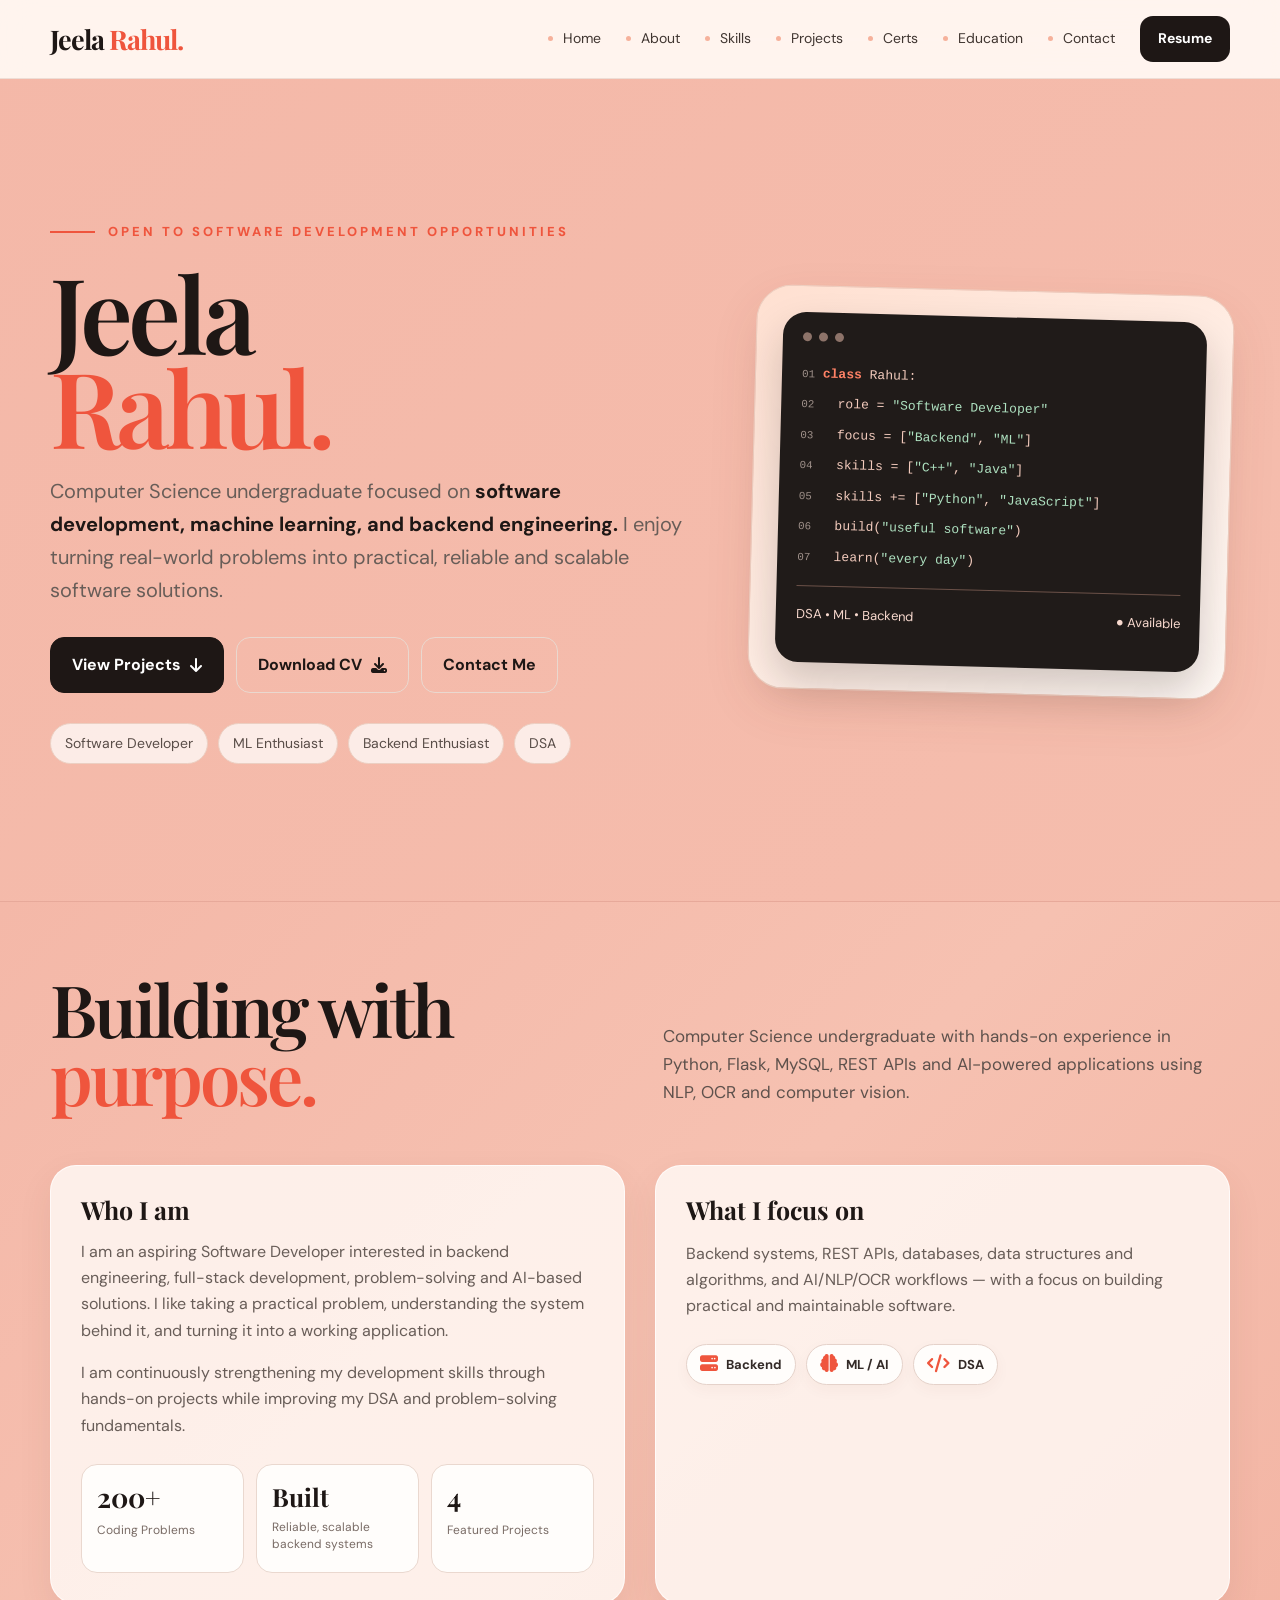
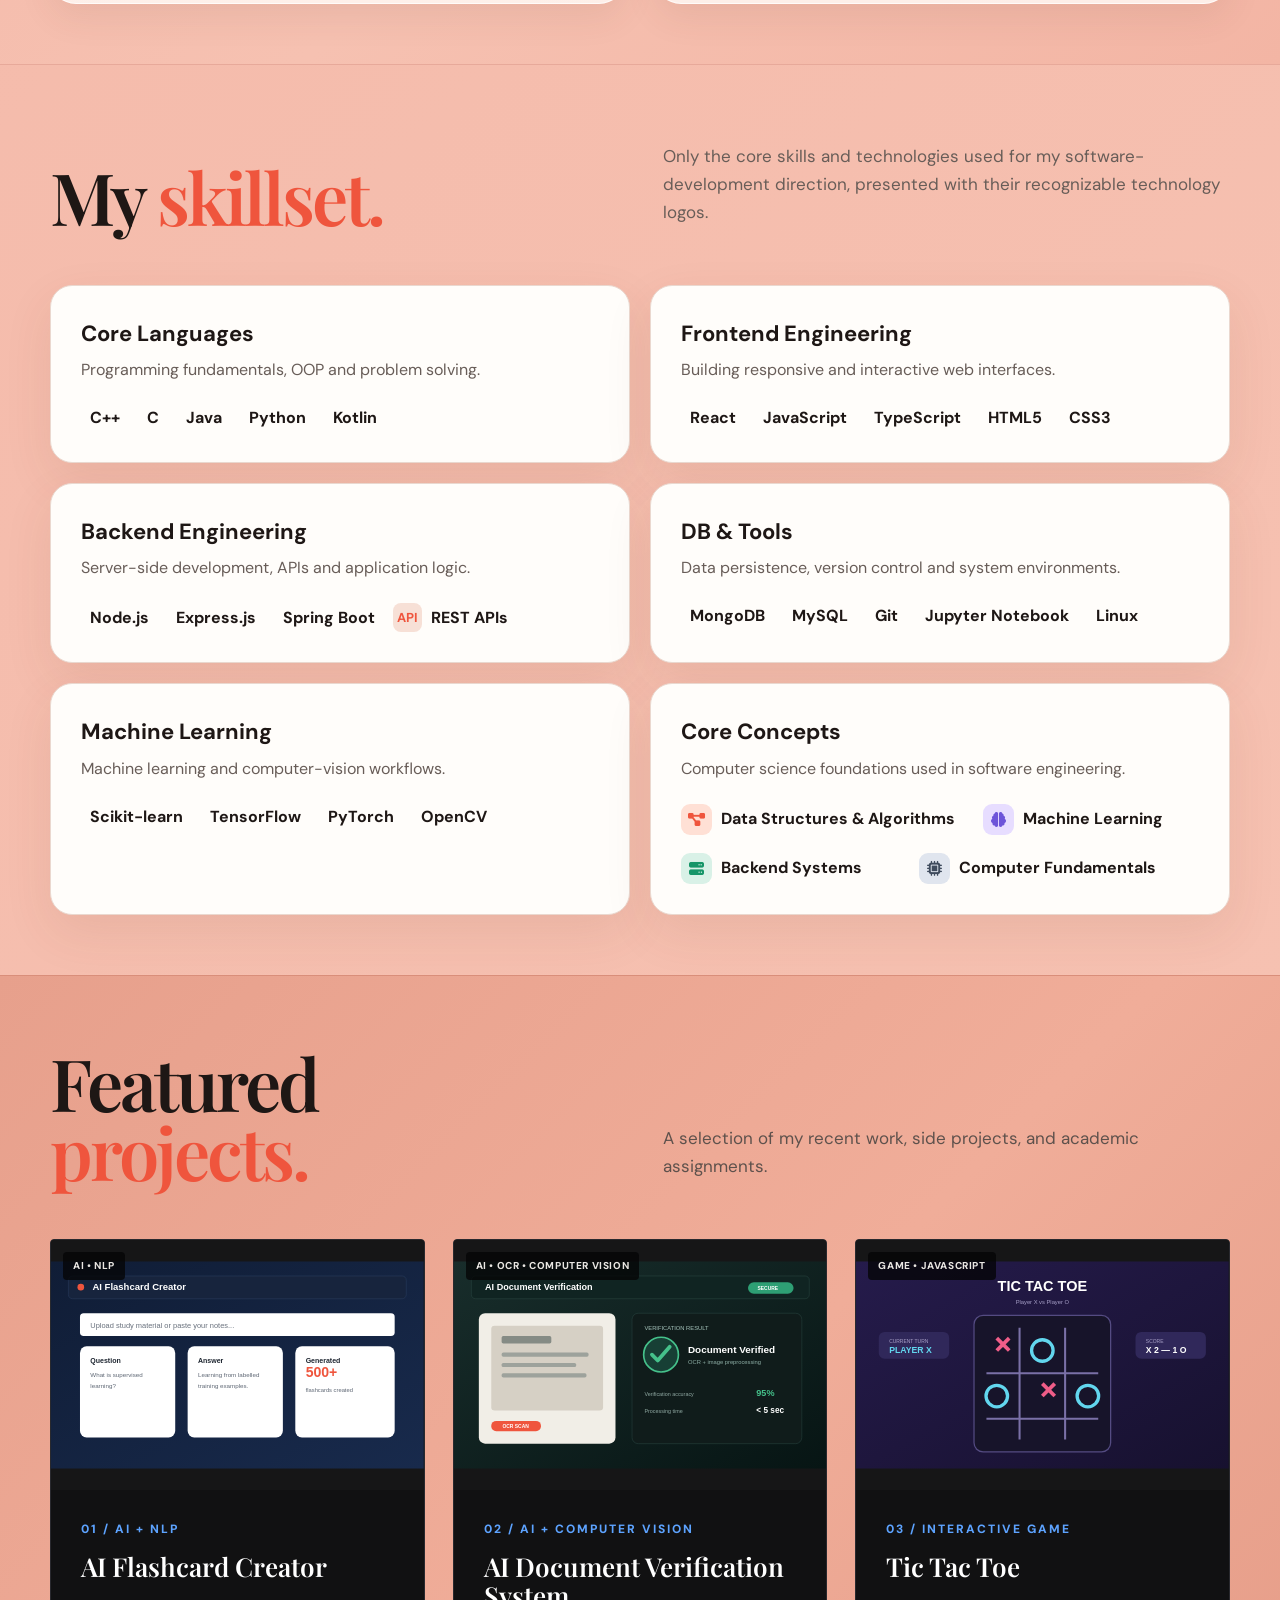
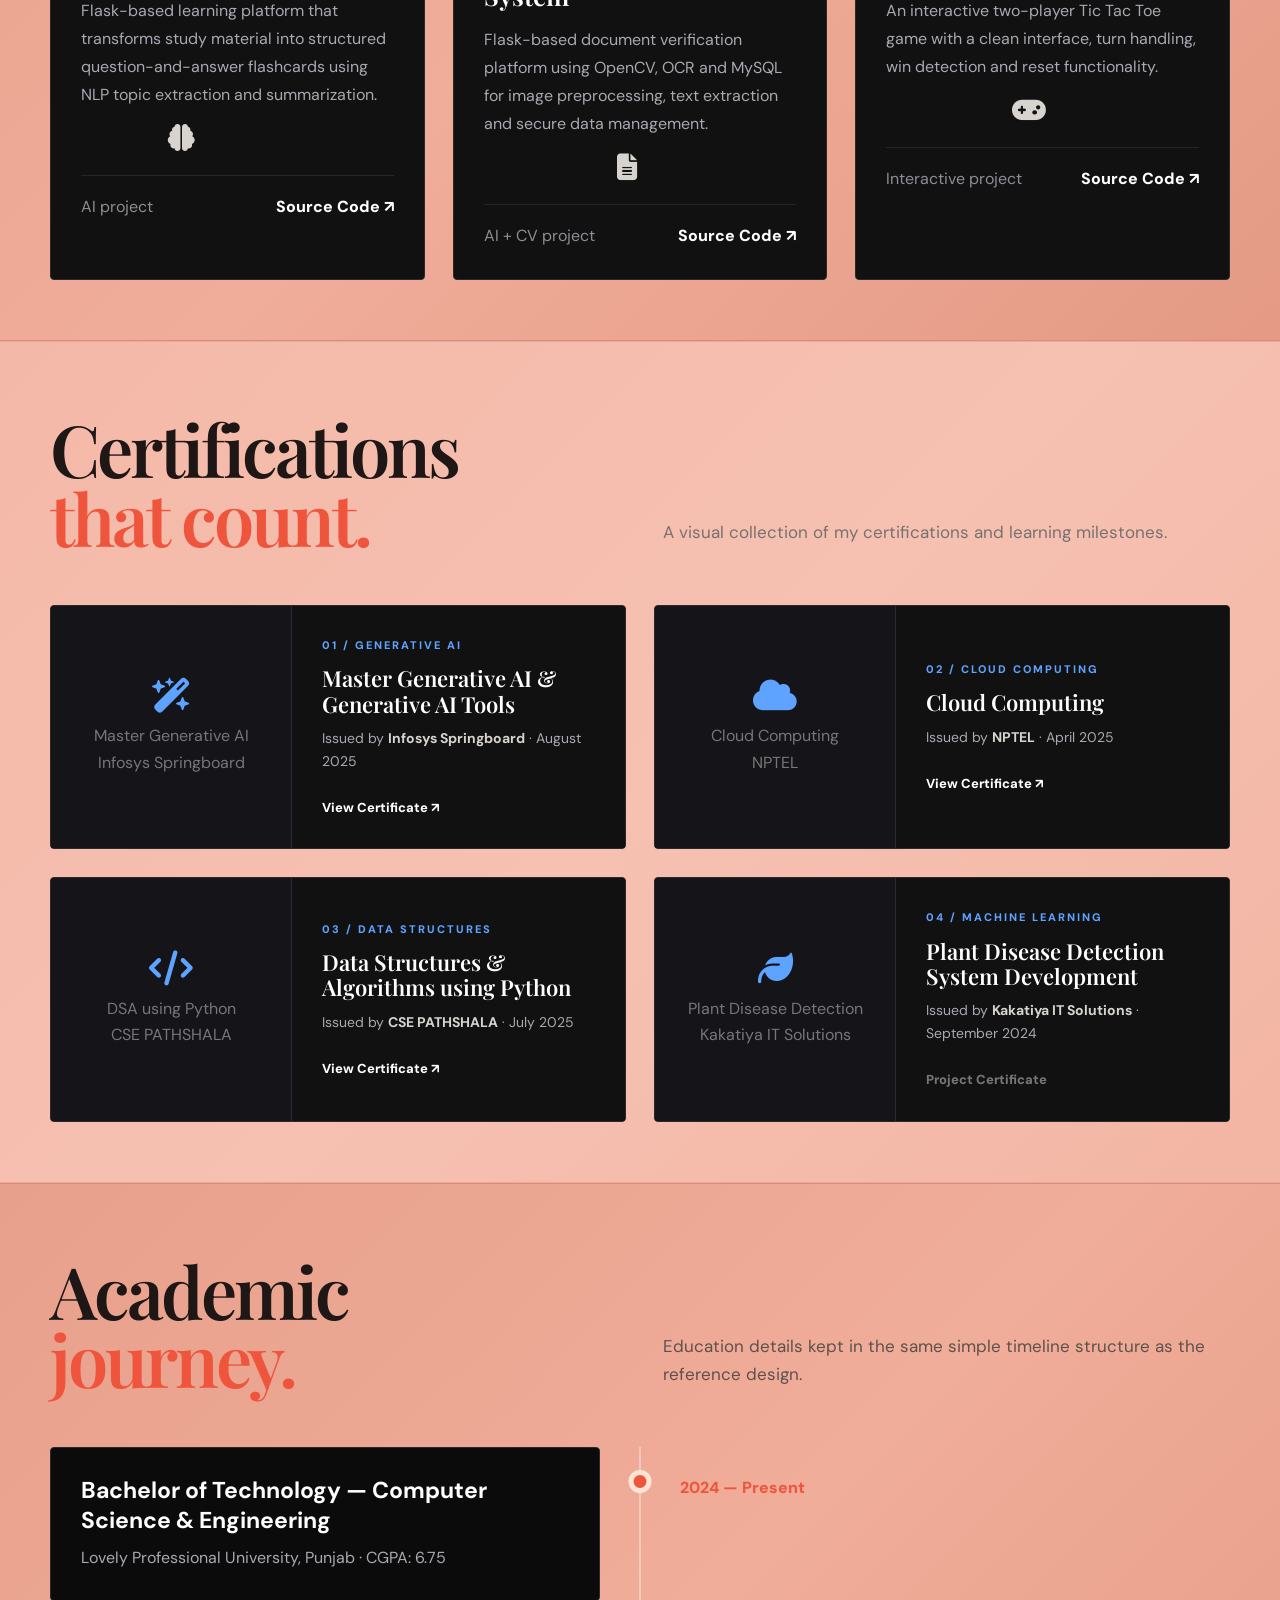
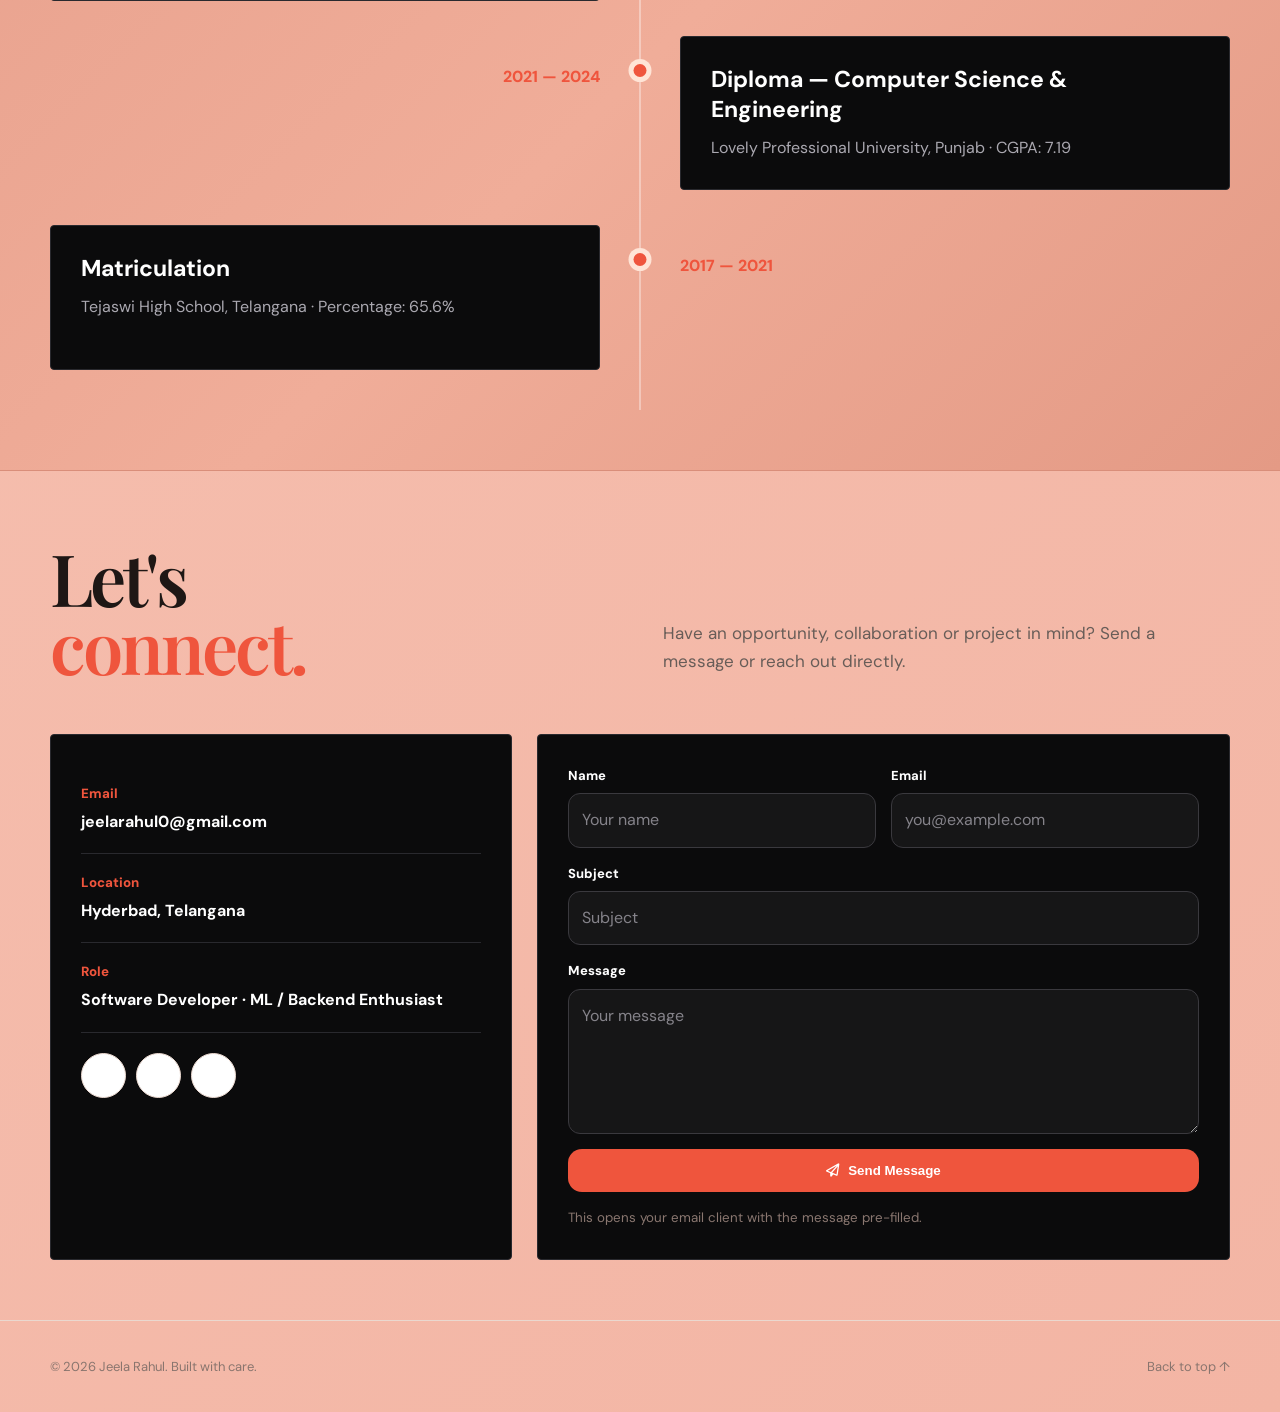
==== Untitled-2.html @ 978e0d92 "Update portfolio" ====
<!DOCTYPE html>
<html lang="en">
<head>
<meta charset="UTF-8">
<meta name="viewport" content="width=device-width, initial-scale=1.0">
<title>Jeela Rahul | Software Developer</title>
<meta name="description" content="Jeela Rahul — Software Developer and ML / Backend Enthusiast.">
<link rel="preconnect" href="https://fonts.googleapis.com">
<link rel="preconnect" href="https://fonts.gstatic.com" crossorigin>
<link href="https://fonts.googleapis.com/css2?family=DM+Sans:wght@400;500;600;700&family=Playfair+Display:wght@500;600;700&display=swap" rel="stylesheet">
<link rel="stylesheet" href="https://cdn.jsdelivr.net/gh/devicons/devicon@latest/devicon.min.css">
<link rel="stylesheet" href="https://cdnjs.cloudflare.com/ajax/libs/font-awesome/6.5.2/css/all.min.css">
<style>
:root{
  --bg:#fff8f4; --paper:#fffdfb; --soft:#ffe8dc; --soft2:#ffd9c8;
  --orange:#ef553d; --orange2:#f47752; --ink:#1e1715; --muted:#685d58;
  --line:#ead8cf; --shadow:0 18px 50px rgba(108,54,35,.09);
  --radius:26px; --max:1180px;
}
*{box-sizing:border-box;scroll-behavior:smooth}
body{margin:0;background:linear-gradient(135deg,#f4b8a8 0%,#f6c1b1 52%,#f3b5a4 100%);
 color:var(--ink);font-family:"DM Sans",sans-serif;line-height:1.65}
a{color:inherit;text-decoration:none}
img{max-width:100%;display:block}
.container{width:min(var(--max),calc(100% - 40px));margin:auto}
nav{position:sticky;top:0;z-index:100;background:rgba(255,249,245,.92);backdrop-filter:blur(16px);border-bottom:1px solid rgba(234,216,207,.8)}
.navbar{height:78px;display:flex;align-items:center;justify-content:space-between}
.brand{font:700 27px "Playfair Display",serif;letter-spacing:-1px}
.brand span{color:var(--orange)}
.navlinks{display:flex;gap:25px;align-items:center;font-size:14px}
.navlinks a{position:relative;color:#403631}
.navlinks a:before{content:"";width:5px;height:5px;border-radius:50%;background:#f6b19b;display:inline-block;margin:0 10px 2px 0}
.resume{background:var(--ink);color:white!important;padding:11px 18px;border-radius:13px;font-weight:700}
.resume:before{display:none!important}
.menu{display:none;border:1px solid var(--line);background:white;border-radius:12px;padding:10px 12px;font-size:20px}

section{padding:60px 0}
.hero{min-height:calc(100vh - 78px);display:flex;align-items:center;padding-top:65px}
.hero-grid{display:grid;grid-template-columns:1.15fr .85fr;gap:55px;align-items:center}
.kicker,.section-kicker{color:var(--orange);font-size:13px;letter-spacing:3px;text-transform:uppercase;font-weight:800}
.section-kicker{font-size:0;line-height:0;height:0;margin:0}.section-kicker:before{display:none}
.kicker:before{content:"";display:inline-block;width:45px;height:2px;background:var(--orange);vertical-align:middle;margin-right:13px}
h1{font:600 clamp(62px,9vw,105px)/.9 "Playfair Display",serif;letter-spacing:-5px;margin:22px 0}
h1 span{color:var(--orange)}
.hero-copy{font-size:20px;color:var(--muted);max-width:760px}
.hero-copy strong{color:var(--ink)}
.buttons{display:flex;gap:12px;flex-wrap:wrap;margin:30px 0}
.btn{display:inline-flex;align-items:center;gap:9px;padding:14px 21px;border-radius:14px;border:1px solid var(--line);font-weight:700;transition:.25s}
.btn:hover{transform:translateY(-2px);box-shadow:var(--shadow)}
.btn.primary{background:var(--ink);color:#fff;border-color:var(--ink)}
.btn.orange{background:var(--orange);color:#fff;border-color:var(--orange)}
.pills{display:flex;gap:10px;flex-wrap:wrap}
.pill{padding:8px 14px;border:1px solid #eccfc2;background:rgba(255,255,255,.72);border-radius:99px;color:#594d48;font-size:14px}
.hero-card{background:linear-gradient(145deg,#ffe0d1,#fff9f5);border:1px solid #edcfc1;border-radius:36px;padding:26px;box-shadow:var(--shadow);transform:rotate(1.5deg)}
.code-window{background:#201b19;border-radius:23px;padding:20px;color:#fce9df;min-height:350px;box-shadow:0 20px 40px rgba(31,20,15,.2)}
.dots{display:flex;gap:7px;margin-bottom:22px}.dots i{width:9px;height:9px;border-radius:50%;background:#8d7369}
.code-line{font-family:ui-monospace,SFMono-Regular,Consolas,monospace;font-size:13px;margin:9px 0;color:#f3cbbd}
.code-line b{color:#ff8266}.code-line em{color:#aee1c0;font-style:normal}.code-line small{color:#9f918a}
.mini-stat{display:flex;justify-content:space-between;margin-top:18px;padding-top:17px;border-top:1px solid #6b5148;color:#f8d9ce;font-size:13px}

.section-head{display:grid;grid-template-columns:1fr 1fr;gap:45px;align-items:end;margin-bottom:42px}
h2{font:600 clamp(48px,6vw,72px)/.95 "Playfair Display",serif;letter-spacing:-3px;margin:12px 0}
.section-desc{color:var(--muted);font-size:17px;max-width:600px}
.about{background:linear-gradient(135deg,#f4b8a8 0%,#f6c1b1 52%,#f3b5a4 100%);border-top:1px solid #e7a99a;border-bottom:1px solid #e7a99a}
.about-grid{display:grid;grid-template-columns:1fr 1fr;gap:30px}
.about .section-head{margin-bottom:42px}
.about .section-desc{color:#5e514c}
.about-card,.about-focus{background:rgba(255,250,247,.82);border:1px solid rgba(255,255,255,.7);border-radius:var(--radius);padding:30px;box-shadow:0 14px 35px rgba(93,49,33,.08)}
.about-card h3,.about-focus h3{font:700 25px/1.15 "Playfair Display",serif;margin:0 0 14px}
.about-card p,.about-focus p{color:var(--muted);font-size:16px}
.about-card p:first-of-type{margin-top:0}
.about-card p:last-of-type{margin-bottom:0}
.about-stats{display:grid;grid-template-columns:repeat(3,1fr);gap:12px;margin-top:25px}
.about-stat{background:#fffdfb;border:1px solid #ead8cf;border-radius:16px;padding:18px 15px;min-height:92px}
.about-stat strong{display:block;font:700 27px/1.1 "Playfair Display",serif}
.about-stat span{display:block;margin-top:8px;color:#796b65;font-size:12px}
.built-stat strong{font-size:25px}
.built-stat span{line-height:1.45}
.about-tech{display:flex;gap:10px;flex-wrap:wrap;margin-top:24px}
.about-tech-pill{display:inline-flex;align-items:center;gap:8px;padding:9px 13px;border:1px solid #e5d2ca;background:#fffdfb;border-radius:999px;font-size:13px;font-weight:700;color:#332a27;box-shadow:0 5px 15px rgba(93,49,33,.04)}
.about-tech-pill i{font-size:18px;color:var(--orange)}

.skills-grid{display:grid;grid-template-columns:1fr 1fr;gap:20px}
.skill-card{padding:30px;border-radius:22px;background:#fffdfa;border:1px solid var(--line);box-shadow:var(--shadow)}
.skill-card h3{margin:0 0 5px;font-size:22px}.skill-card p{margin:0 0 22px;color:var(--muted)}
.skill-list{display:flex;gap:18px;flex-wrap:wrap}.skill{display:flex;align-items:center;gap:9px;font-weight:700}.skill i{font-size:28px}.skill .plain-icon{width:29px;height:29px;border-radius:8px;background:#f7e0d6;display:grid;place-items:center;color:var(--orange);font-size:13px}

.core-concepts-card{grid-column:auto}.core-list{gap:18px 28px}.core-logo{width:31px!important;height:31px;border-radius:9px;display:grid;place-items:center;background:#f7e0d6;color:var(--orange);font-size:15px!important}.core-list .skill{min-width:210px}.dsa-logo{background:#ffe0d5}.ml-logo{background:#e7ddff;color:#6d54d9}.backend-logo{background:#d9f1e7;color:#159568}.cs-logo{background:#e0e5ee;color:#3f4b5d}.projects .project,.certificates-section .cert{background:#111112;border-color:#29292e}.projects .project-visual,.certificates-section .cert-image{background:#161617}.certificates-section .cert-info{background:#111112}.certificates-section .cert h3{color:#fff}.certificates-section .cert p{color:#aaa8b0}
.profile-strip{background:var(--ink);color:white;border-radius:30px;padding:28px 32px;display:flex;justify-content:space-between;gap:20px;align-items:center}.profile-strip p{margin:0;color:#d9c9c3}.profile-links{display:flex;gap:10px;flex-wrap:wrap}.profile-link{border:1px solid #594b45;padding:10px 14px;border-radius:12px;color:#fff}.profile-link:hover{background:#302824}

.projects{background:linear-gradient(135deg,#e7a08c 0%,#f0ad99 52%,#e49a85 100%);color:var(--ink);border-top:1px solid #d98e7a;border-bottom:1px solid #d98e7a}.projects .section-desc{color:#5e514c}.projects h2{color:var(--ink)}.projects .section-kicker{color:var(--orange)}.projects .section-kicker:before{background:var(--orange)}.projects-grid{display:grid;grid-template-columns:repeat(3,1fr);gap:28px}.project{background:#050506;border:1px solid #29292e;border-radius:4px;overflow:hidden;box-shadow:none}.project-visual{height:250px;padding:0;background:#141419;position:relative;overflow:hidden}.project-image{width:100%;height:100%;display:block;object-fit:cover}.visual-label{position:absolute;top:12px;left:12px;z-index:2;background:rgba(5,5,6,.78);color:#e9e6e2;padding:6px 10px;border-radius:4px;font-size:10px;font-weight:800;letter-spacing:.6px}.project-body{padding:30px}.project-num{color:#5da3ff;font-size:12px;letter-spacing:2px;font-weight:800}.project h3{font:600 26px/1.12 "Playfair Display",serif;margin:12px 0;color:#fff}.project p{color:#aaa8b0;line-height:1.75}.tech{display:flex;align-items:center;gap:15px;flex-wrap:wrap;color:#d7d3cf;margin-top:4px}
.tech-icon{display:inline-flex;align-items:center;justify-content:center;width:28px;height:28px;font-size:27px;line-height:1;color:#d7d3cf}
.tech-icon i{font-size:27px;line-height:1}
.tech-icon[title]{cursor:default}
.tech-icon.flask i{font-size:25px}
.tech-icon.mysql i{font-size:27px}
.tech-icon.opencv i{font-size:27px}
.tech-icon.generic{font-size:19px}
.tech-icon:hover{transform:translateY(-2px)}.project-footer{display:flex;justify-content:space-between;align-items:center;margin-top:22px;padding-top:18px;border-top:1px solid #26262a;color:#8f8d94}.project-link{color:#fff;font-weight:800}.project-art{width:100%;height:100%;display:block}
.certificates-section{background:#0b0b0c;color:#fff;border-top:1px solid #26262a;border-bottom:1px solid #26262a}.certificates-section .section-desc{color:#aaa8b0}.certificates-section .section-kicker{color:var(--orange)}.certificates-section .section-kicker:before{background:var(--orange)}.certificates-section h2{color:#fff}.certs-grid{display:grid;grid-template-columns:repeat(2,minmax(0,1fr));gap:28px}.cert{display:grid;grid-template-columns:48% 52%;min-height:280px;background:#050506;border:1px solid #29292e;border-radius:4px;padding:0;overflow:hidden;box-shadow:none}.cert-image{min-height:280px;background:#141419;display:flex;align-items:center;justify-content:center;overflow:hidden;border-right:1px solid #29292e}.cert-image img{width:100%;height:100%;display:block;object-fit:contain;background:#fff}.cert-info{padding:30px;display:flex;flex-direction:column;justify-content:center}.cert-number{color:#5da3ff;font-size:11px;letter-spacing:2px;font-weight:800;margin-bottom:12px}.cert h3{font:600 22px/1.15 'Playfair Display',serif;margin:0 0 10px;color:#fff}.cert p{margin:0;color:#aaa8b0;font-size:14px}.cert p strong{color:#d7d3cf}.cert a{display:inline-flex;align-items:center;gap:8px;margin-top:24px;color:#fff;font-size:13px;font-weight:800}.cert a:hover{color:#5da3ff}.cert-placeholder{height:100%;width:100%;display:grid;place-items:center;text-align:center;padding:20px;color:#777}.cert-placeholder i{font-size:35px;color:#5da3ff;margin-bottom:10px}

.education{background:linear-gradient(135deg,#e7a08c 0%,#f0ad99 52%,#e49a85 100%);border-top:1px solid #d98e7a;border-bottom:1px solid #d98e7a}.education .section-desc{color:#5e514c}.timeline{position:relative;margin-top:35px;padding-bottom:5px}.timeline:before{content:"";position:absolute;left:50%;top:0;bottom:0;width:1px;background:rgba(255,255,255,.72);transform:translateX(-50%)}.edu{display:grid;grid-template-columns:1fr 1fr;column-gap:80px;min-height:175px;padding:0 0 35px;position:relative;align-items:start}.edu:after{content:"";position:absolute;left:50%;top:28px;width:13px;height:13px;border-radius:50%;background:var(--orange);box-shadow:0 0 0 5px #ffe4d6;transform:translateX(-50%);z-index:2}.edu-content{background:#0b0b0c;color:#fff;border:1px solid #29292e;border-radius:4px;padding:28px 30px;box-shadow:none;min-height:145px}.edu-year{font-weight:800;color:var(--orange);font-size:16px;padding-top:28px;white-space:nowrap}.edu h3{font-size:23px;line-height:1.3;margin:0 0 10px;color:#fff}.edu p{margin:0;color:#aaa8b0}.edu:nth-child(odd) .edu-content{grid-column:1}.edu:nth-child(odd) .edu-year{grid-column:2;grid-row:1}.edu:nth-child(even) .edu-content{grid-column:2;grid-row:1}.edu:nth-child(even) .edu-year{grid-column:1;grid-row:1;text-align:right}

.contact-grid{display:grid;grid-template-columns:.8fr 1.2fr;gap:25px}.contact-grid .card{background:#0b0b0c;color:#fff;border:1px solid #29292e;border-radius:4px;box-shadow:none;padding:30px}.contact-info .contact-item{padding:18px 0;border-bottom:1px solid #29292e}.contact-item small{display:block;color:var(--orange);font-weight:800;margin-bottom:4px}.socials{display:flex;gap:10px;margin-top:20px}.social{width:45px;height:45px;border-radius:50%;display:grid;place-items:center;border:1px solid var(--line);background:#fff}.social:hover{background:var(--ink);color:white}.form{display:grid;gap:15px}.form-row{display:grid;grid-template-columns:1fr 1fr;gap:15px}.field{display:grid;gap:7px}.field label{font-size:13px;font-weight:800;color:#fff}.field input,.field textarea{font:inherit;border:1px solid #3a393e;background:#161617;color:#fff;border-radius:12px;padding:13px;outline:none}.field input::placeholder,.field textarea::placeholder{color:#85838a}.field input:focus,.field textarea:focus{border-color:var(--orange);box-shadow:0 0 0 3px rgba(239,85,61,.1)}textarea{min-height:145px;resize:vertical}.send{border:0;cursor:pointer;justify-content:center}

footer{padding:35px 0;color:#89756e;font-size:13px;border-top:1px solid var(--line)}.footer-flex{display:flex;justify-content:space-between;gap:20px}

@media(max-width:900px){
 .navlinks{display:none;position:absolute;top:78px;left:0;right:0;background:#fffaf7;padding:18px 20px;border-bottom:1px solid var(--line);flex-direction:column;align-items:stretch}.navlinks.open{display:flex}.menu{display:block}.hero-grid,.about-grid,.section-head,.contact-grid{grid-template-columns:1fr}.skills-grid,.projects-grid{grid-template-columns:1fr}.certs-grid{grid-template-columns:1fr}.cert{grid-template-columns:38% 62%}.core-concepts-card{grid-column:auto}.core-list .skill{min-width:0}.hero{padding-top:40px}.hero-card{max-width:600px}.section-head{gap:10px}.profile-strip{align-items:flex-start;flex-direction:column}
}
@media(max-width:600px){
 .container{width:min(100% - 24px,var(--max))}section{padding:45px 0}.navbar{height:70px}.navlinks{top:70px}
 h1{font-size:60px;letter-spacing:-3px}.hero-copy{font-size:17px}.certs-grid{grid-template-columns:1fr}.cert{grid-template-columns:1fr}.cert-image{min-height:220px;border-right:0;border-bottom:1px solid #292a2f}.form-row{grid-template-columns:1fr}.about-stats{grid-template-columns:1fr}
 .timeline:before{left:9px;transform:none}.edu{grid-template-columns:1fr;gap:7px;padding-left:35px;min-height:0}.edu:after{left:3px;transform:none}.edu-content,.edu:nth-child(odd) .edu-content,.edu:nth-child(even) .edu-content{grid-column:1;grid-row:2}.edu-year,.edu:nth-child(odd) .edu-year,.edu:nth-child(even) .edu-year{grid-column:1;grid-row:1;text-align:left;padding-top:0}.edu-content{padding:24px}.footer-flex{flex-direction:column}
}

/* Certificates — same visual language as Projects */
#certificates {
  background:linear-gradient(135deg,#f4b8a8 0%,#f6c1b1 52%,#f3b5a4 100%);
  color:var(--ink);
  border-top:1px solid #e7a99a;
  border-bottom:1px solid #e7a99a;
}
#certificates .section-desc{color:#77716e}
#certificates .section-kicker{color:#ef553d}
#certificates .section-kicker:before{background:#ef553d}
#certificates h2{color:var(--ink)}
#certificates h2 span{color:#ef553d !important}
#certificates .cert{
  display:grid;
  grid-template-columns:42% 58%;
  min-height:225px;
  background:#050506;
  border:1px solid #29292e;
  border-radius:4px;
  padding:0;
  overflow:hidden;
  box-shadow:none;
}
#certificates .cert-image{
  min-height:225px;
  background:#141419;
  display:flex;
  align-items:center;
  justify-content:center;
  overflow:hidden;
  border-right:1px solid #29292e;
}
#certificates .cert-image img{width:100%;height:100%;display:block;object-fit:contain;background:#fff}
#certificates .cert-info{
  padding:30px;
  display:flex;
  flex-direction:column;
  justify-content:center;
}
#certificates .cert-number{color:#5da3ff;font-size:11px;letter-spacing:2px;font-weight:800;margin-bottom:12px}
#certificates .cert h3{font:600 22px/1.15 'Playfair Display',serif;margin:0 0 10px;color:#fff}
#certificates .cert p{margin:0;color:#aaa8b0;font-size:14px}
#certificates .cert p strong{color:#d7d3cf}
#certificates .cert a{display:inline-flex;align-items:center;gap:8px;margin-top:24px;color:#fff;font-size:13px;font-weight:800}
#certificates .cert a:hover{color:#5da3ff}
#certificates .cert-placeholder{height:100%;width:100%;display:grid;place-items:center;text-align:center;padding:20px;color:#777}
#certificates .cert-placeholder i{font-size:35px;color:#5da3ff;margin-bottom:10px}
@media (max-width:900px){#certificates .cert{grid-template-columns:38% 62%}}
@media (max-width:600px){#certificates .cert{grid-template-columns:1fr}#certificates .cert-image{min-height:220px;border-right:0;border-bottom:1px solid #29292f}}


</style>
</head>
<body>

<nav>
 <div class="container navbar">
  <a class="brand" href="#home">Jeela <span>Rahul.</span></a>
  <button class="menu" id="menuBtn" aria-label="Open menu"><i class="fa-solid fa-bars"></i></button>
  <div class="navlinks" id="navlinks">
   <a href="#home">Home</a><a href="#about">About</a><a href="#skills">Skills</a><a href="#projects">Projects</a><a href="#certificates">Certs</a><a href="#education">Education</a><a href="#contact">Contact</a>
   <a class="resume" target="_blank" rel="noopener" href="https://drive.google.com/file/d/1zuOH1yOzXxQcl3zz6nDLIyeleh5gFWhH/view?usp=sharing">Resume</a>
  </div>
 </div>
</nav>

<main>
<section class="hero" id="home">
 <div class="container hero-grid">
  <div>
   <div class="kicker">Open to Software Development Opportunities</div>
   <h1>Jeela<br><span>Rahul.</span></h1>
   <p class="hero-copy">Computer Science undergraduate focused on <strong>software development, machine learning, and backend engineering.</strong> I enjoy turning real-world problems into practical, reliable and scalable software solutions.</p>
   <div class="buttons">
    <a class="btn primary" href="#projects">View Projects <i class="fa-solid fa-arrow-down"></i></a>
    <a class="btn" target="_blank" rel="noopener" href="https://drive.google.com/file/d/1zuOH1yOzXxQcl3zz6nDLIyeleh5gFWhH/view?usp=sharing">Download CV <i class="fa-solid fa-download"></i></a>
    <a class="btn" href="#contact">Contact Me</a>
   </div>
   <div class="pills"><span class="pill">Software Developer</span><span class="pill">ML Enthusiast</span><span class="pill">Backend Enthusiast</span><span class="pill">DSA</span></div>
  </div>
  <div class="hero-card">
   <div class="code-window">
    <div class="dots"><i></i><i></i><i></i></div>
    <div class="code-line"><small>01</small> <b>class</b> Rahul:</div>
    <div class="code-line"><small>02</small> &nbsp;&nbsp;role = <em>"Software Developer"</em></div>
    <div class="code-line"><small>03</small> &nbsp;&nbsp;focus = [<em>"Backend"</em>, <em>"ML"</em>]</div>
    <div class="code-line"><small>04</small> &nbsp;&nbsp;skills = [<em>"C++"</em>, <em>"Java"</em>]</div>
    <div class="code-line"><small>05</small> &nbsp;&nbsp;skills += [<em>"Python"</em>, <em>"JavaScript"</em>]</div>
    <div class="code-line"><small>06</small> &nbsp;&nbsp;build(<em>"useful software"</em>)</div>
    <div class="code-line"><small>07</small> &nbsp;&nbsp;learn(<em>"every day"</em>)</div>
    <div class="mini-stat"><span>DSA • ML • Backend</span><span>● Available</span></div>
   </div>
  </div>
 </div>
</section>

<section id="about" class="about">
 <div class="container">
  <div class="section-head"><div><div class="section-kicker">About</div><h2>Building with<br><span style="color:var(--orange)">purpose.</span></h2></div><p class="section-desc">Computer Science undergraduate with hands-on experience in Python, Flask, MySQL, REST APIs and AI-powered applications using NLP, OCR and computer vision.</p></div>
  <div class="about-grid">
   <div class="about-card">
    <h3>Who I am</h3>
    <p>I am an aspiring Software Developer interested in backend engineering, full-stack development, problem-solving and AI-based solutions. I like taking a practical problem, understanding the system behind it, and turning it into a working application.</p>
    <p>I am continuously strengthening my development skills through hands-on projects while improving my DSA and problem-solving fundamentals.</p>
    <div class="about-stats">
     <div class="about-stat"><strong>200+</strong><span>Coding Problems</span></div>
     <div class="about-stat built-stat"><strong>Built</strong><span>Reliable, scalable backend systems</span></div>
     <div class="about-stat"><strong>4</strong><span>Featured Projects</span></div>
    </div>
   </div>
   <div class="about-focus">
    <h3>What I focus on</h3>
    <p>Backend systems, REST APIs, databases, data structures and algorithms, and AI/NLP/OCR workflows — with a focus on building practical and maintainable software.</p>
    <div class="about-tech">
     <span class="about-tech-pill"><i class="fa-solid fa-server"></i> Backend</span>
     <span class="about-tech-pill"><i class="fa-solid fa-brain"></i> ML / AI</span>
     <span class="about-tech-pill"><i class="fa-solid fa-code"></i> DSA</span>
    </div>
   </div>
  </div>
 </div>
</section>

<section id="skills">
 <div class="container">
  <div class="section-head"><div><div class="section-kicker">Skills</div><h2>My <span style="color:#ef553d">skillset.</span></h2></div><p class="section-desc">Only the core skills and technologies used for my software-development direction, presented with their recognizable technology logos.</p></div>
  <div class="skills-grid">
   <div class="skill-card"><h3>Core Languages</h3><p>Programming fundamentals, OOP and problem solving.</p><div class="skill-list">
    <span class="skill"><i class="devicon-cplusplus-plain colored"></i>C++</span><span class="skill"><i class="devicon-c-plain colored"></i>C</span><span class="skill"><i class="devicon-java-plain colored"></i>Java</span><span class="skill"><i class="devicon-python-plain colored"></i>Python</span><span class="skill"><i class="devicon-kotlin-plain colored"></i>Kotlin</span>
   </div></div>
   <div class="skill-card"><h3>Frontend Engineering</h3><p>Building responsive and interactive web interfaces.</p><div class="skill-list">
    <span class="skill"><i class="devicon-react-original colored"></i>React</span><span class="skill"><i class="devicon-javascript-plain colored"></i>JavaScript</span><span class="skill"><i class="devicon-typescript-plain colored"></i>TypeScript</span><span class="skill"><i class="devicon-html5-plain colored"></i>HTML5</span><span class="skill"><i class="devicon-css3-plain colored"></i>CSS3</span>
   </div></div>
   <div class="skill-card"><h3>Backend Engineering</h3><p>Server-side development, APIs and application logic.</p><div class="skill-list">
    <span class="skill"><i class="devicon-nodejs-plain colored"></i>Node.js</span><span class="skill"><i class="devicon-express-original"></i>Express.js</span><span class="skill"><i class="devicon-spring-plain colored"></i>Spring Boot</span><span class="skill"><span class="plain-icon">API</span>REST APIs</span>
   </div></div>
   <div class="skill-card"><h3>DB & Tools</h3><p>Data persistence, version control and system environments.</p><div class="skill-list">
    <span class="skill"><i class="devicon-mongodb-plain colored"></i>MongoDB</span><span class="skill"><i class="devicon-mysql-plain colored"></i>MySQL</span><span class="skill"><i class="devicon-git-plain colored"></i>Git</span><span class="skill"><i class="devicon-jupyter-plain colored"></i>Jupyter Notebook</span><span class="skill"><i class="devicon-linux-plain"></i>Linux</span>
   </div></div>
   <div class="skill-card"><h3>Machine Learning</h3><p>Machine learning and computer-vision workflows.</p><div class="skill-list">
    <span class="skill"><i class="devicon-scikitlearn-plain colored"></i>Scikit-learn</span><span class="skill"><i class="devicon-tensorflow-original colored"></i>TensorFlow</span><span class="skill"><i class="devicon-pytorch-original colored"></i>PyTorch</span><span class="skill"><i class="devicon-opencv-plain colored"></i>OpenCV</span>
   </div></div>
   <div class="skill-card core-concepts-card"><h3>Core Concepts</h3><p>Computer science foundations used in software engineering.</p><div class="skill-list core-list">
    <span class="skill"><i class="fa-solid fa-diagram-project core-logo dsa-logo"></i>Data Structures &amp; Algorithms</span><span class="skill"><i class="fa-solid fa-brain core-logo ml-logo"></i>Machine Learning</span><span class="skill"><i class="fa-solid fa-server core-logo backend-logo"></i>Backend Systems</span><span class="skill"><i class="fa-solid fa-microchip core-logo cs-logo"></i>Computer Fundamentals</span>
   </div></div>
  </div>
 </div>
</section>

<section id="projects" class="projects">
 <div class="container">
  <div class="section-head"><div><div class="section-kicker">Projects</div><h2>Featured<br><span style="color:#ef553d">projects.</span></h2></div><p class="section-desc">A selection of my recent work, side projects, and academic assignments.</p></div>
  <div class="projects-grid">
   <article class="project"><div class="project-visual"><span class="visual-label">AI • NLP</span><svg class="project-image project-art" viewBox="0 0 900 500" xmlns="http://www.w3.org/2000/svg" role="img" aria-label="AI Flashcard Creator preview"><defs><linearGradient id="fc" x1="0" y1="0" x2="1" y2="1"><stop stop-color="#101d36"/><stop offset="1" stop-color="#182a4c"/></linearGradient></defs><rect width="900" height="500" fill="url(#fc)"/><rect x="42" y="35" width="816" height="55" rx="10" fill="#17243d" stroke="#314769"/><circle cx="72" cy="62" r="8" fill="#ef553d"/><text x="100" y="70" fill="white" font-size="23" font-family="Arial" font-weight="700">AI Flashcard Creator</text><rect x="70" y="125" width="760" height="55" rx="9" fill="white"/><text x="95" y="160" fill="#69717d" font-size="18" font-family="Arial">Upload study material or paste your notes...</text><rect x="70" y="205" width="230" height="220" rx="16" fill="white"/><rect x="330" y="205" width="230" height="220" rx="16" fill="white"/><rect x="590" y="205" width="240" height="220" rx="16" fill="white"/><text x="95" y="245" fill="#1d2530" font-size="17" font-family="Arial" font-weight="700">Question</text><text x="95" y="280" fill="#5d6673" font-size="15" font-family="Arial">What is supervised</text><text x="95" y="305" fill="#5d6673" font-size="15" font-family="Arial">learning?</text><text x="355" y="245" fill="#1d2530" font-size="17" font-family="Arial" font-weight="700">Answer</text><text x="355" y="280" fill="#5d6673" font-size="15" font-family="Arial">Learning from labelled</text><text x="355" y="305" fill="#5d6673" font-size="15" font-family="Arial">training examples.</text><text x="615" y="245" fill="#1d2530" font-size="17" font-family="Arial" font-weight="700">Generated</text><text x="615" y="280" fill="#ef553d" font-size="34" font-family="Arial" font-weight="800">500+</text><text x="615" y="315" fill="#5d6673" font-size="14" font-family="Arial">flashcards created</text></svg></div><div class="project-body"><div class="project-num">01 / AI + NLP</div><h3>AI Flashcard Creator</h3><p>Flask-based learning platform that transforms study material into structured question-and-answer flashcards using NLP topic extraction and summarization.</p><div class="tech" aria-label="Project technologies">
<span class="tech-icon flask" title="Flask" aria-label="Flask"><i class="devicon-flask-original"></i></span>
<span class="tech-icon" title="Python" aria-label="Python"><i class="devicon-python-plain colored"></i></span>
<span class="tech-icon generic" title="Natural Language Processing" aria-label="Natural Language Processing"><i class="fa-solid fa-brain"></i></span>
<span class="tech-icon" title="HTML5" aria-label="HTML5"><i class="devicon-html5-plain colored"></i></span>
<span class="tech-icon" title="CSS3" aria-label="CSS3"><i class="devicon-css3-plain colored"></i></span>
<span class="tech-icon" title="JavaScript" aria-label="JavaScript"><i class="devicon-javascript-plain colored"></i></span>
<span class="tech-icon mysql" title="MySQL" aria-label="MySQL"><i class="devicon-mysql-plain colored"></i></span>
</div><div class="project-footer"><span>AI project</span><a class="project-link" href="https://github.com/rahulyadavjeela/ai-flashcard-generator.git" target="_blank" rel="noopener">Source Code ↗</a></div></div></article>
   <article class="project"><div class="project-visual"><span class="visual-label">AI • OCR • COMPUTER VISION</span><svg class="project-image project-art" viewBox="0 0 900 500" xmlns="http://www.w3.org/2000/svg" role="img" aria-label="AI Document Verification System preview"><defs><linearGradient id="dv" x1="0" y1="0" x2="1" y2="1"><stop stop-color="#182d2b"/><stop offset="1" stop-color="#071514"/></linearGradient></defs><rect width="900" height="500" fill="url(#dv)"/><rect x="42" y="35" width="816" height="55" rx="10" fill="#102422" stroke="#31514d"/><text x="75" y="70" fill="white" font-size="22" font-family="Arial" font-weight="700">AI Document Verification</text><rect x="710" y="50" width="110" height="28" rx="14" fill="#2e9f74"/><text x="733" y="69" fill="white" font-size="12" font-family="Arial" font-weight="700">SECURE</text><rect x="60" y="125" width="330" height="315" rx="15" fill="#f1eee7"/><rect x="90" y="155" width="270" height="205" rx="8" fill="#d6d0c5"/><rect x="115" y="180" width="120" height="18" rx="4" fill="#858b85"/><rect x="115" y="220" width="210" height="10" rx="4" fill="#9da29c"/><rect x="115" y="245" width="180" height="10" rx="4" fill="#9da29c"/><rect x="115" y="270" width="205" height="10" rx="4" fill="#9da29c"/><rect x="90" y="385" width="120" height="25" rx="12" fill="#ef553d"/><text x="117" y="402" fill="white" font-size="12" font-family="Arial" font-weight="700">OCR SCAN</text><rect x="430" y="125" width="410" height="315" rx="15" fill="#101c1b" stroke="#31514d"/><text x="460" y="165" fill="#a7c5bd" font-size="14" font-family="Arial">VERIFICATION RESULT</text><circle cx="500" cy="225" r="42" fill="#173f35" stroke="#45c18b" stroke-width="4"/><path d="M478 225l14 14 29-33" fill="none" stroke="#45c18b" stroke-width="9" stroke-linecap="round" stroke-linejoin="round"/><text x="565" y="220" fill="white" font-size="24" font-family="Arial" font-weight="700">Document Verified</text><text x="565" y="248" fill="#8fb0a7" font-size="14" font-family="Arial">OCR + image preprocessing</text><text x="460" y="325" fill="#91aaa4" font-size="13" font-family="Arial">Verification accuracy</text><text x="730" y="325" fill="#45c18b" font-size="22" font-family="Arial" font-weight="800">95%</text><text x="460" y="365" fill="#91aaa4" font-size="13" font-family="Arial">Processing time</text><text x="730" y="365" fill="white" font-size="20" font-family="Arial" font-weight="800">&lt; 5 sec</text></svg></div><div class="project-body"><div class="project-num">02 / AI + COMPUTER VISION</div><h3>AI Document Verification System</h3><p>Flask-based document verification platform using OpenCV, OCR and MySQL for image preprocessing, text extraction and secure data management.</p><div class="tech" aria-label="Project technologies">
<span class="tech-icon flask" title="Flask" aria-label="Flask"><i class="devicon-flask-original"></i></span>
<span class="tech-icon" title="Python" aria-label="Python"><i class="devicon-python-plain colored"></i></span>
<span class="tech-icon opencv" title="OpenCV" aria-label="OpenCV"><i class="devicon-opencv-plain colored"></i></span>
<span class="tech-icon generic" title="OCR" aria-label="OCR"><i class="fa-solid fa-file-lines"></i></span>
<span class="tech-icon mysql" title="MySQL" aria-label="MySQL"><i class="devicon-mysql-plain colored"></i></span>
<span class="tech-icon" title="JavaScript" aria-label="JavaScript"><i class="devicon-javascript-plain colored"></i></span>
</div><div class="project-footer"><span>AI + CV project</span><a class="project-link" href="https://github.com/rahulyadavjeela/AI-Document-Verification-System-.git" target="_blank" rel="noopener">Source Code ↗</a></div></div></article>
   <article class="project"><div class="project-visual"><span class="visual-label">GAME • JAVASCRIPT</span><svg class="project-image project-art" viewBox="0 0 900 500" xmlns="http://www.w3.org/2000/svg" role="img" aria-label="Tic Tac Toe preview"><defs><linearGradient id="tt" x1="0" y1="0" x2="1" y2="1"><stop stop-color="#251b4b"/><stop offset="1" stop-color="#17112f"/></linearGradient></defs><rect width="900" height="500" fill="url(#tt)"/><text x="450" y="72" text-anchor="middle" fill="white" font-size="35" font-family="Arial" font-weight="800">TIC TAC TOE</text><text x="450" y="102" text-anchor="middle" fill="#a8a1c9" font-size="14" font-family="Arial">Player X vs Player O</text><rect x="285" y="130" width="330" height="330" rx="22" fill="#17142a" stroke="#544b82" stroke-width="3"/><g stroke="#7a70a7" stroke-width="5"><line x1="395" y1="160" x2="395" y2="430"/><line x1="505" y1="160" x2="505" y2="430"/><line x1="315" y1="270" x2="585" y2="270"/><line x1="315" y1="380" x2="585" y2="380"/></g><g fill="none" stroke="#ef5d88" stroke-width="9"><line x1="340" y1="185" x2="370" y2="215"/><line x1="370" y1="185" x2="340" y2="215"/><line x1="450" y1="295" x2="480" y2="325"/><line x1="480" y1="295" x2="450" y2="325"/></g><g fill="none" stroke="#62d6ee" stroke-width="8"><circle cx="450" cy="215" r="26"/><circle cx="560" cy="325" r="26"/><circle cx="340" cy="325" r="26"/></g><rect x="55" y="170" width="170" height="65" rx="14" fill="#30285a"/><text x="80" y="198" fill="#aaa2c9" font-size="12" font-family="Arial">CURRENT TURN</text><text x="80" y="220" fill="#62d6ee" font-size="21" font-family="Arial" font-weight="800">PLAYER X</text><rect x="675" y="170" width="170" height="65" rx="14" fill="#30285a"/><text x="700" y="198" fill="#aaa2c9" font-size="12" font-family="Arial">SCORE</text><text x="700" y="220" fill="white" font-size="21" font-family="Arial" font-weight="800">X 2 — 1 O</text></svg></div><div class="project-body"><div class="project-num">03 / INTERACTIVE GAME</div><h3>Tic Tac Toe</h3><p>An interactive two-player Tic Tac Toe game with a clean interface, turn handling, win detection and reset functionality.</p><div class="tech" aria-label="Project technologies">
<span class="tech-icon" title="HTML5" aria-label="HTML5"><i class="devicon-html5-plain colored"></i></span>
<span class="tech-icon" title="CSS3" aria-label="CSS3"><i class="devicon-css3-plain colored"></i></span>
<span class="tech-icon" title="JavaScript" aria-label="JavaScript"><i class="devicon-javascript-plain colored"></i></span>
<span class="tech-icon generic" title="Game Logic" aria-label="Game Logic"><i class="fa-solid fa-gamepad"></i></span>
</div><div class="project-footer"><span>Interactive project</span><a class="project-link" href="https://github.com/rahulyadavjeela/app-ci.git" target="_blank" rel="noopener">Source Code ↗</a></div></div></article>
  </div>
 </div>
</section>

<section id="certificates" class="certificates-section">
 <div class="container">
  <div class="section-head">
   <div><h2>Certifications<br><span style="color:#ef553d">that count.</span></h2></div>
   <p class="section-desc">A visual collection of my certifications and learning milestones.</p>
  </div>
  <div class="certs-grid">
   <article class="cert">
    <div class="cert-image"><img src="https://drive.google.com/thumbnail?id=1rDWK7ZKp_LYBzIqmhz2Mw3aYvCP6PXSK&amp;sz=w1200" alt="Master Generative AI and Generative AI Tools certificate" onerror="this.style.display='none';this.nextElementSibling.style.display='grid'"><div class="cert-placeholder" style="display:none"><div><i class="fa-solid fa-wand-magic-sparkles"></i><br>Master Generative AI<br>Infosys Springboard</div></div></div>
    <div class="cert-info"><div class="cert-number">01 / GENERATIVE AI</div><h3>Master Generative AI &amp; Generative AI Tools</h3><p>Issued by <strong>Infosys Springboard</strong> · August 2025</p><a href="https://drive.google.com/file/d/1rDWK7ZKp_LYBzIqmhz2Mw3aYvCP6PXSK/view?usp=sharing" target="_blank" rel="noopener">View Certificate ↗</a></div>
   </article>
   <article class="cert">
    <div class="cert-image"><img src="https://drive.google.com/thumbnail?id=1-vq7x_dWjy76VA6Wc-nuXF0768aetvxC&amp;sz=w1200" alt="Cloud Computing NPTEL certificate" onerror="this.style.display='none';this.nextElementSibling.style.display='grid'"><div class="cert-placeholder" style="display:none"><div><i class="fa-solid fa-cloud"></i><br>Cloud Computing<br>NPTEL</div></div></div>
    <div class="cert-info"><div class="cert-number">02 / CLOUD COMPUTING</div><h3>Cloud Computing</h3><p>Issued by <strong>NPTEL</strong> · April 2025</p><a href="https://drive.google.com/file/d/1-vq7x_dWjy76VA6Wc-nuXF0768aetvxC/view?usp=sharing" target="_blank" rel="noopener">View Certificate ↗</a></div>
   </article>
   <article class="cert">
    <div class="cert-image"><img src="https://drive.google.com/thumbnail?id=1B8titj1c-Yoi-NUCEch4xDzOy02IzEN-&amp;sz=w1200" alt="Data Structures and Algorithms using Python certificate" onerror="this.style.display='none';this.nextElementSibling.style.display='grid'"><div class="cert-placeholder" style="display:none"><div><i class="fa-solid fa-code"></i><br>DSA using Python<br>CSE PATHSHALA</div></div></div>
    <div class="cert-info"><div class="cert-number">03 / DATA STRUCTURES</div><h3>Data Structures &amp; Algorithms using Python</h3><p>Issued by <strong>CSE PATHSHALA</strong> · July 2025</p><a href="https://drive.google.com/file/d/1B8titj1c-Yoi-NUCEch4xDzOy02IzEN-/view?usp=sharing" target="_blank" rel="noopener">View Certificate ↗</a></div>
   </article>
   <article class="cert">
    <div class="cert-image"><img src="assets/certificates/plant-disease-kakatiya.jpg" alt="Plant Disease Detection System Development certificate" onerror="this.style.display='none';this.nextElementSibling.style.display='grid'"><div class="cert-placeholder" style="display:none"><div><i class="fa-solid fa-leaf"></i><br>Plant Disease Detection<br>Kakatiya IT Solutions</div></div></div>
    <div class="cert-info"><div class="cert-number">04 / MACHINE LEARNING</div><h3>Plant Disease Detection System Development</h3><p>Issued by <strong>Kakatiya IT Solutions</strong> · September 2024</p><span style="display:inline-flex;margin-top:24px;color:#777;font-size:13px;font-weight:800">Project Certificate</span></div>
   </article>
  </div>
 </div>
</section>

<section id="education" class="education">
 <div class="container">
  <div class="section-head"><div><div class="section-kicker">Education</div><h2>Academic<br><span style="color:#ef553d">journey.</span></h2></div><p class="section-desc">Education details kept in the same simple timeline structure as the reference design.</p></div>
  <div class="timeline">
   <div class="edu"><div class="edu-year">2024 — Present</div><div class="edu-content"><h3>Bachelor of Technology — Computer Science & Engineering</h3><p>Lovely Professional University, Punjab · CGPA: 6.75</p></div></div>
   <div class="edu"><div class="edu-year">2021 — 2024</div><div class="edu-content"><h3>Diploma — Computer Science & Engineering</h3><p>Lovely Professional University, Punjab · CGPA: 7.19</p></div></div>
   <div class="edu"><div class="edu-year">2017 — 2021</div><div class="edu-content"><h3>Matriculation</h3><p>Tejaswi High School, Telangana · Percentage: 65.6%</p></div></div>
  </div>
 </div>
</section>

<section id="contact">
 <div class="container">
  <div class="section-head"><div><div class="section-kicker">Contact</div><h2>Let's<br><span style="color:#ef553d">connect.</span></h2></div><p class="section-desc">Have an opportunity, collaboration or project in mind? Send a message or reach out directly.</p></div>
  <div class="contact-grid">
   <div class="card contact-info">
    <div class="contact-item"><small>Email</small><strong><a href="https://mail.google.com/mail/u/0/#inbox" target="_blank" rel="noopener">jeelarahul0@gmail.com</a></strong></div>
    <div class="contact-item"><small>Location</small><strong>Hyderbad, Telangana</strong></div>
    <div class="contact-item"><small>Role</small><strong>Software Developer · ML / Backend Enthusiast</strong></div>
    <div class="socials"><a class="social" target="_blank" rel="noopener" href="https://www.linkedin.com/in/jeela-rahul-30ab94226/" aria-label="LinkedIn"><i class="fa-brands fa-linkedin-in"></i></a><a class="social" target="_blank" rel="noopener" href="https://github.com/rahulyadavjeela" aria-label="GitHub"><i class="fa-brands fa-github"></i></a><a class="social" href="https://mail.google.com/mail/u/0/#inbox" target="_blank" rel="noopener" aria-label="Email"><i class="fa-regular fa-envelope"></i></a></div>
   </div>
   <div class="card">
    <form class="form" id="contactForm">
     <div class="form-row"><div class="field"><label>Name</label><input required type="text" placeholder="Your name"></div><div class="field"><label>Email</label><input required type="email" placeholder="you@example.com"></div></div>
     <div class="field"><label>Subject</label><input required type="text" placeholder="Subject"></div>
     <div class="field"><label>Message</label><textarea required placeholder="Your message"></textarea></div>
     <button class="btn orange send" type="submit"><i class="fa-regular fa-paper-plane"></i> Send Message</button>
     <small id="formMsg" style="color:#8a7770">This opens your email client with the message pre-filled.</small>
    </form>
   </div>
  </div>
 </div>
</section>
</main>

<footer><div class="container footer-flex"><span>© <span id="year"></span> Jeela Rahul. Built with care.</span><a href="#home">Back to top ↑</a></div></footer>

<script>
const menuBtn=document.getElementById('menuBtn'), nav=document.getElementById('navlinks');
menuBtn.addEventListener('click',()=>nav.classList.toggle('open'));
document.querySelectorAll('.navlinks a').forEach(a=>a.addEventListener('click',()=>nav.classList.remove('open')));
document.getElementById('year').textContent=new Date().getFullYear();

document.getElementById('contactForm').addEventListener('submit',e=>{
 e.preventDefault();
 const f=e.target, name=f.querySelector('input[type=text]').value, email=f.querySelector('input[type=email]').value;
 const subject=f.querySelectorAll('input[type=text]')[1].value, message=f.querySelector('textarea').value;
 const body=`Name: ${name}%0AEmail: ${email}%0A%0A${encodeURIComponent(message)}`;
 window.location.href=`mailto:jeelarahul0@gmail.com?subject=${encodeURIComponent(subject)}&body=${body}`;
});
</script>
</body>
</html>
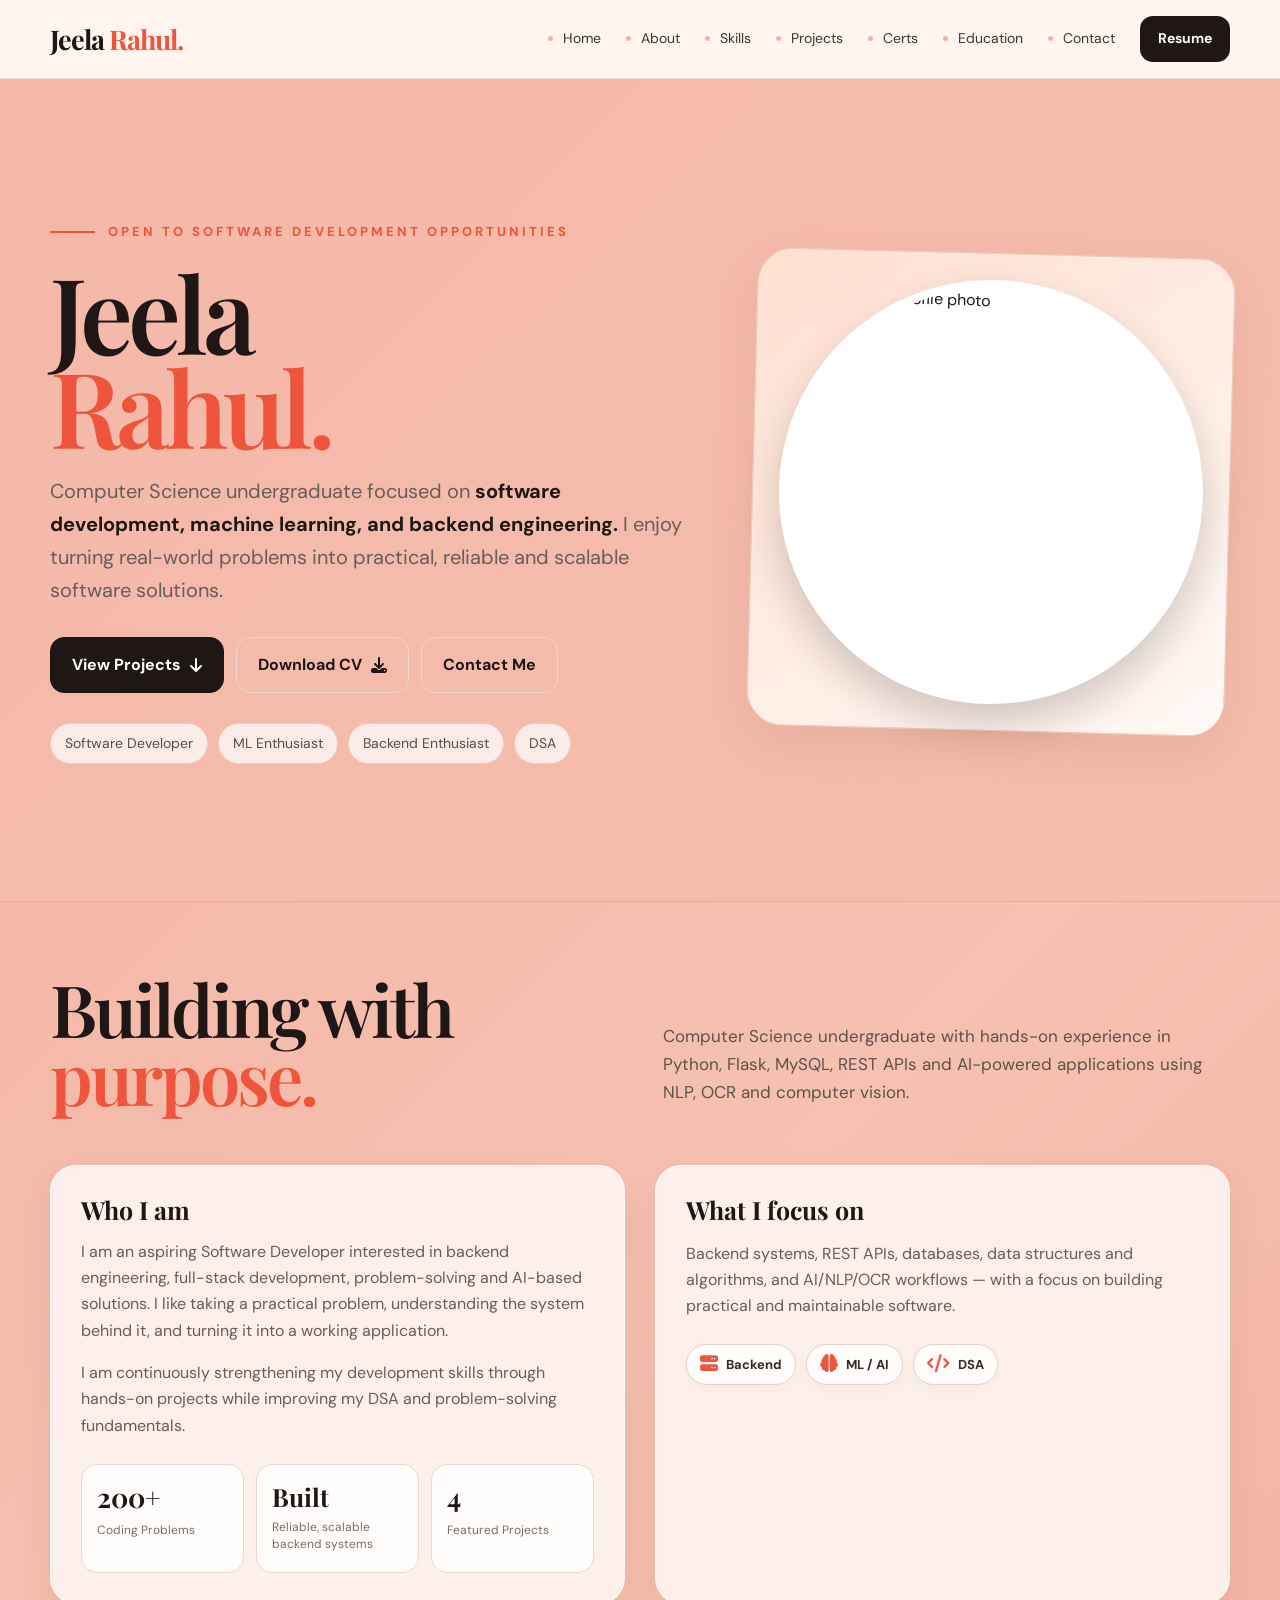
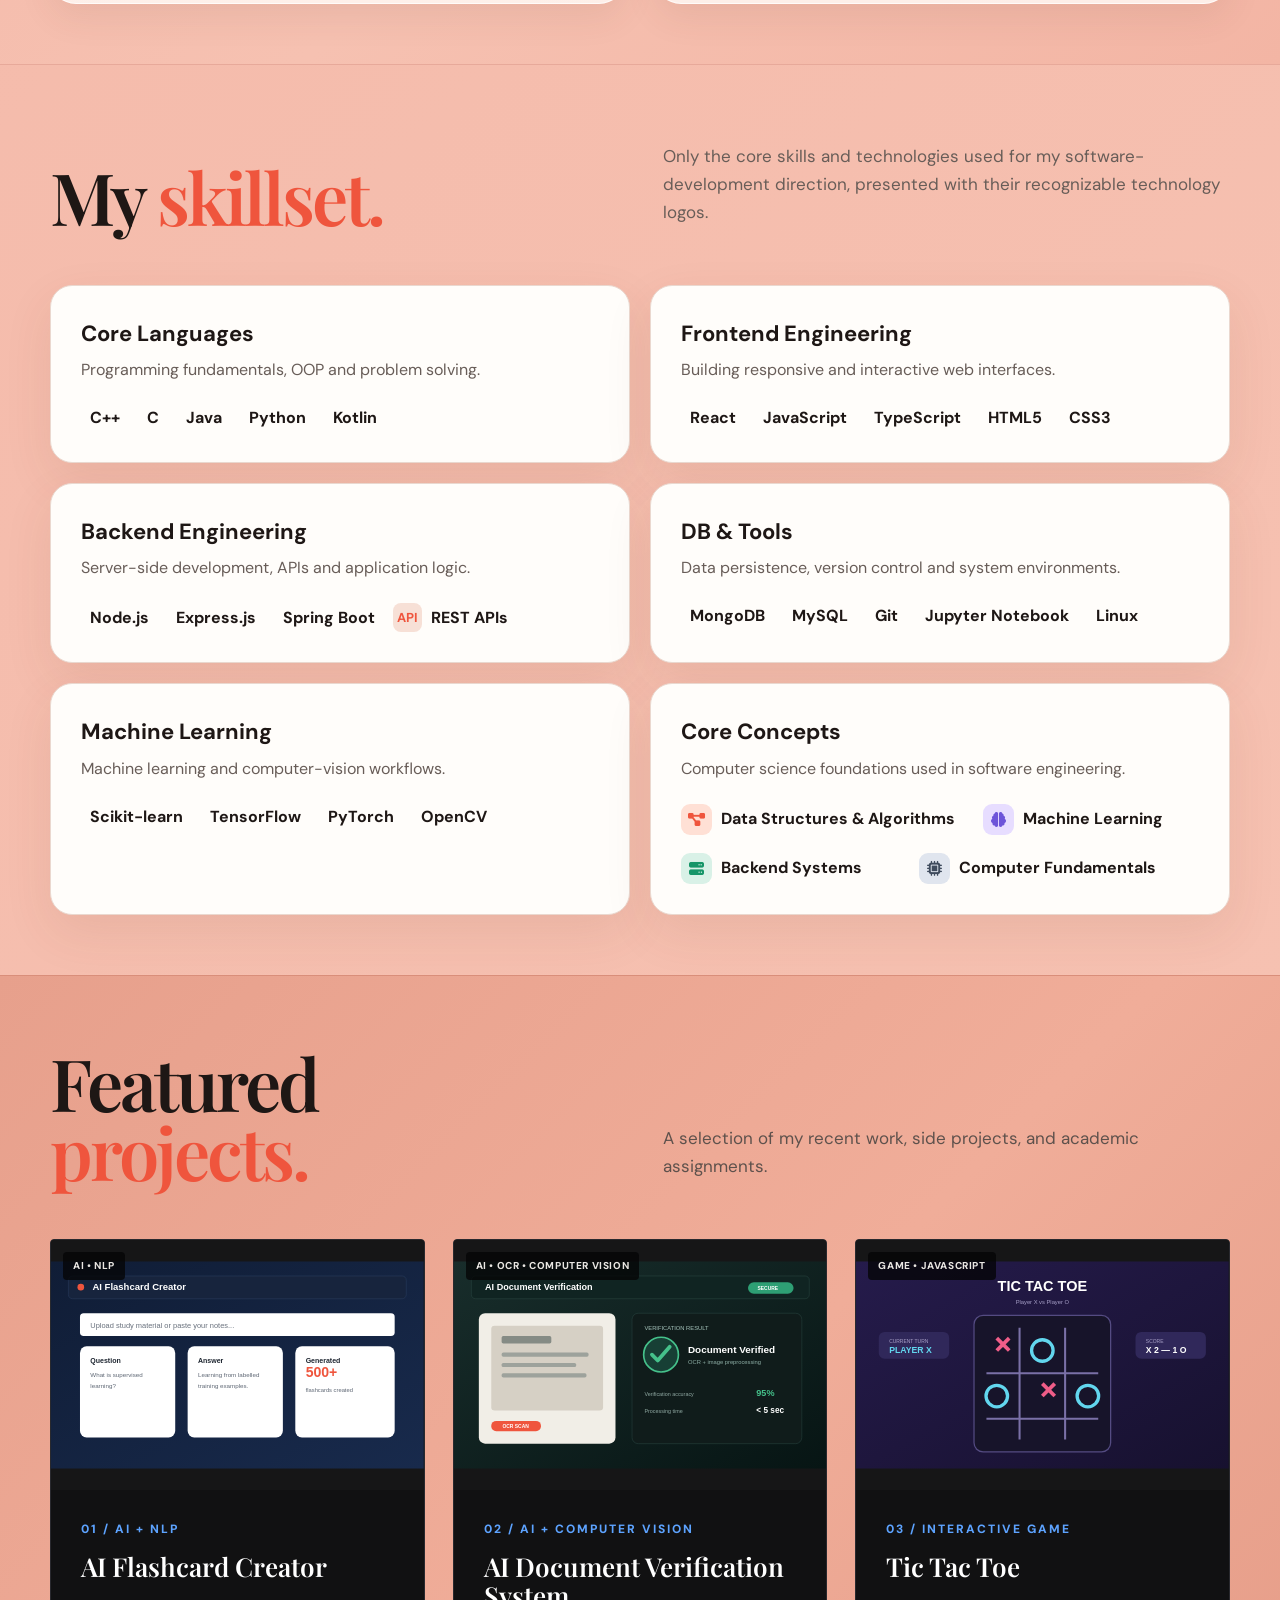
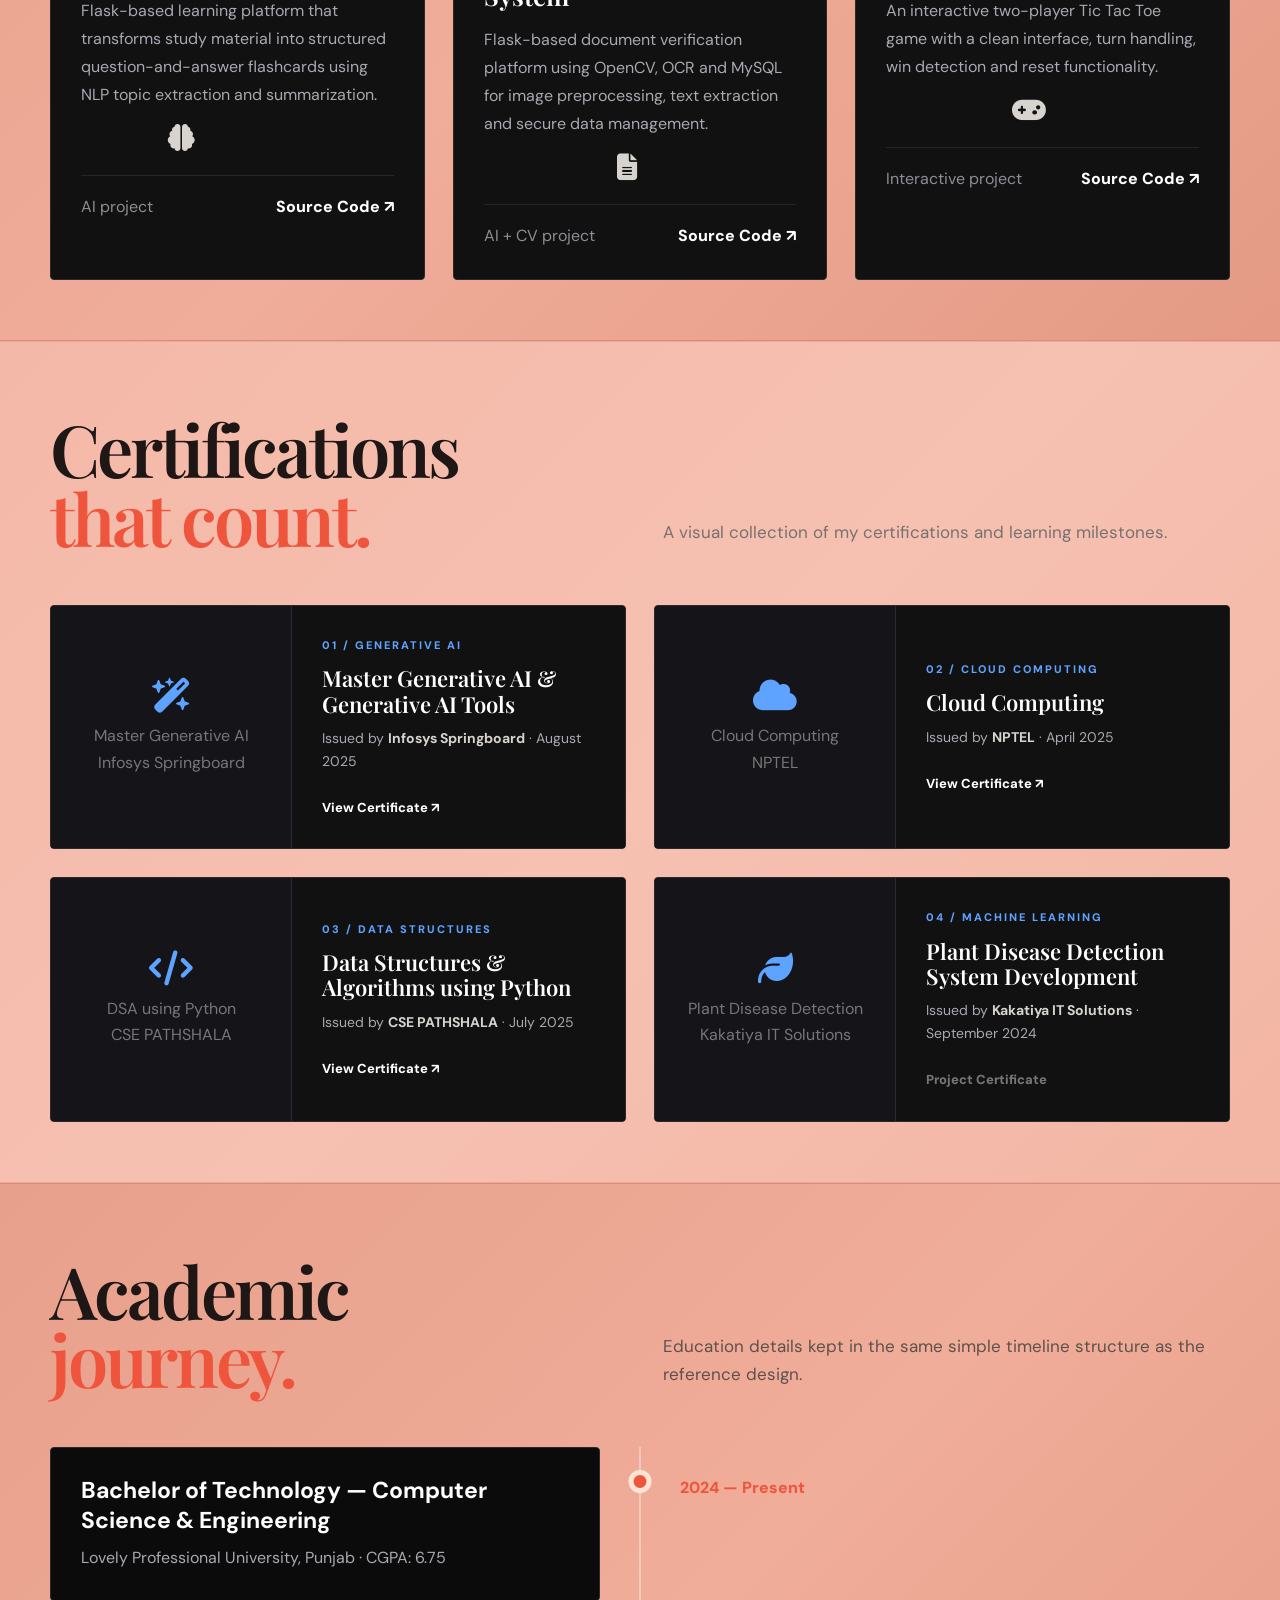
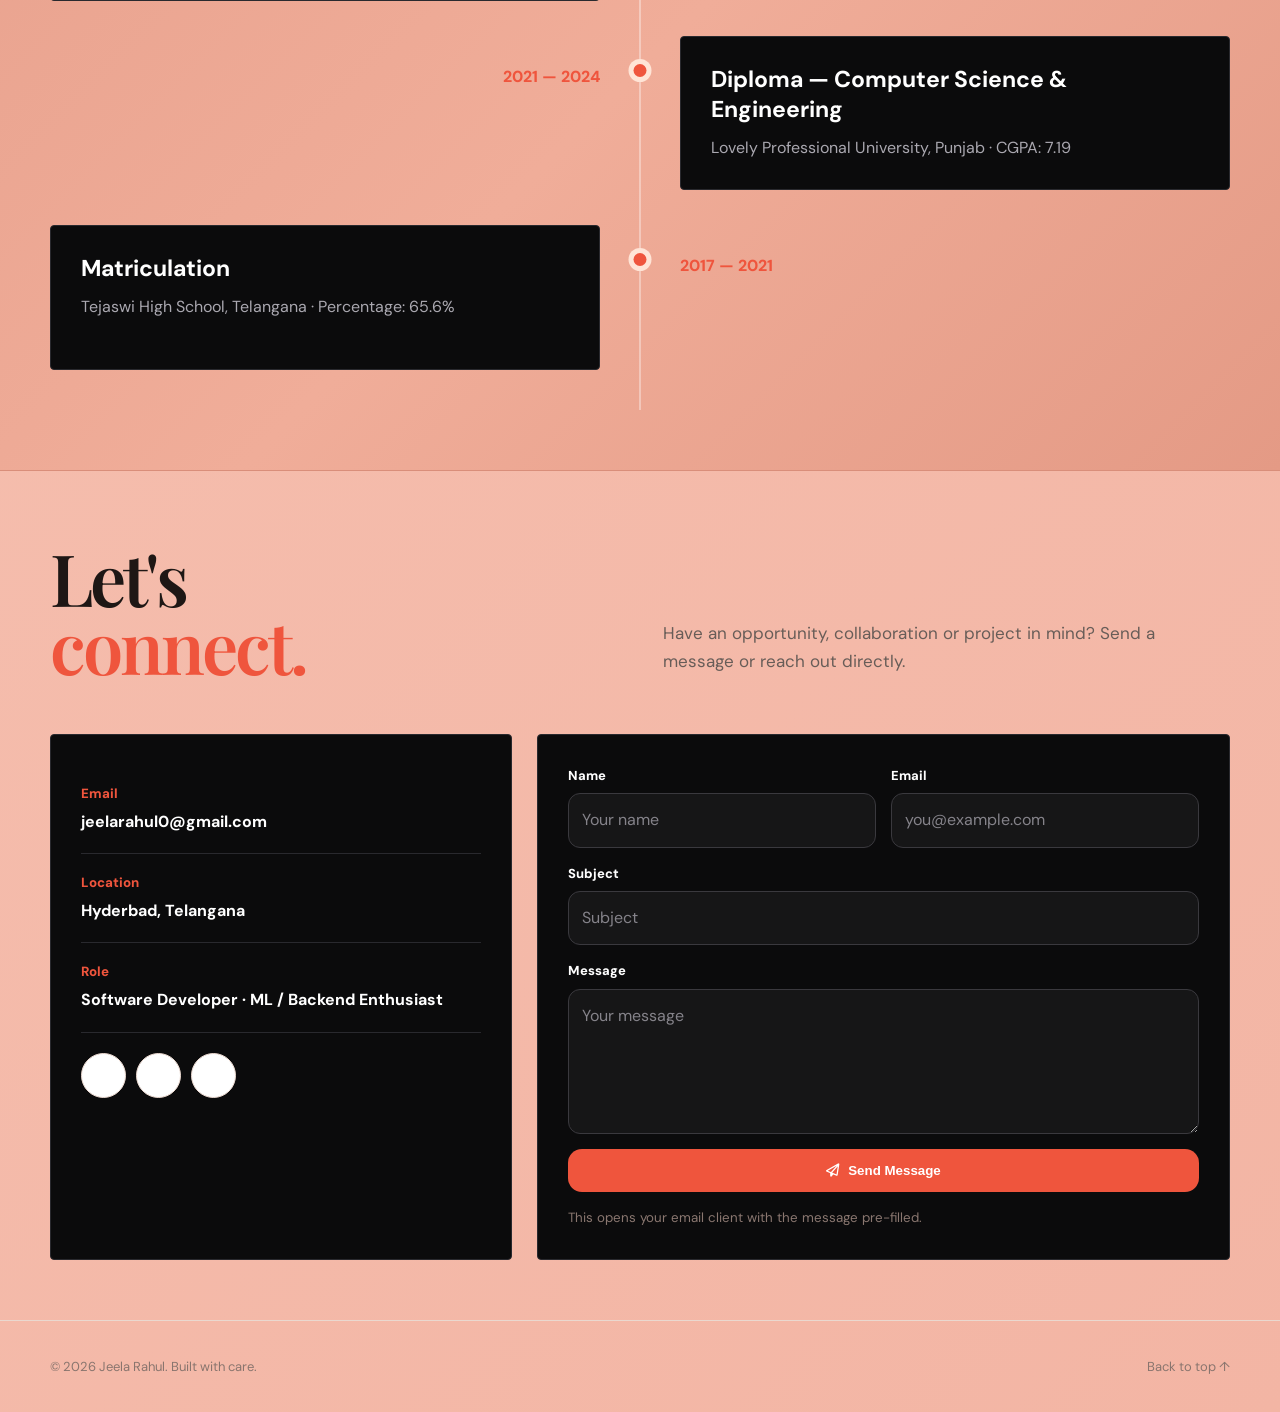
==== commit 5aedbc79: "Remove unused s.htm" ====
--- a/Untitled-2.html
+++ b/Untitled-2.html
@@ -52,6 +52,14 @@
 .pills{display:flex;gap:10px;flex-wrap:wrap}
 .pill{padding:8px 14px;border:1px solid #eccfc2;background:rgba(255,255,255,.72);border-radius:99px;color:#594d48;font-size:14px}
 .hero-card{background:linear-gradient(145deg,#ffe0d1,#fff9f5);border:1px solid #edcfc1;border-radius:36px;padding:26px;box-shadow:var(--shadow);transform:rotate(1.5deg)}
+.profile-photo-wrap{width:100%;aspect-ratio:1/1;max-width:430px;margin:auto;border-radius:50%;overflow:hidden;background:#fff;border:8px solid rgba(255,255,255,.85);box-shadow:0 20px 40px rgba(31,20,15,.2);cursor:zoom-in}
+.profile-photo{width:100%;height:100%;object-fit:cover;object-position:center;display:block;transition:transform .3s ease}
+.profile-photo-wrap:hover .profile-photo{transform:scale(1.02)}
+.photo-modal{display:none;position:fixed;inset:0;z-index:9999;background:rgba(0,0,0,.86);align-items:center;justify-content:center;padding:30px;cursor:zoom-out}
+.photo-modal.open{display:flex}
+.photo-modal img{max-width:92vw;max-height:92vh;width:auto;height:auto;object-fit:contain;border-radius:18px;box-shadow:0 25px 70px rgba(0,0,0,.45)}
+.photo-modal-close{position:absolute;top:20px;right:28px;width:46px;height:46px;border:0;border-radius:50%;background:rgba(255,255,255,.12);color:#fff;font-size:30px;line-height:1;cursor:pointer}
+.photo-modal-close:hover{background:rgba(255,255,255,.22)}
 .code-window{background:#201b19;border-radius:23px;padding:20px;color:#fce9df;min-height:350px;box-shadow:0 20px 40px rgba(31,20,15,.2)}
 .dots{display:flex;gap:7px;margin-bottom:22px}.dots i{width:9px;height:9px;border-radius:50%;background:#8d7369}
 .code-line{font-family:ui-monospace,SFMono-Regular,Consolas,monospace;font-size:13px;margin:9px 0;color:#f3cbbd}
@@ -180,6 +188,11 @@
  </div>
 </nav>
 
+<div class="photo-modal" id="photoModal" aria-hidden="true">
+ <button class="photo-modal-close" id="photoModalClose" aria-label="Close profile photo">&times;</button>
+ <img src="assets/profile-photo.png" alt="Jeela Rahul profile photo enlarged">
+</div>
+
 <main>
 <section class="hero" id="home">
  <div class="container hero-grid">
@@ -195,16 +208,9 @@
    <div class="pills"><span class="pill">Software Developer</span><span class="pill">ML Enthusiast</span><span class="pill">Backend Enthusiast</span><span class="pill">DSA</span></div>
   </div>
   <div class="hero-card">
-   <div class="code-window">
-    <div class="dots"><i></i><i></i><i></i></div>
-    <div class="code-line"><small>01</small> <b>class</b> Rahul:</div>
-    <div class="code-line"><small>02</small> &nbsp;&nbsp;role = <em>"Software Developer"</em></div>
-    <div class="code-line"><small>03</small> &nbsp;&nbsp;focus = [<em>"Backend"</em>, <em>"ML"</em>]</div>
-    <div class="code-line"><small>04</small> &nbsp;&nbsp;skills = [<em>"C++"</em>, <em>"Java"</em>]</div>
-    <div class="code-line"><small>05</small> &nbsp;&nbsp;skills += [<em>"Python"</em>, <em>"JavaScript"</em>]</div>
-    <div class="code-line"><small>06</small> &nbsp;&nbsp;build(<em>"useful software"</em>)</div>
-    <div class="code-line"><small>07</small> &nbsp;&nbsp;learn(<em>"every day"</em>)</div>
-    <div class="mini-stat"><span>DSA • ML • Backend</span><span>● Available</span></div>
+   <div class="profile-photo-wrap" id="profilePhotoBtn" role="button" tabindex="0" aria-label="Open profile photo">
+     <img class="profile-photo" src="assets/profile-photo.png" alt="Jeela Rahul profile photo">
+    </div>
    </div>
   </div>
  </div>
@@ -283,7 +289,7 @@
 <span class="tech-icon generic" title="OCR" aria-label="OCR"><i class="fa-solid fa-file-lines"></i></span>
 <span class="tech-icon mysql" title="MySQL" aria-label="MySQL"><i class="devicon-mysql-plain colored"></i></span>
 <span class="tech-icon" title="JavaScript" aria-label="JavaScript"><i class="devicon-javascript-plain colored"></i></span>
-</div><div class="project-footer"><span>AI + CV project</span><a class="project-link" href="https://github.com/rahulyadavjeela/AI-Document-Verification-System-.git" target="_blank" rel="noopener">Source Code ↗</a></div></div></article>
+</div><div class="project-footer"><span>AI + CV project</span><a class="project-link" href="https://github.com/rahulyadavjeela/AI-Powered-Document-Verification-System.git" target="_blank" rel="noopener">Source Code ↗</a></div></div></article>
    <article class="project"><div class="project-visual"><span class="visual-label">GAME • JAVASCRIPT</span><svg class="project-image project-art" viewBox="0 0 900 500" xmlns="http://www.w3.org/2000/svg" role="img" aria-label="Tic Tac Toe preview"><defs><linearGradient id="tt" x1="0" y1="0" x2="1" y2="1"><stop stop-color="#251b4b"/><stop offset="1" stop-color="#17112f"/></linearGradient></defs><rect width="900" height="500" fill="url(#tt)"/><text x="450" y="72" text-anchor="middle" fill="white" font-size="35" font-family="Arial" font-weight="800">TIC TAC TOE</text><text x="450" y="102" text-anchor="middle" fill="#a8a1c9" font-size="14" font-family="Arial">Player X vs Player O</text><rect x="285" y="130" width="330" height="330" rx="22" fill="#17142a" stroke="#544b82" stroke-width="3"/><g stroke="#7a70a7" stroke-width="5"><line x1="395" y1="160" x2="395" y2="430"/><line x1="505" y1="160" x2="505" y2="430"/><line x1="315" y1="270" x2="585" y2="270"/><line x1="315" y1="380" x2="585" y2="380"/></g><g fill="none" stroke="#ef5d88" stroke-width="9"><line x1="340" y1="185" x2="370" y2="215"/><line x1="370" y1="185" x2="340" y2="215"/><line x1="450" y1="295" x2="480" y2="325"/><line x1="480" y1="295" x2="450" y2="325"/></g><g fill="none" stroke="#62d6ee" stroke-width="8"><circle cx="450" cy="215" r="26"/><circle cx="560" cy="325" r="26"/><circle cx="340" cy="325" r="26"/></g><rect x="55" y="170" width="170" height="65" rx="14" fill="#30285a"/><text x="80" y="198" fill="#aaa2c9" font-size="12" font-family="Arial">CURRENT TURN</text><text x="80" y="220" fill="#62d6ee" font-size="21" font-family="Arial" font-weight="800">PLAYER X</text><rect x="675" y="170" width="170" height="65" rx="14" fill="#30285a"/><text x="700" y="198" fill="#aaa2c9" font-size="12" font-family="Arial">SCORE</text><text x="700" y="220" fill="white" font-size="21" font-family="Arial" font-weight="800">X 2 — 1 O</text></svg></div><div class="project-body"><div class="project-num">03 / INTERACTIVE GAME</div><h3>Tic Tac Toe</h3><p>An interactive two-player Tic Tac Toe game with a clean interface, turn handling, win detection and reset functionality.</p><div class="tech" aria-label="Project technologies">
 <span class="tech-icon" title="HTML5" aria-label="HTML5"><i class="devicon-html5-plain colored"></i></span>
 <span class="tech-icon" title="CSS3" aria-label="CSS3"><i class="devicon-css3-plain colored"></i></span>
@@ -364,6 +370,40 @@
 document.querySelectorAll('.navlinks a').forEach(a=>a.addEventListener('click',()=>nav.classList.remove('open')));
 document.getElementById('year').textContent=new Date().getFullYear();
 
+const profilePhotoBtn=document.getElementById('profilePhotoBtn');
+const photoModal=document.getElementById('photoModal');
+const photoModalClose=document.getElementById('photoModalClose');
+
+function openPhotoModal(){
+  photoModal.classList.add('open');
+  photoModal.setAttribute('aria-hidden','false');
+  document.body.style.overflow='hidden';
+}
+
+function closePhotoModal(){
+  photoModal.classList.remove('open');
+  photoModal.setAttribute('aria-hidden','true');
+  document.body.style.overflow='';
+}
+
+profilePhotoBtn.addEventListener('click',openPhotoModal);
+profilePhotoBtn.addEventListener('keydown',e=>{
+  if(e.key==='Enter' || e.key===' ') {
+    e.preventDefault();
+    openPhotoModal();
+  }
+});
+photoModalClose.addEventListener('click',e=>{
+  e.stopPropagation();
+  closePhotoModal();
+});
+photoModal.addEventListener('click',e=>{
+  if(e.target===photoModal) closePhotoModal();
+});
+document.addEventListener('keydown',e=>{
+  if(e.key==='Escape') closePhotoModal();
+});
+
 document.getElementById('contactForm').addEventListener('submit',e=>{
  e.preventDefault();
  const f=e.target, name=f.querySelector('input[type=text]').value, email=f.querySelector('input[type=email]').value;
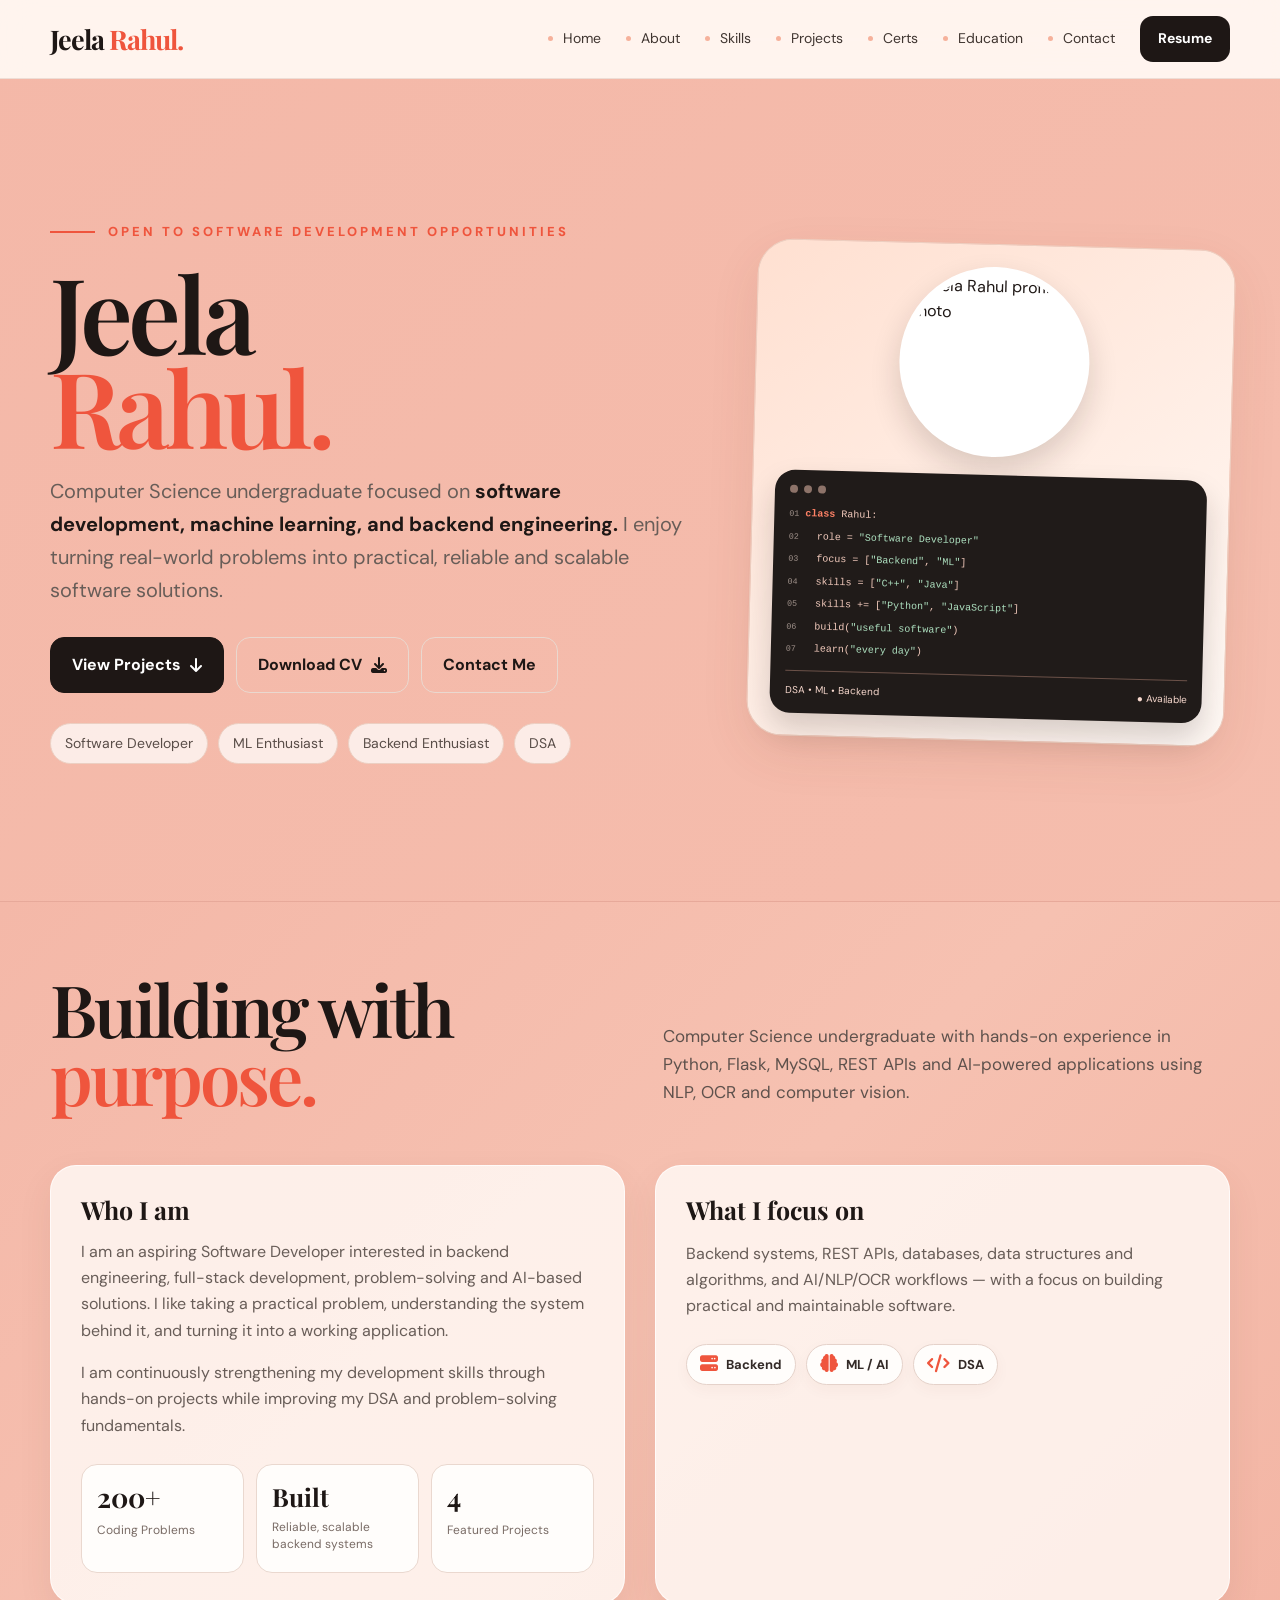
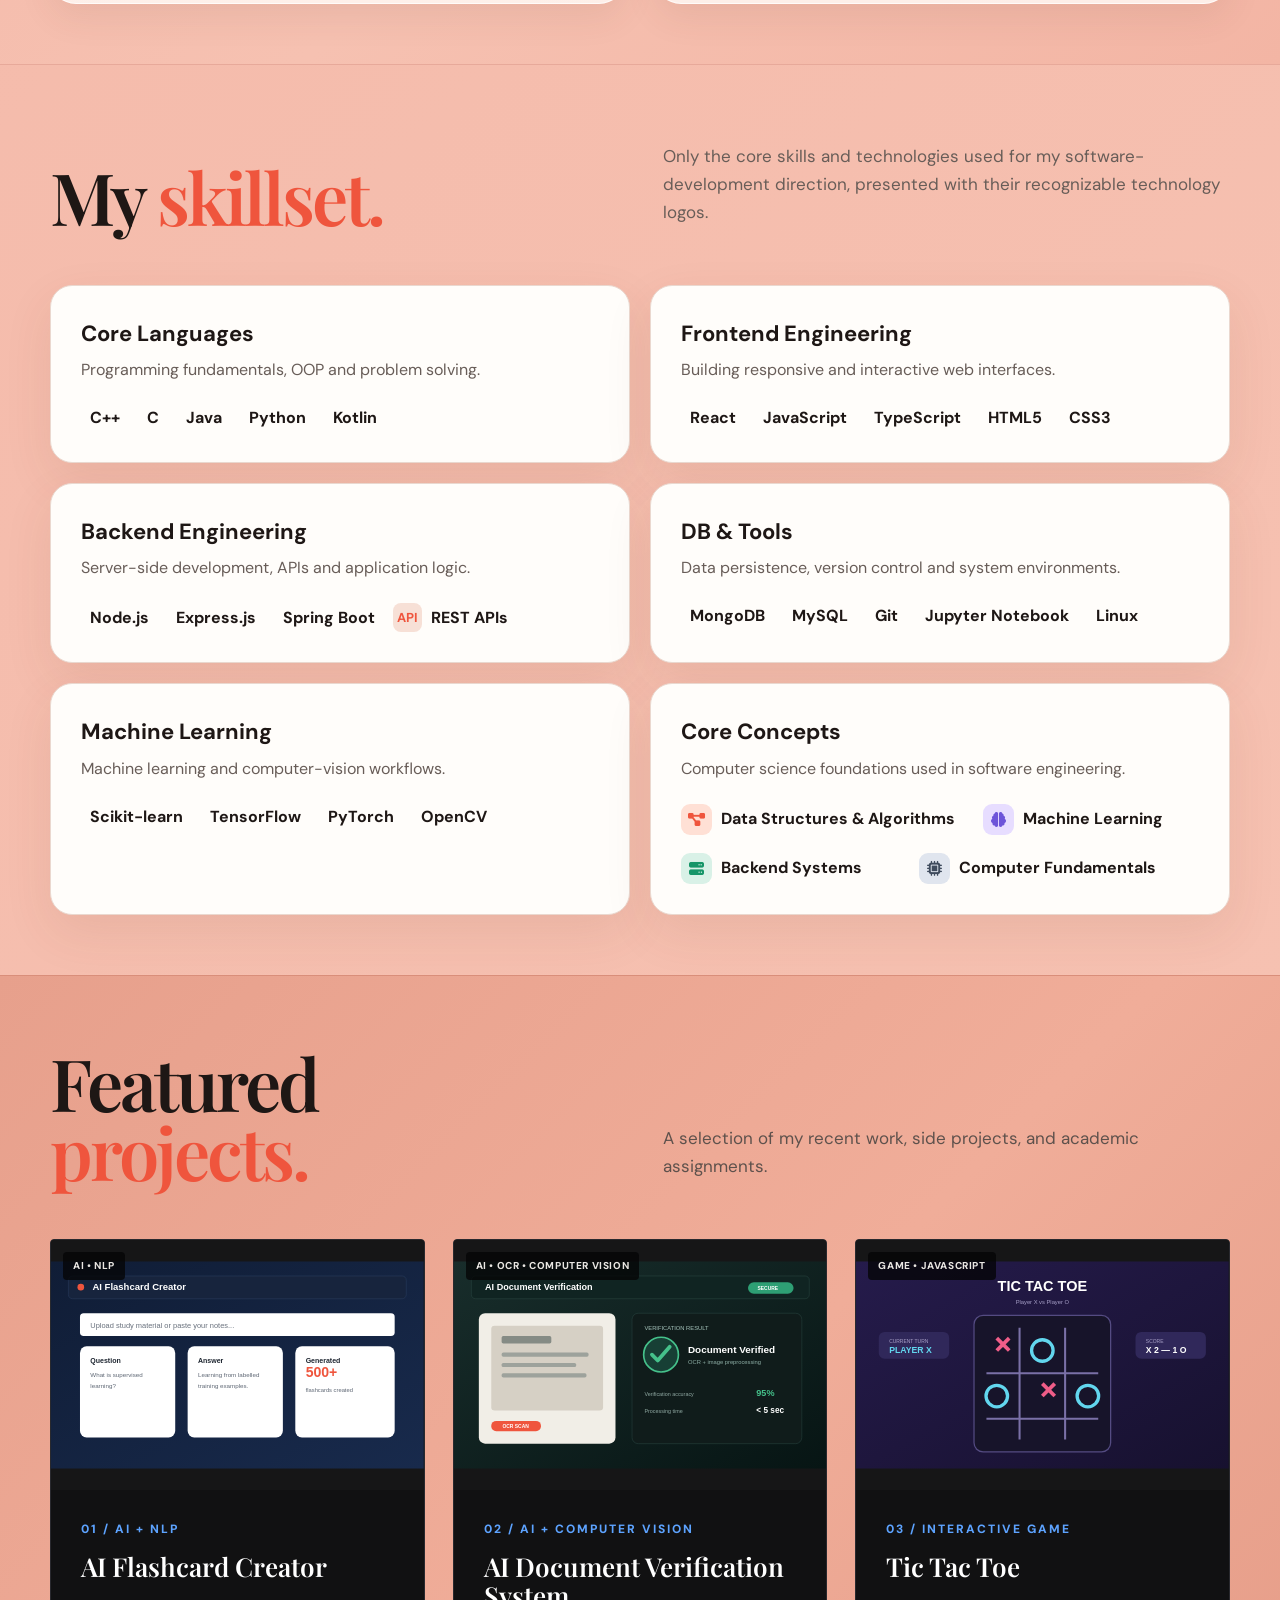
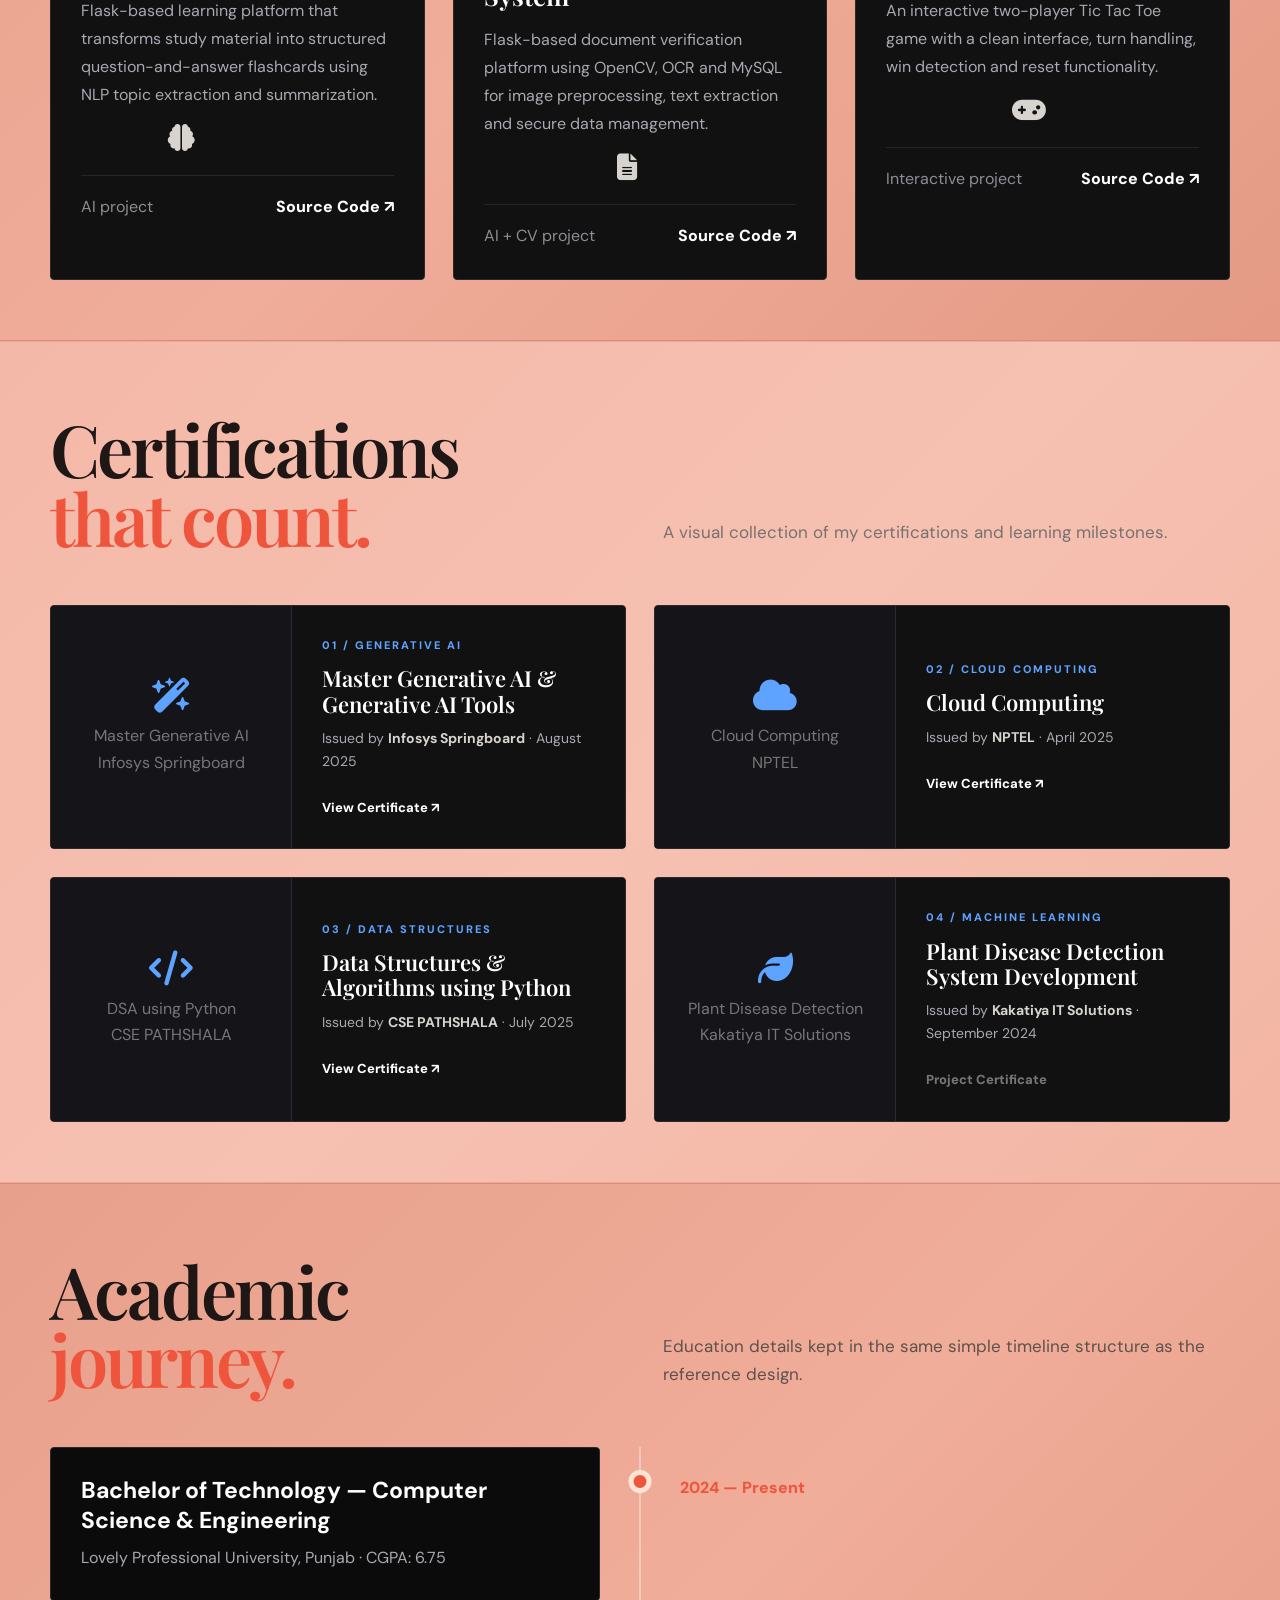
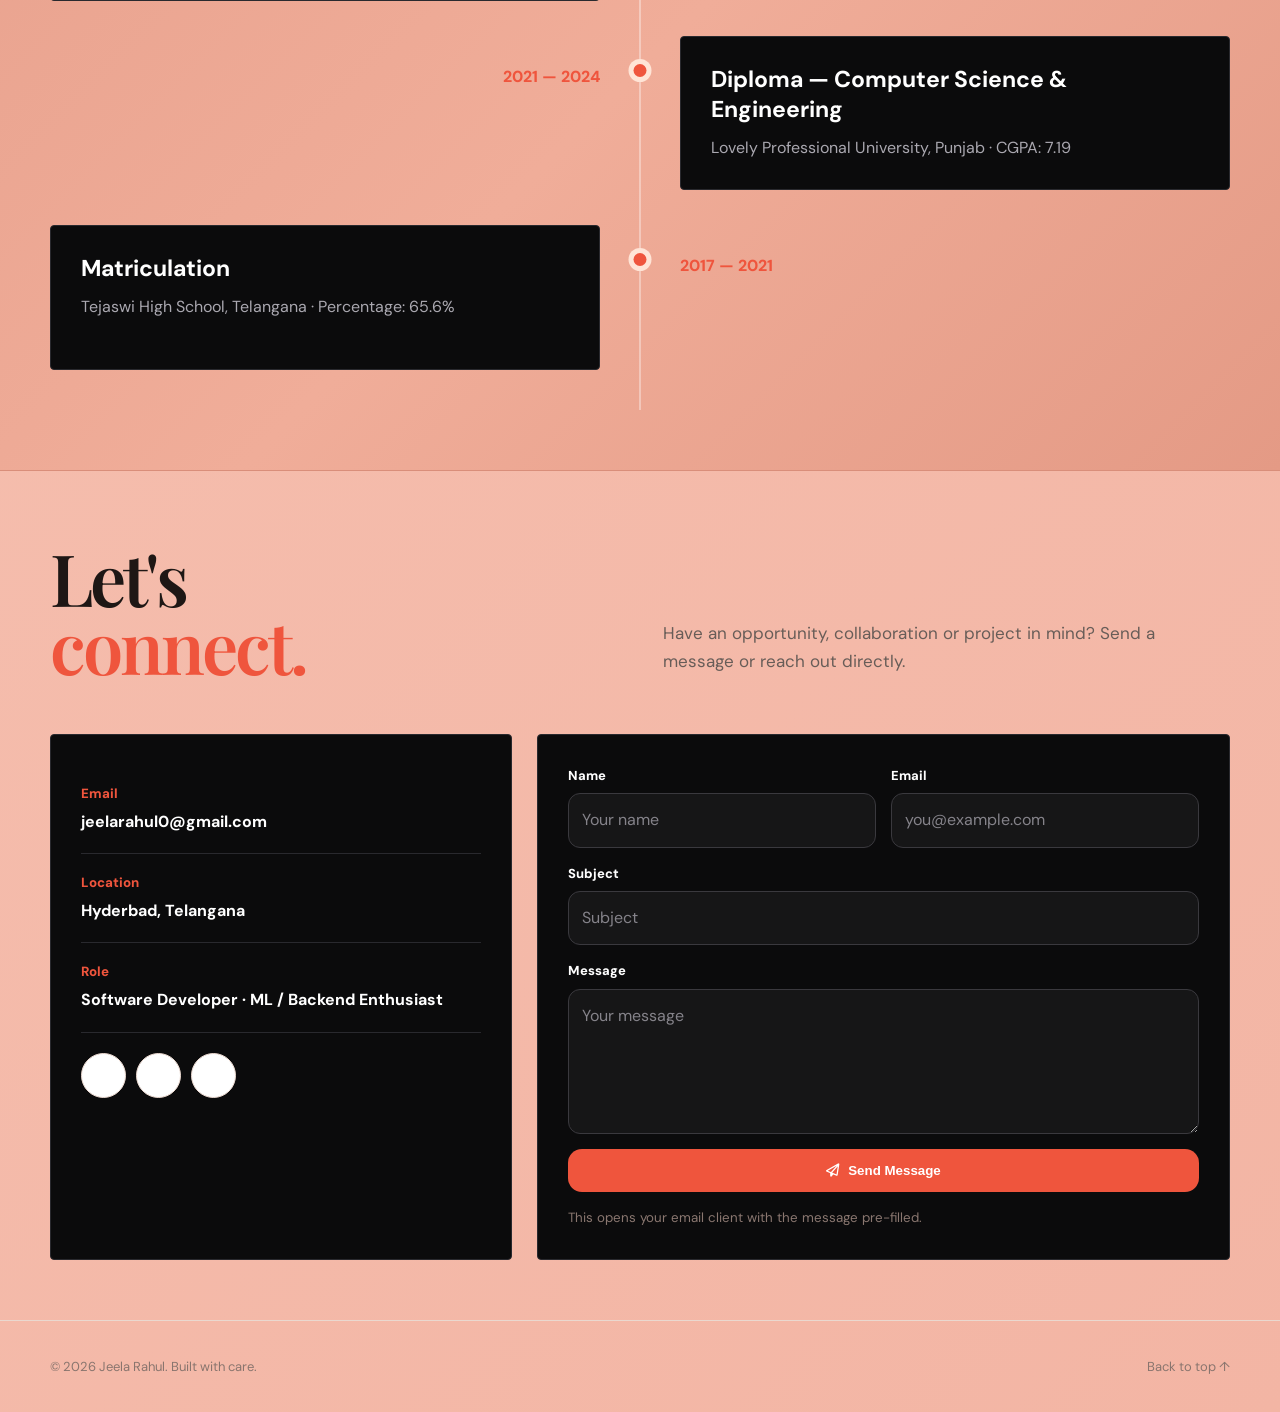
==== commit daf5a0d9: "Update portfolio" ====
--- a/Untitled-2.html
+++ b/Untitled-2.html
@@ -51,20 +51,14 @@
 .btn.orange{background:var(--orange);color:#fff;border-color:var(--orange)}
 .pills{display:flex;gap:10px;flex-wrap:wrap}
 .pill{padding:8px 14px;border:1px solid #eccfc2;background:rgba(255,255,255,.72);border-radius:99px;color:#594d48;font-size:14px}
-.hero-card{background:linear-gradient(145deg,#ffe0d1,#fff9f5);border:1px solid #edcfc1;border-radius:36px;padding:26px;box-shadow:var(--shadow);transform:rotate(1.5deg)}
-.profile-photo-wrap{width:100%;aspect-ratio:1/1;max-width:430px;margin:auto;border-radius:50%;overflow:hidden;background:#fff;border:8px solid rgba(255,255,255,.85);box-shadow:0 20px 40px rgba(31,20,15,.2);cursor:zoom-in}
-.profile-photo{width:100%;height:100%;object-fit:cover;object-position:center;display:block;transition:transform .3s ease}
-.profile-photo-wrap:hover .profile-photo{transform:scale(1.02)}
-.photo-modal{display:none;position:fixed;inset:0;z-index:9999;background:rgba(0,0,0,.86);align-items:center;justify-content:center;padding:30px;cursor:zoom-out}
-.photo-modal.open{display:flex}
-.photo-modal img{max-width:92vw;max-height:92vh;width:auto;height:auto;object-fit:contain;border-radius:18px;box-shadow:0 25px 70px rgba(0,0,0,.45)}
-.photo-modal-close{position:absolute;top:20px;right:28px;width:46px;height:46px;border:0;border-radius:50%;background:rgba(255,255,255,.12);color:#fff;font-size:30px;line-height:1;cursor:pointer}
-.photo-modal-close:hover{background:rgba(255,255,255,.22)}
-.code-window{background:#201b19;border-radius:23px;padding:20px;color:#fce9df;min-height:350px;box-shadow:0 20px 40px rgba(31,20,15,.2)}
-.dots{display:flex;gap:7px;margin-bottom:22px}.dots i{width:9px;height:9px;border-radius:50%;background:#8d7369}
-.code-line{font-family:ui-monospace,SFMono-Regular,Consolas,monospace;font-size:13px;margin:9px 0;color:#f3cbbd}
+.hero-card{background:linear-gradient(145deg,#ffe0d1,#fff9f5);border:1px solid #edcfc1;border-radius:36px;padding:22px;box-shadow:var(--shadow);transform:rotate(1.5deg)}
+.profile-photo-wrap{width:190px;height:190px;margin:0 auto 18px;border-radius:50%;overflow:hidden;background:#fff;border:7px solid rgba(255,255,255,.9);box-shadow:0 14px 30px rgba(31,20,15,.16);cursor:zoom-in}.profile-photo{width:100%;height:100%;object-fit:cover;display:block;transition:transform .25s ease}.profile-photo-wrap:hover .profile-photo{transform:scale(1.025)}
+.code-window{background:#201b19;border-radius:20px;padding:15px;color:#fce9df;min-height:0;box-shadow:0 16px 30px rgba(31,20,15,.18)}
+.dots{display:flex;gap:6px;margin-bottom:13px}.dots i{width:8px;height:8px;border-radius:50%;background:#8d7369}
+.code-line{font-family:ui-monospace,SFMono-Regular,Consolas,monospace;font-size:10px;margin:6px 0;color:#f3cbbd;white-space:nowrap}
 .code-line b{color:#ff8266}.code-line em{color:#aee1c0;font-style:normal}.code-line small{color:#9f918a}
-.mini-stat{display:flex;justify-content:space-between;margin-top:18px;padding-top:17px;border-top:1px solid #6b5148;color:#f8d9ce;font-size:13px}
+.mini-stat{display:flex;justify-content:space-between;margin-top:12px;padding-top:11px;border-top:1px solid #6b5148;color:#f8d9ce;font-size:10px}
+.photo-modal{display:none;position:fixed;inset:0;z-index:9999;background:rgba(0,0,0,.86);align-items:center;justify-content:center;padding:30px;cursor:zoom-out}.photo-modal.open{display:flex}.photo-modal img{max-width:92vw;max-height:92vh;width:auto;height:auto;object-fit:contain;border-radius:18px;box-shadow:0 25px 70px rgba(0,0,0,.45)}.photo-modal-close{position:absolute;top:20px;right:28px;width:46px;height:46px;border:0;border-radius:50%;background:rgba(255,255,255,.12);color:#fff;font-size:30px;line-height:1;cursor:pointer}.photo-modal-close:hover{background:rgba(255,255,255,.22)}
 
 .section-head{display:grid;grid-template-columns:1fr 1fr;gap:45px;align-items:end;margin-bottom:42px}
 h2{font:600 clamp(48px,6vw,72px)/.95 "Playfair Display",serif;letter-spacing:-3px;margin:12px 0}
@@ -190,7 +184,7 @@
 
 <div class="photo-modal" id="photoModal" aria-hidden="true">
  <button class="photo-modal-close" id="photoModalClose" aria-label="Close profile photo">&times;</button>
- <img src="assets/profile-photo.png" alt="Jeela Rahul profile photo enlarged">
+ <img src="https://drive.google.com/thumbnail?id=13dMug_ctA5UdhlBiqGhrgzb4KM1KM4IR&sz=w1800" onerror="this.onerror=null;this.src='assets/profile-photo.png'" alt="Jeela Rahul profile photo enlarged">
 </div>
 
 <main>
@@ -209,7 +203,18 @@
   </div>
   <div class="hero-card">
    <div class="profile-photo-wrap" id="profilePhotoBtn" role="button" tabindex="0" aria-label="Open profile photo">
-     <img class="profile-photo" src="assets/profile-photo.png" alt="Jeela Rahul profile photo">
+    <img class="profile-photo" src="https://drive.google.com/thumbnail?id=13dMug_ctA5UdhlBiqGhrgzb4KM1KM4IR&sz=w900" onerror="this.onerror=null;this.src='assets/profile-photo.png'" alt="Jeela Rahul profile photo">
+   </div>
+   <div class="code-window">
+     <div class="dots"><i></i><i></i><i></i></div>
+     <div class="code-line"><small>01</small> <b>class</b> Rahul:</div>
+     <div class="code-line"><small>02</small> &nbsp;&nbsp;role = <em>"Software Developer"</em></div>
+     <div class="code-line"><small>03</small> &nbsp;&nbsp;focus = [<em>"Backend"</em>, <em>"ML"</em>]</div>
+     <div class="code-line"><small>04</small> &nbsp;&nbsp;skills = [<em>"C++"</em>, <em>"Java"</em>]</div>
+     <div class="code-line"><small>05</small> &nbsp;&nbsp;skills += [<em>"Python"</em>, <em>"JavaScript"</em>]</div>
+     <div class="code-line"><small>06</small> &nbsp;&nbsp;build(<em>"useful software"</em>)</div>
+     <div class="code-line"><small>07</small> &nbsp;&nbsp;learn(<em>"every day"</em>)</div>
+     <div class="mini-stat"><span>DSA • ML • Backend</span><span>● Available</span></div>
     </div>
    </div>
   </div>
@@ -373,36 +378,13 @@
 const profilePhotoBtn=document.getElementById('profilePhotoBtn');
 const photoModal=document.getElementById('photoModal');
 const photoModalClose=document.getElementById('photoModalClose');
-
-function openPhotoModal(){
-  photoModal.classList.add('open');
-  photoModal.setAttribute('aria-hidden','false');
-  document.body.style.overflow='hidden';
-}
-
-function closePhotoModal(){
-  photoModal.classList.remove('open');
-  photoModal.setAttribute('aria-hidden','true');
-  document.body.style.overflow='';
-}
-
+function openPhotoModal(){photoModal.classList.add('open');photoModal.setAttribute('aria-hidden','false');document.body.style.overflow='hidden'}
+function closePhotoModal(){photoModal.classList.remove('open');photoModal.setAttribute('aria-hidden','true');document.body.style.overflow=''}
 profilePhotoBtn.addEventListener('click',openPhotoModal);
-profilePhotoBtn.addEventListener('keydown',e=>{
-  if(e.key==='Enter' || e.key===' ') {
-    e.preventDefault();
-    openPhotoModal();
-  }
-});
-photoModalClose.addEventListener('click',e=>{
-  e.stopPropagation();
-  closePhotoModal();
-});
-photoModal.addEventListener('click',e=>{
-  if(e.target===photoModal) closePhotoModal();
-});
-document.addEventListener('keydown',e=>{
-  if(e.key==='Escape') closePhotoModal();
-});
+profilePhotoBtn.addEventListener('keydown',e=>{if(e.key==='Enter'||e.key===' '){e.preventDefault();openPhotoModal()}});
+photoModalClose.addEventListener('click',e=>{e.stopPropagation();closePhotoModal()});
+photoModal.addEventListener('click',e=>{if(e.target===photoModal)closePhotoModal()});
+document.addEventListener('keydown',e=>{if(e.key==='Escape')closePhotoModal()});
 
 document.getElementById('contactForm').addEventListener('submit',e=>{
  e.preventDefault();
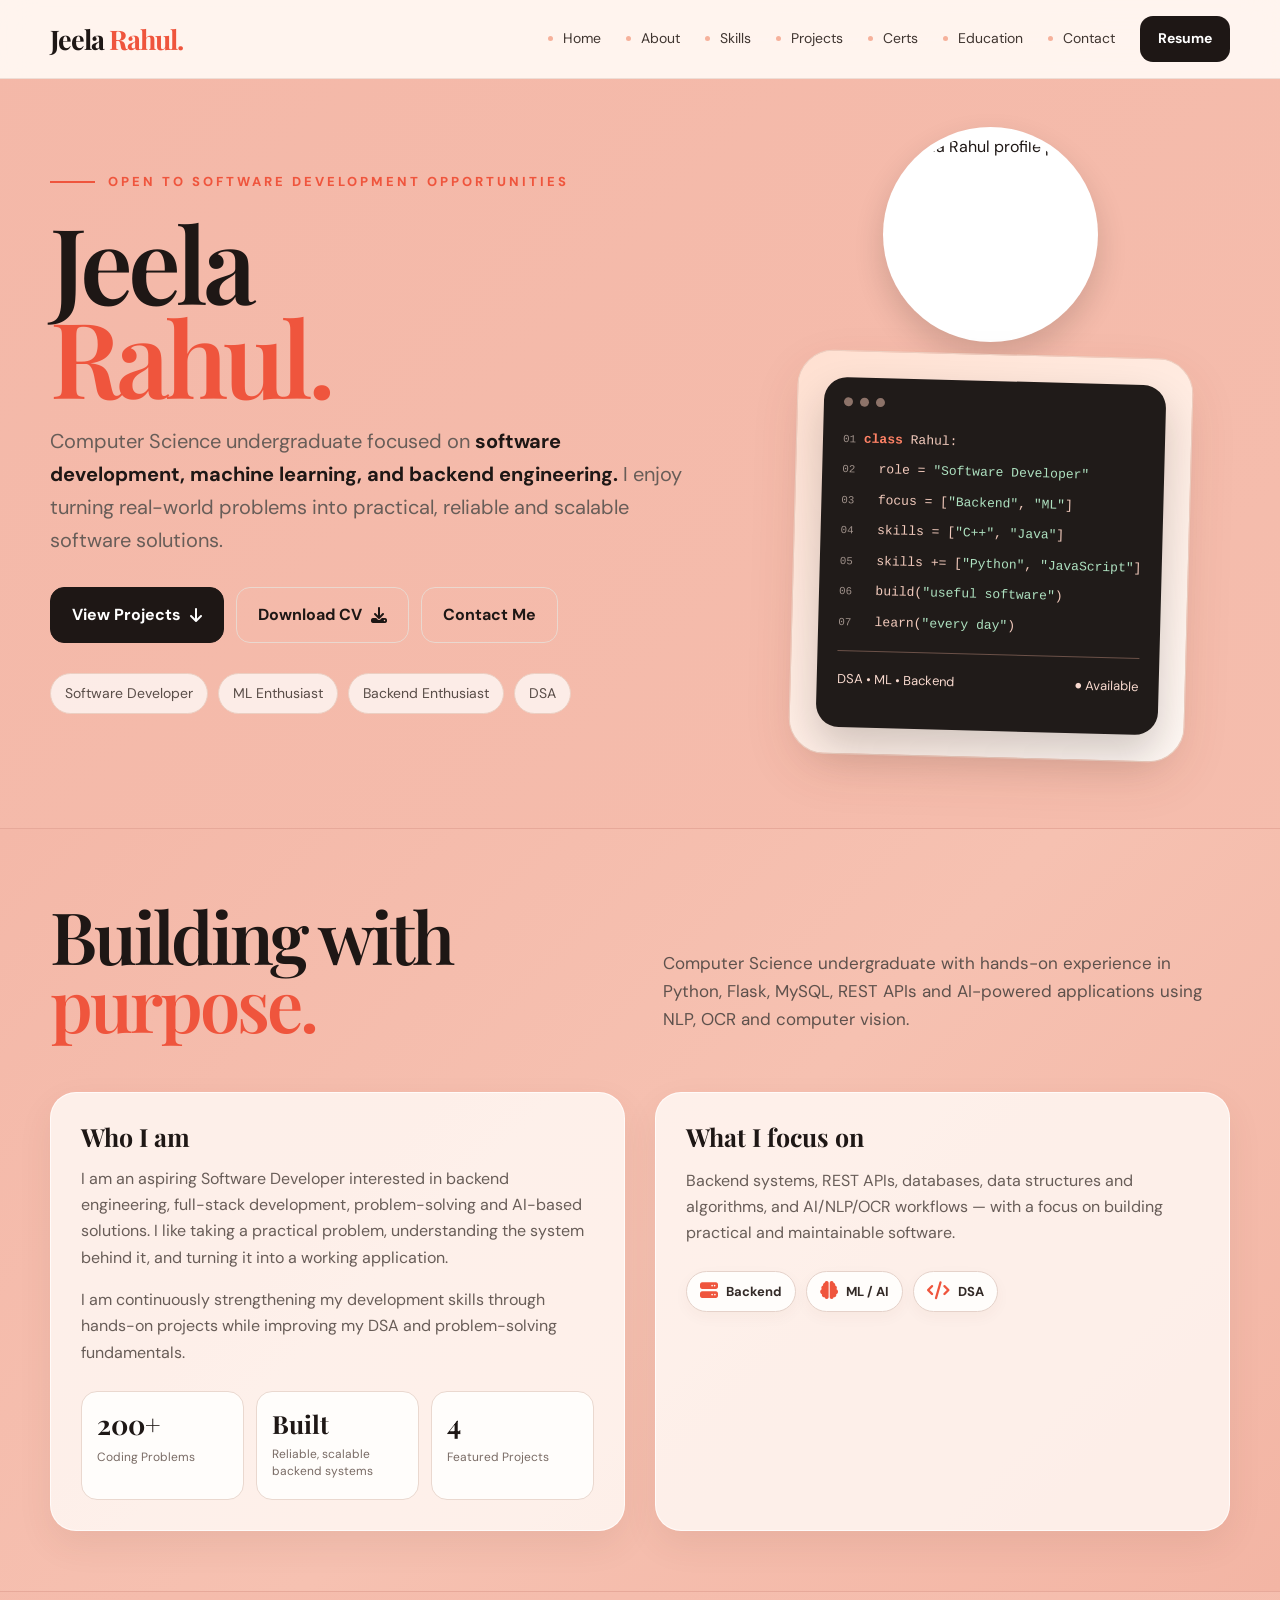
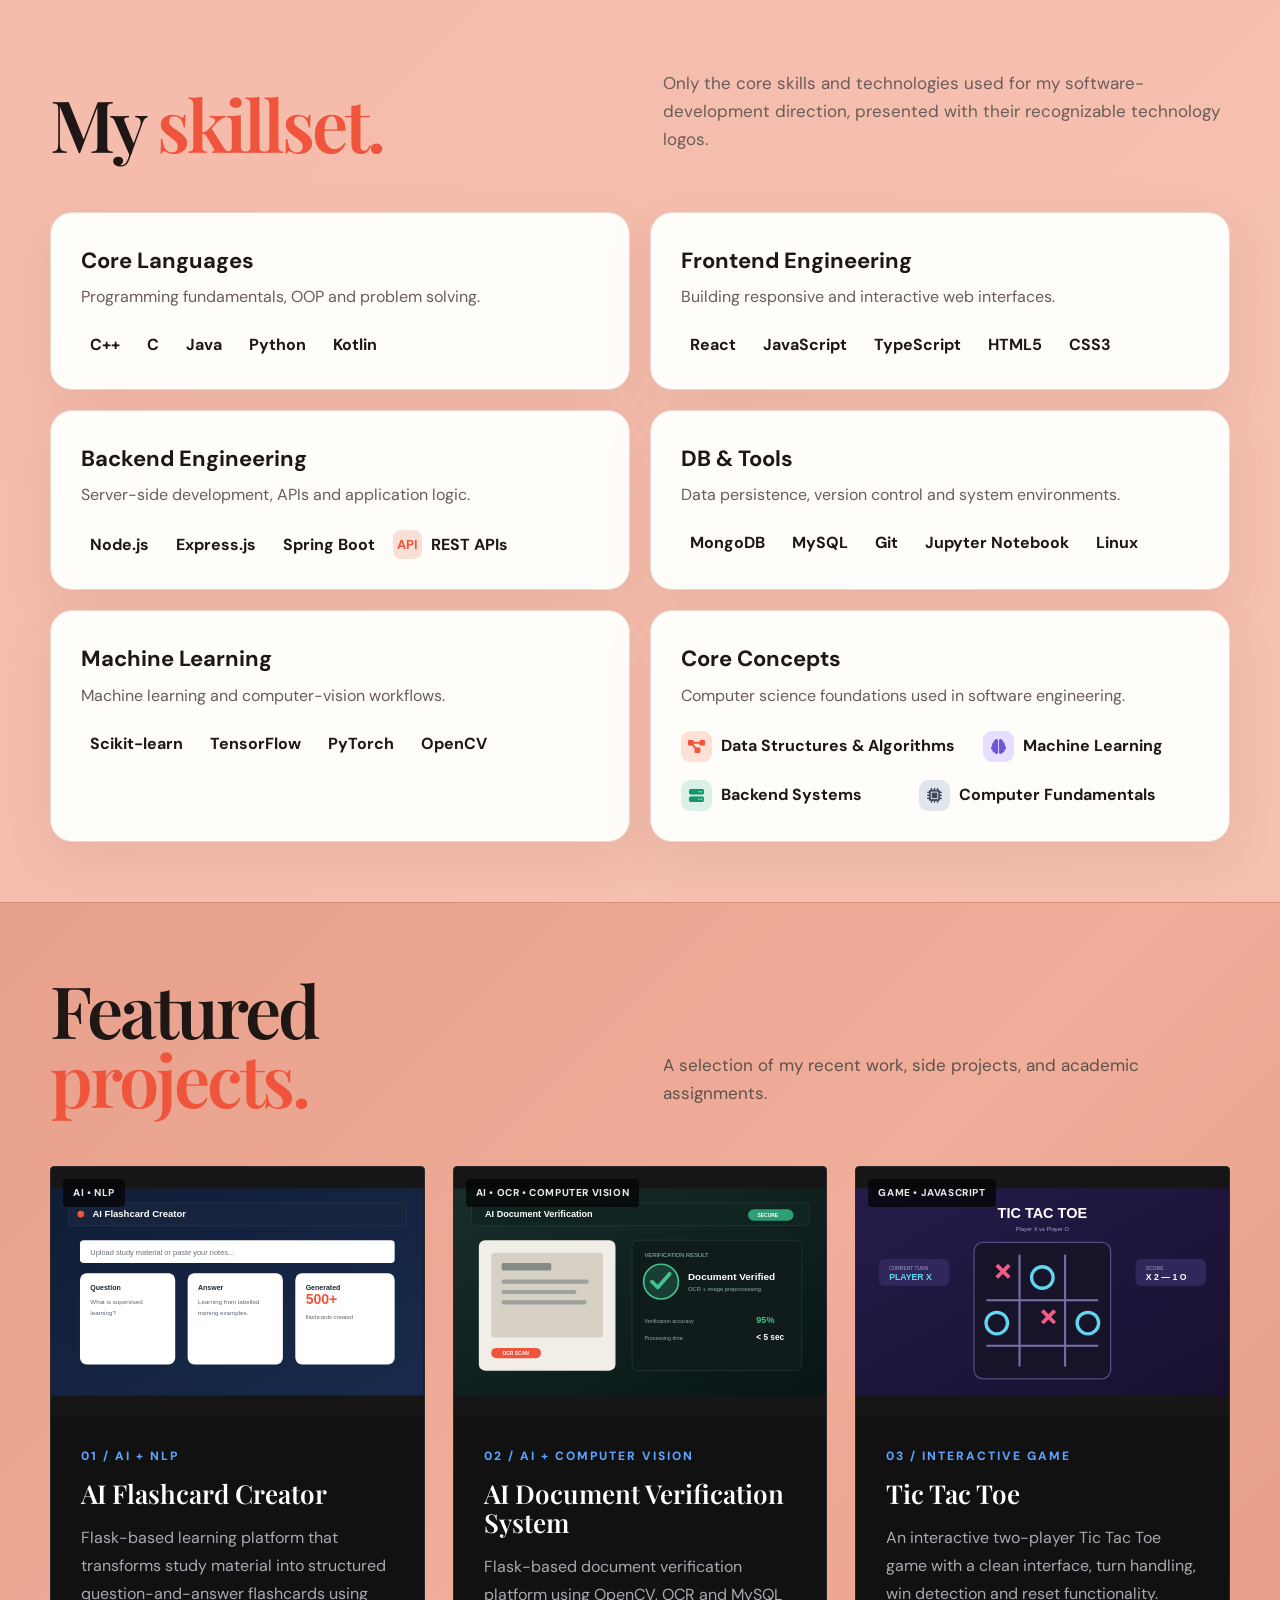
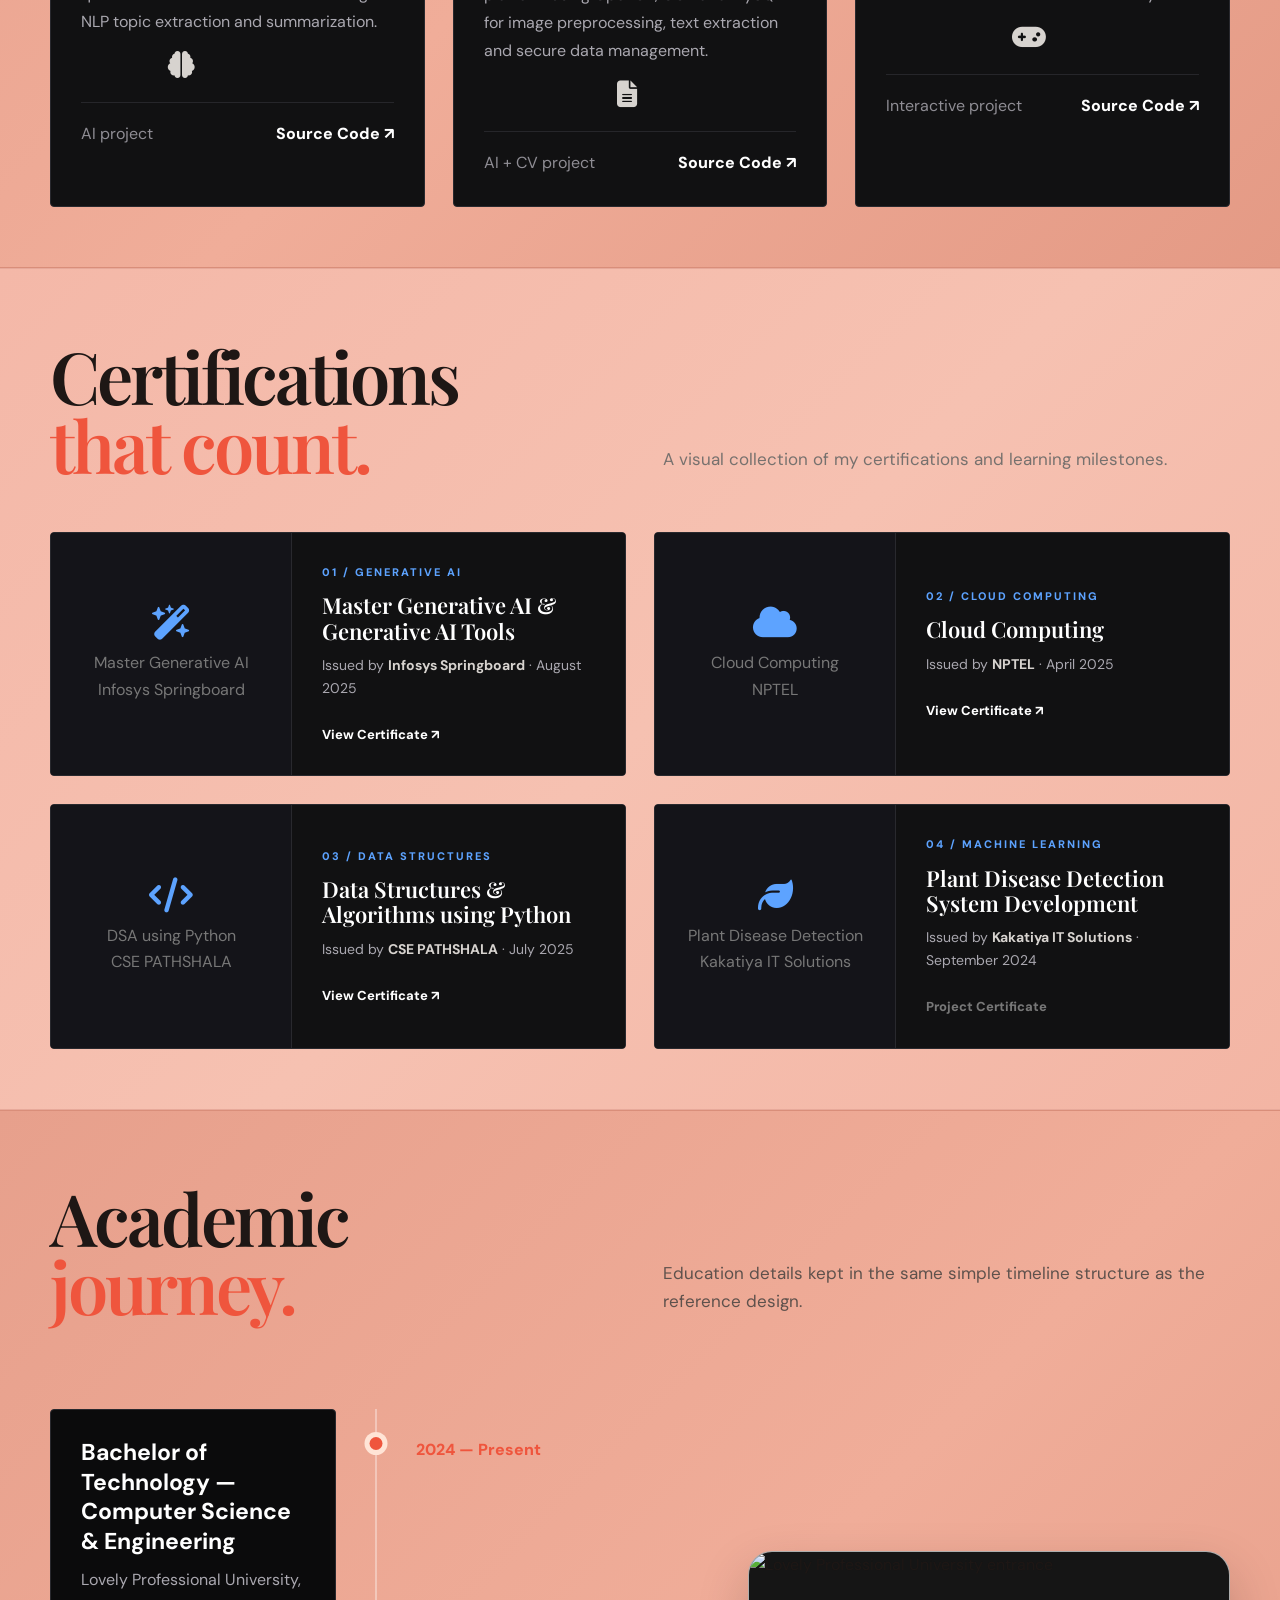
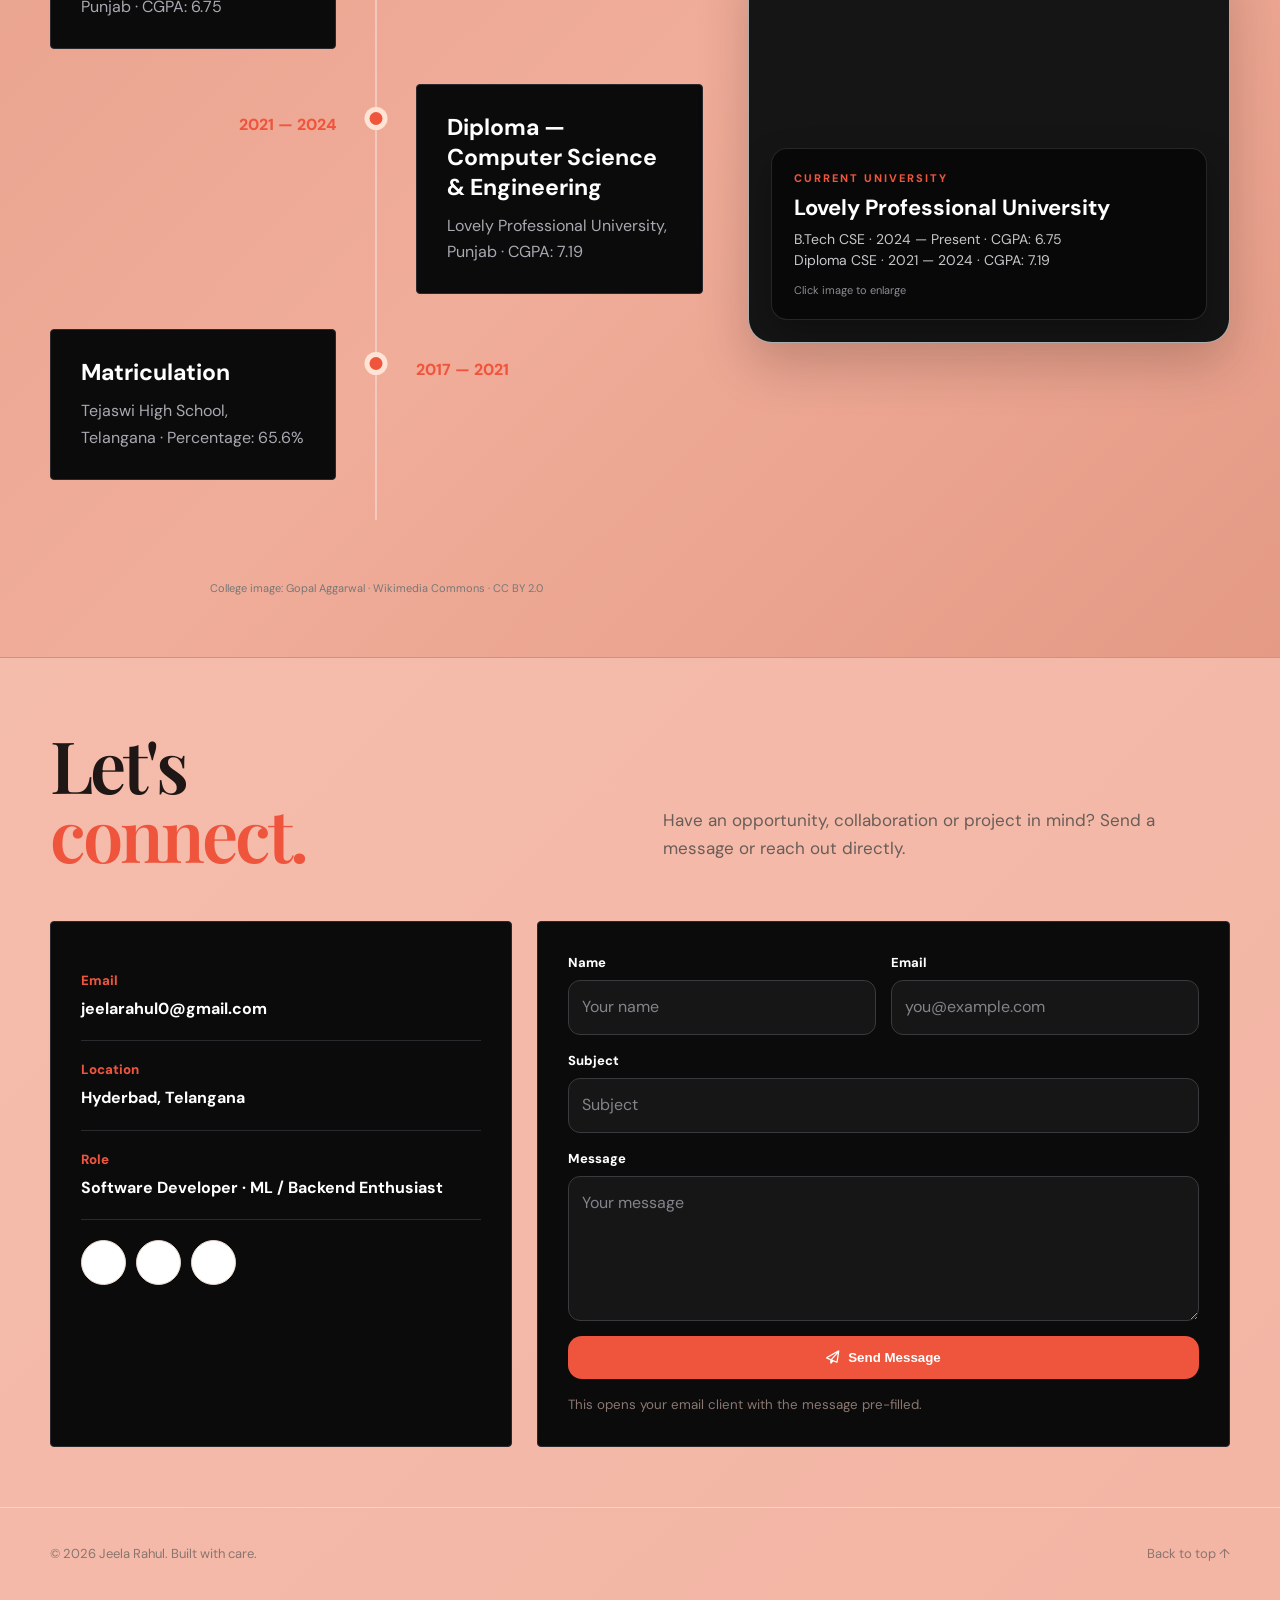
==== commit 58a51365: "Update portfolio" ====
--- a/Untitled-2.html
+++ b/Untitled-2.html
@@ -35,7 +35,7 @@
 .menu{display:none;border:1px solid var(--line);background:white;border-radius:12px;padding:10px 12px;font-size:20px}
 
 section{padding:60px 0}
-.hero{min-height:calc(100vh - 78px);display:flex;align-items:center;padding-top:65px}
+.hero{min-height:auto;display:flex;align-items:flex-start;padding:48px 0 70px}
 .hero-grid{display:grid;grid-template-columns:1.15fr .85fr;gap:55px;align-items:center}
 .kicker,.section-kicker{color:var(--orange);font-size:13px;letter-spacing:3px;text-transform:uppercase;font-weight:800}
 .section-kicker{font-size:0;line-height:0;height:0;margin:0}.section-kicker:before{display:none}
@@ -51,14 +51,21 @@
 .btn.orange{background:var(--orange);color:#fff;border-color:var(--orange)}
 .pills{display:flex;gap:10px;flex-wrap:wrap}
 .pill{padding:8px 14px;border:1px solid #eccfc2;background:rgba(255,255,255,.72);border-radius:99px;color:#594d48;font-size:14px}
-.hero-card{background:linear-gradient(145deg,#ffe0d1,#fff9f5);border:1px solid #edcfc1;border-radius:36px;padding:22px;box-shadow:var(--shadow);transform:rotate(1.5deg)}
-.profile-photo-wrap{width:190px;height:190px;margin:0 auto 18px;border-radius:50%;overflow:hidden;background:#fff;border:7px solid rgba(255,255,255,.9);box-shadow:0 14px 30px rgba(31,20,15,.16);cursor:zoom-in}.profile-photo{width:100%;height:100%;object-fit:cover;display:block;transition:transform .25s ease}.profile-photo-wrap:hover .profile-photo{transform:scale(1.025)}
-.code-window{background:#201b19;border-radius:20px;padding:15px;color:#fce9df;min-height:0;box-shadow:0 16px 30px rgba(31,20,15,.18)}
-.dots{display:flex;gap:6px;margin-bottom:13px}.dots i{width:8px;height:8px;border-radius:50%;background:#8d7369}
-.code-line{font-family:ui-monospace,SFMono-Regular,Consolas,monospace;font-size:10px;margin:6px 0;color:#f3cbbd;white-space:nowrap}
+.hero-card{background:linear-gradient(145deg,#ffe0d1,#fff9f5);border:1px solid #edcfc1;border-radius:36px;padding:26px;box-shadow:var(--shadow);transform:rotate(1.5deg)}
+.hero-right{display:flex;flex-direction:column;align-items:center;gap:12px}
+.profile-photo-wrap{width:215px;height:215px;margin:0 auto;border-radius:50%;overflow:hidden;background:#fff;border:7px solid rgba(255,255,255,.9);box-shadow:0 14px 30px rgba(31,20,15,.16);cursor:zoom-in}
+.profile-photo{width:100%;height:100%;object-fit:cover;display:block;transition:transform .25s ease}
+.profile-photo-wrap:hover .profile-photo{transform:scale(1.025)}
+.photo-modal{display:none;position:fixed;inset:0;z-index:9999;background:rgba(0,0,0,.86);align-items:center;justify-content:center;padding:30px;cursor:zoom-out}
+.photo-modal.open{display:flex}
+.photo-modal img{max-width:92vw;max-height:92vh;width:auto;height:auto;object-fit:contain;border-radius:18px;box-shadow:0 25px 70px rgba(0,0,0,.45)}
+.photo-modal-close{position:absolute;top:20px;right:28px;width:46px;height:46px;border:0;border-radius:50%;background:rgba(255,255,255,.12);color:#fff;font-size:30px;line-height:1;cursor:pointer}
+.photo-modal-close:hover{background:rgba(255,255,255,.22)}
+.code-window{background:#201b19;border-radius:23px;padding:20px;color:#fce9df;min-height:350px;box-shadow:0 20px 40px rgba(31,20,15,.2)}
+.dots{display:flex;gap:7px;margin-bottom:22px}.dots i{width:9px;height:9px;border-radius:50%;background:#8d7369}
+.code-line{font-family:ui-monospace,SFMono-Regular,Consolas,monospace;font-size:13px;margin:9px 0;color:#f3cbbd}
 .code-line b{color:#ff8266}.code-line em{color:#aee1c0;font-style:normal}.code-line small{color:#9f918a}
-.mini-stat{display:flex;justify-content:space-between;margin-top:12px;padding-top:11px;border-top:1px solid #6b5148;color:#f8d9ce;font-size:10px}
-.photo-modal{display:none;position:fixed;inset:0;z-index:9999;background:rgba(0,0,0,.86);align-items:center;justify-content:center;padding:30px;cursor:zoom-out}.photo-modal.open{display:flex}.photo-modal img{max-width:92vw;max-height:92vh;width:auto;height:auto;object-fit:contain;border-radius:18px;box-shadow:0 25px 70px rgba(0,0,0,.45)}.photo-modal-close{position:absolute;top:20px;right:28px;width:46px;height:46px;border:0;border-radius:50%;background:rgba(255,255,255,.12);color:#fff;font-size:30px;line-height:1;cursor:pointer}.photo-modal-close:hover{background:rgba(255,255,255,.22)}
+.mini-stat{display:flex;justify-content:space-between;margin-top:18px;padding-top:17px;border-top:1px solid #6b5148;color:#f8d9ce;font-size:13px}
 
 .section-head{display:grid;grid-template-columns:1fr 1fr;gap:45px;align-items:end;margin-bottom:42px}
 h2{font:600 clamp(48px,6vw,72px)/.95 "Playfair Display",serif;letter-spacing:-3px;margin:12px 0}
@@ -101,7 +108,28 @@
 .tech-icon:hover{transform:translateY(-2px)}.project-footer{display:flex;justify-content:space-between;align-items:center;margin-top:22px;padding-top:18px;border-top:1px solid #26262a;color:#8f8d94}.project-link{color:#fff;font-weight:800}.project-art{width:100%;height:100%;display:block}
 .certificates-section{background:#0b0b0c;color:#fff;border-top:1px solid #26262a;border-bottom:1px solid #26262a}.certificates-section .section-desc{color:#aaa8b0}.certificates-section .section-kicker{color:var(--orange)}.certificates-section .section-kicker:before{background:var(--orange)}.certificates-section h2{color:#fff}.certs-grid{display:grid;grid-template-columns:repeat(2,minmax(0,1fr));gap:28px}.cert{display:grid;grid-template-columns:48% 52%;min-height:280px;background:#050506;border:1px solid #29292e;border-radius:4px;padding:0;overflow:hidden;box-shadow:none}.cert-image{min-height:280px;background:#141419;display:flex;align-items:center;justify-content:center;overflow:hidden;border-right:1px solid #29292e}.cert-image img{width:100%;height:100%;display:block;object-fit:contain;background:#fff}.cert-info{padding:30px;display:flex;flex-direction:column;justify-content:center}.cert-number{color:#5da3ff;font-size:11px;letter-spacing:2px;font-weight:800;margin-bottom:12px}.cert h3{font:600 22px/1.15 'Playfair Display',serif;margin:0 0 10px;color:#fff}.cert p{margin:0;color:#aaa8b0;font-size:14px}.cert p strong{color:#d7d3cf}.cert a{display:inline-flex;align-items:center;gap:8px;margin-top:24px;color:#fff;font-size:13px;font-weight:800}.cert a:hover{color:#5da3ff}.cert-placeholder{height:100%;width:100%;display:grid;place-items:center;text-align:center;padding:20px;color:#777}.cert-placeholder i{font-size:35px;color:#5da3ff;margin-bottom:10px}
 
-.education{background:linear-gradient(135deg,#e7a08c 0%,#f0ad99 52%,#e49a85 100%);border-top:1px solid #d98e7a;border-bottom:1px solid #d98e7a}.education .section-desc{color:#5e514c}.timeline{position:relative;margin-top:35px;padding-bottom:5px}.timeline:before{content:"";position:absolute;left:50%;top:0;bottom:0;width:1px;background:rgba(255,255,255,.72);transform:translateX(-50%)}.edu{display:grid;grid-template-columns:1fr 1fr;column-gap:80px;min-height:175px;padding:0 0 35px;position:relative;align-items:start}.edu:after{content:"";position:absolute;left:50%;top:28px;width:13px;height:13px;border-radius:50%;background:var(--orange);box-shadow:0 0 0 5px #ffe4d6;transform:translateX(-50%);z-index:2}.edu-content{background:#0b0b0c;color:#fff;border:1px solid #29292e;border-radius:4px;padding:28px 30px;box-shadow:none;min-height:145px}.edu-year{font-weight:800;color:var(--orange);font-size:16px;padding-top:28px;white-space:nowrap}.edu h3{font-size:23px;line-height:1.3;margin:0 0 10px;color:#fff}.edu p{margin:0;color:#aaa8b0}.edu:nth-child(odd) .edu-content{grid-column:1}.edu:nth-child(odd) .edu-year{grid-column:2;grid-row:1}.edu:nth-child(even) .edu-content{grid-column:2;grid-row:1}.edu:nth-child(even) .edu-year{grid-column:1;grid-row:1;text-align:right}
+.education{background:linear-gradient(135deg,#e7a08c 0%,#f0ad99 52%,#e49a85 100%);border-top:1px solid #d98e7a;border-bottom:1px solid #d98e7a}
+.education-showcase{display:grid;grid-template-columns:1.15fr .85fr;gap:45px;align-items:center}
+.education-photo-card{position:relative;border-radius:24px;overflow:hidden;min-height:390px;background:#151515;box-shadow:0 22px 50px rgba(45,24,18,.22);cursor:zoom-in;border:1px solid rgba(255,255,255,.65)}
+.education-photo-card>img{width:100%;height:100%;min-height:390px;display:block;object-fit:cover;transition:transform .35s ease}
+.education-photo-card:hover>img{transform:scale(1.025)}
+.education-photo-overlay{position:absolute;left:22px;right:22px;bottom:22px;background:rgba(8,8,9,.94);color:#fff;border:1px solid rgba(255,255,255,.12);border-radius:16px;padding:20px 22px;box-shadow:0 15px 35px rgba(0,0,0,.28)}
+.education-photo-overlay .edu-overlay-kicker{color:var(--orange);font-size:11px;letter-spacing:2px;text-transform:uppercase;font-weight:800;margin-bottom:7px}
+.education-photo-overlay h3{font-size:22px;line-height:1.25;margin:0 0 7px;color:#fff}
+.education-photo-overlay p{margin:0;color:#c9c6c9;font-size:14px;line-height:1.5}
+.education-photo-overlay small{display:block;margin-top:10px;color:#8f8b91;font-size:11px}
+.education-image-modal{display:none;position:fixed;inset:0;z-index:10000;background:rgba(0,0,0,.9);padding:30px;align-items:center;justify-content:center;cursor:zoom-out}
+.education-image-modal.open{display:flex}
+.education-image-modal-inner{position:relative;width:min(1100px,94vw);height:min(760px,90vh);border-radius:22px;overflow:hidden;background:#111;box-shadow:0 30px 90px rgba(0,0,0,.55);display:flex;align-items:flex-end;justify-content:center}
+.education-image-modal-inner>img{position:absolute;inset:0;width:100%;height:100%;object-fit:cover}
+.education-modal-details{position:relative;z-index:2;width:min(650px,calc(100% - 40px));margin:0 auto 24px;background:rgba(8,8,9,.95);color:#fff;border:1px solid rgba(255,255,255,.14);border-radius:16px;padding:20px 24px}
+.education-modal-details .edu-overlay-kicker{color:var(--orange);font-size:11px;letter-spacing:2px;text-transform:uppercase;font-weight:800;margin-bottom:7px}
+.education-modal-details h3{font-size:24px;margin:0 0 7px;color:#fff}
+.education-modal-details p{margin:0;color:#c9c6c9;line-height:1.5}
+.education-modal-close{position:absolute;z-index:3;top:14px;right:14px;width:44px;height:44px;border:0;border-radius:50%;background:rgba(0,0,0,.65);color:#fff;font-size:28px;cursor:pointer}
+@media(max-width:900px){.education-showcase{grid-template-columns:1fr}.education-photo-card,.education-photo-card>img{min-height:330px}.education-image-modal-inner{height:80vh}}
+@media(max-width:600px){.education-photo-card,.education-photo-card>img{min-height:270px}.education-photo-overlay{left:14px;right:14px;bottom:14px;padding:16px}.education-image-modal{padding:14px}.education-modal-details{width:calc(100% - 24px);margin-bottom:12px;padding:16px}.education-modal-details h3{font-size:19px}}
+.education .section-desc{color:#5e514c}.timeline{position:relative;margin-top:35px;padding-bottom:5px}.timeline:before{content:"";position:absolute;left:50%;top:0;bottom:0;width:1px;background:rgba(255,255,255,.72);transform:translateX(-50%)}.edu{display:grid;grid-template-columns:1fr 1fr;column-gap:80px;min-height:175px;padding:0 0 35px;position:relative;align-items:start}.edu:after{content:"";position:absolute;left:50%;top:28px;width:13px;height:13px;border-radius:50%;background:var(--orange);box-shadow:0 0 0 5px #ffe4d6;transform:translateX(-50%);z-index:2}.edu-content{background:#0b0b0c;color:#fff;border:1px solid #29292e;border-radius:4px;padding:28px 30px;box-shadow:none;min-height:145px}.edu-year{font-weight:800;color:var(--orange);font-size:16px;padding-top:28px;white-space:nowrap}.edu h3{font-size:23px;line-height:1.3;margin:0 0 10px;color:#fff}.edu p{margin:0;color:#aaa8b0}.edu:nth-child(odd) .edu-content{grid-column:1}.edu:nth-child(odd) .edu-year{grid-column:2;grid-row:1}.edu:nth-child(even) .edu-content{grid-column:2;grid-row:1}.edu:nth-child(even) .edu-year{grid-column:1;grid-row:1;text-align:right}
 
 .contact-grid{display:grid;grid-template-columns:.8fr 1.2fr;gap:25px}.contact-grid .card{background:#0b0b0c;color:#fff;border:1px solid #29292e;border-radius:4px;box-shadow:none;padding:30px}.contact-info .contact-item{padding:18px 0;border-bottom:1px solid #29292e}.contact-item small{display:block;color:var(--orange);font-weight:800;margin-bottom:4px}.socials{display:flex;gap:10px;margin-top:20px}.social{width:45px;height:45px;border-radius:50%;display:grid;place-items:center;border:1px solid var(--line);background:#fff}.social:hover{background:var(--ink);color:white}.form{display:grid;gap:15px}.form-row{display:grid;grid-template-columns:1fr 1fr;gap:15px}.field{display:grid;gap:7px}.field label{font-size:13px;font-weight:800;color:#fff}.field input,.field textarea{font:inherit;border:1px solid #3a393e;background:#161617;color:#fff;border-radius:12px;padding:13px;outline:none}.field input::placeholder,.field textarea::placeholder{color:#85838a}.field input:focus,.field textarea:focus{border-color:var(--orange);box-shadow:0 0 0 3px rgba(239,85,61,.1)}textarea{min-height:145px;resize:vertical}.send{border:0;cursor:pointer;justify-content:center}
 
@@ -201,21 +229,21 @@
    </div>
    <div class="pills"><span class="pill">Software Developer</span><span class="pill">ML Enthusiast</span><span class="pill">Backend Enthusiast</span><span class="pill">DSA</span></div>
   </div>
-  <div class="hero-card">
+  <div class="hero-right">
    <div class="profile-photo-wrap" id="profilePhotoBtn" role="button" tabindex="0" aria-label="Open profile photo">
     <img class="profile-photo" src="https://drive.google.com/thumbnail?id=13dMug_ctA5UdhlBiqGhrgzb4KM1KM4IR&sz=w900" onerror="this.onerror=null;this.src='assets/profile-photo.png'" alt="Jeela Rahul profile photo">
    </div>
+   <div class="hero-card">
    <div class="code-window">
-     <div class="dots"><i></i><i></i><i></i></div>
-     <div class="code-line"><small>01</small> <b>class</b> Rahul:</div>
-     <div class="code-line"><small>02</small> &nbsp;&nbsp;role = <em>"Software Developer"</em></div>
-     <div class="code-line"><small>03</small> &nbsp;&nbsp;focus = [<em>"Backend"</em>, <em>"ML"</em>]</div>
-     <div class="code-line"><small>04</small> &nbsp;&nbsp;skills = [<em>"C++"</em>, <em>"Java"</em>]</div>
-     <div class="code-line"><small>05</small> &nbsp;&nbsp;skills += [<em>"Python"</em>, <em>"JavaScript"</em>]</div>
-     <div class="code-line"><small>06</small> &nbsp;&nbsp;build(<em>"useful software"</em>)</div>
-     <div class="code-line"><small>07</small> &nbsp;&nbsp;learn(<em>"every day"</em>)</div>
-     <div class="mini-stat"><span>DSA • ML • Backend</span><span>● Available</span></div>
-    </div>
+    <div class="dots"><i></i><i></i><i></i></div>
+    <div class="code-line"><small>01</small> <b>class</b> Rahul:</div>
+    <div class="code-line"><small>02</small> &nbsp;&nbsp;role = <em>"Software Developer"</em></div>
+    <div class="code-line"><small>03</small> &nbsp;&nbsp;focus = [<em>"Backend"</em>, <em>"ML"</em>]</div>
+    <div class="code-line"><small>04</small> &nbsp;&nbsp;skills = [<em>"C++"</em>, <em>"Java"</em>]</div>
+    <div class="code-line"><small>05</small> &nbsp;&nbsp;skills += [<em>"Python"</em>, <em>"JavaScript"</em>]</div>
+    <div class="code-line"><small>06</small> &nbsp;&nbsp;build(<em>"useful software"</em>)</div>
+    <div class="code-line"><small>07</small> &nbsp;&nbsp;learn(<em>"every day"</em>)</div>
+    <div class="mini-stat"><span>DSA • ML • Backend</span><span>● Available</span></div>
    </div>
   </div>
  </div>
@@ -243,6 +271,7 @@
      <span class="about-tech-pill"><i class="fa-solid fa-brain"></i> ML / AI</span>
      <span class="about-tech-pill"><i class="fa-solid fa-code"></i> DSA</span>
     </div>
+   </div>
    </div>
   </div>
  </div>
@@ -335,13 +364,38 @@
 <section id="education" class="education">
  <div class="container">
   <div class="section-head"><div><div class="section-kicker">Education</div><h2>Academic<br><span style="color:#ef553d">journey.</span></h2></div><p class="section-desc">Education details kept in the same simple timeline structure as the reference design.</p></div>
-  <div class="timeline">
-   <div class="edu"><div class="edu-year">2024 — Present</div><div class="edu-content"><h3>Bachelor of Technology — Computer Science & Engineering</h3><p>Lovely Professional University, Punjab · CGPA: 6.75</p></div></div>
-   <div class="edu"><div class="edu-year">2021 — 2024</div><div class="edu-content"><h3>Diploma — Computer Science & Engineering</h3><p>Lovely Professional University, Punjab · CGPA: 7.19</p></div></div>
-   <div class="edu"><div class="edu-year">2017 — 2021</div><div class="edu-content"><h3>Matriculation</h3><p>Tejaswi High School, Telangana · Percentage: 65.6%</p></div></div>
-  </div>
- </div>
-</section>
+  <div class="education-showcase">
+   <div class="timeline">
+    <div class="edu"><div class="edu-year">2024 — Present</div><div class="edu-content"><h3>Bachelor of Technology — Computer Science & Engineering</h3><p>Lovely Professional University, Punjab · CGPA: 6.75</p></div></div>
+    <div class="edu"><div class="edu-year">2021 — 2024</div><div class="edu-content"><h3>Diploma — Computer Science & Engineering</h3><p>Lovely Professional University, Punjab · CGPA: 7.19</p></div></div>
+    <div class="edu"><div class="edu-year">2017 — 2021</div><div class="edu-content"><h3>Matriculation</h3><p>Tejaswi High School, Telangana · Percentage: 65.6%</p></div></div>
+   </div>
+
+   <div class="education-photo-card" id="educationPhotoBtn" role="button" tabindex="0" aria-label="Open Lovely Professional University image">
+    <img src="https://upload.wikimedia.org/wikipedia/commons/e/e6/Lovely_Professional_University_%28LPU%29%2C_Jalandhar-Phagwara_Highway%2C_Jalandhar.jpg" alt="Lovely Professional University entrance">
+    <div class="education-photo-overlay">
+     <div class="edu-overlay-kicker">Current University</div>
+     <h3>Lovely Professional University</h3>
+     <p>B.Tech CSE · 2024 — Present · CGPA: 6.75<br>Diploma CSE · 2021 — 2024 · CGPA: 7.19</p>
+     <small>Click image to enlarge</small>
+    </div>
+   </div>
+   <div style="text-align:center;font-size:11px;color:#777;margin-top:14px">College image: Gopal Aggarwal · Wikimedia Commons · CC BY 2.0</div>
+  </div>
+ </div>
+</section>
+
+<div class="education-image-modal id="educationImageModal" aria-hidden="true">
+ <div class="education-image-modal-inner">
+  <button class="education-modal-close" id="educationModalClose" aria-label="Close college image">&times;</button>
+  <img src="https://upload.wikimedia.org/wikipedia/commons/e/e6/Lovely_Professional_University_%28LPU%29%2C_Jalandhar-Phagwara_Highway%2C_Jalandhar.jpg" alt="Lovely Professional University entrance enlarged">
+  <div class="education-modal-details">
+   <div class="edu-overlay-kicker">Education</div>
+   <h3>Lovely Professional University</h3>
+   <p><strong>B.Tech — Computer Science & Engineering</strong> · 2024 — Present · CGPA: 6.75<br><strong>Diploma — Computer Science & Engineering</strong> · 2021 — 2024 · CGPA: 7.19</p>
+  </div>
+ </div>
+</div>
 
 <section id="contact">
  <div class="container">
@@ -378,13 +432,50 @@
 const profilePhotoBtn=document.getElementById('profilePhotoBtn');
 const photoModal=document.getElementById('photoModal');
 const photoModalClose=document.getElementById('photoModalClose');
-function openPhotoModal(){photoModal.classList.add('open');photoModal.setAttribute('aria-hidden','false');document.body.style.overflow='hidden'}
-function closePhotoModal(){photoModal.classList.remove('open');photoModal.setAttribute('aria-hidden','true');document.body.style.overflow=''}
+
+function openPhotoModal(){
+  photoModal.classList.add('open');
+  photoModal.setAttribute('aria-hidden','false');
+  document.body.style.overflow='hidden';
+}
+function closePhotoModal(){
+  photoModal.classList.remove('open');
+  photoModal.setAttribute('aria-hidden','true');
+  document.body.style.overflow='';
+}
 profilePhotoBtn.addEventListener('click',openPhotoModal);
-profilePhotoBtn.addEventListener('keydown',e=>{if(e.key==='Enter'||e.key===' '){e.preventDefault();openPhotoModal()}});
-photoModalClose.addEventListener('click',e=>{e.stopPropagation();closePhotoModal()});
-photoModal.addEventListener('click',e=>{if(e.target===photoModal)closePhotoModal()});
-document.addEventListener('keydown',e=>{if(e.key==='Escape')closePhotoModal()});
+profilePhotoBtn.addEventListener('keydown',e=>{
+  if(e.key==='Enter'||e.key===' '){e.preventDefault();openPhotoModal();}
+});
+photoModalClose.addEventListener('click',e=>{e.stopPropagation();closePhotoModal();});
+photoModal.addEventListener('click',e=>{if(e.target===photoModal)closePhotoModal();});
+document.addEventListener('keydown',e=>{if(e.key==='Escape'){closePhotoModal();closeEducationModal();}});
+
+const educationPhotoBtn=document.getElementById('educationPhotoBtn');
+const educationImageModal=document.getElementById('educationImageModal');
+const educationModalClose=document.getElementById('educationModalClose');
+
+function openEducationModal(){
+  educationImageModal.classList.add('open');
+  educationImageModal.setAttribute('aria-hidden','false');
+  document.body.style.overflow='hidden';
+}
+function closeEducationModal(){
+  educationImageModal.classList.remove('open');
+  educationImageModal.setAttribute('aria-hidden','true');
+  document.body.style.overflow='';
+}
+educationPhotoBtn.addEventListener('click',openEducationModal);
+educationPhotoBtn.addEventListener('keydown',e=>{
+  if(e.key==='Enter'||e.key===' '){e.preventDefault();openEducationModal();}
+});
+educationModalClose.addEventListener('click',e=>{e.stopPropagation();closeEducationModal();});
+educationImageModal.addEventListener('click',e=>{
+  if(e.target===educationImageModal)closeEducationModal();
+});
+educationImageModal.querySelector('.education-image-modal-inner').addEventListener('click',e=>{
+  if(e.target===educationImageModal.querySelector('.education-image-modal-inner'))closeEducationModal();
+});
 
 document.getElementById('contactForm').addEventListener('submit',e=>{
  e.preventDefault();
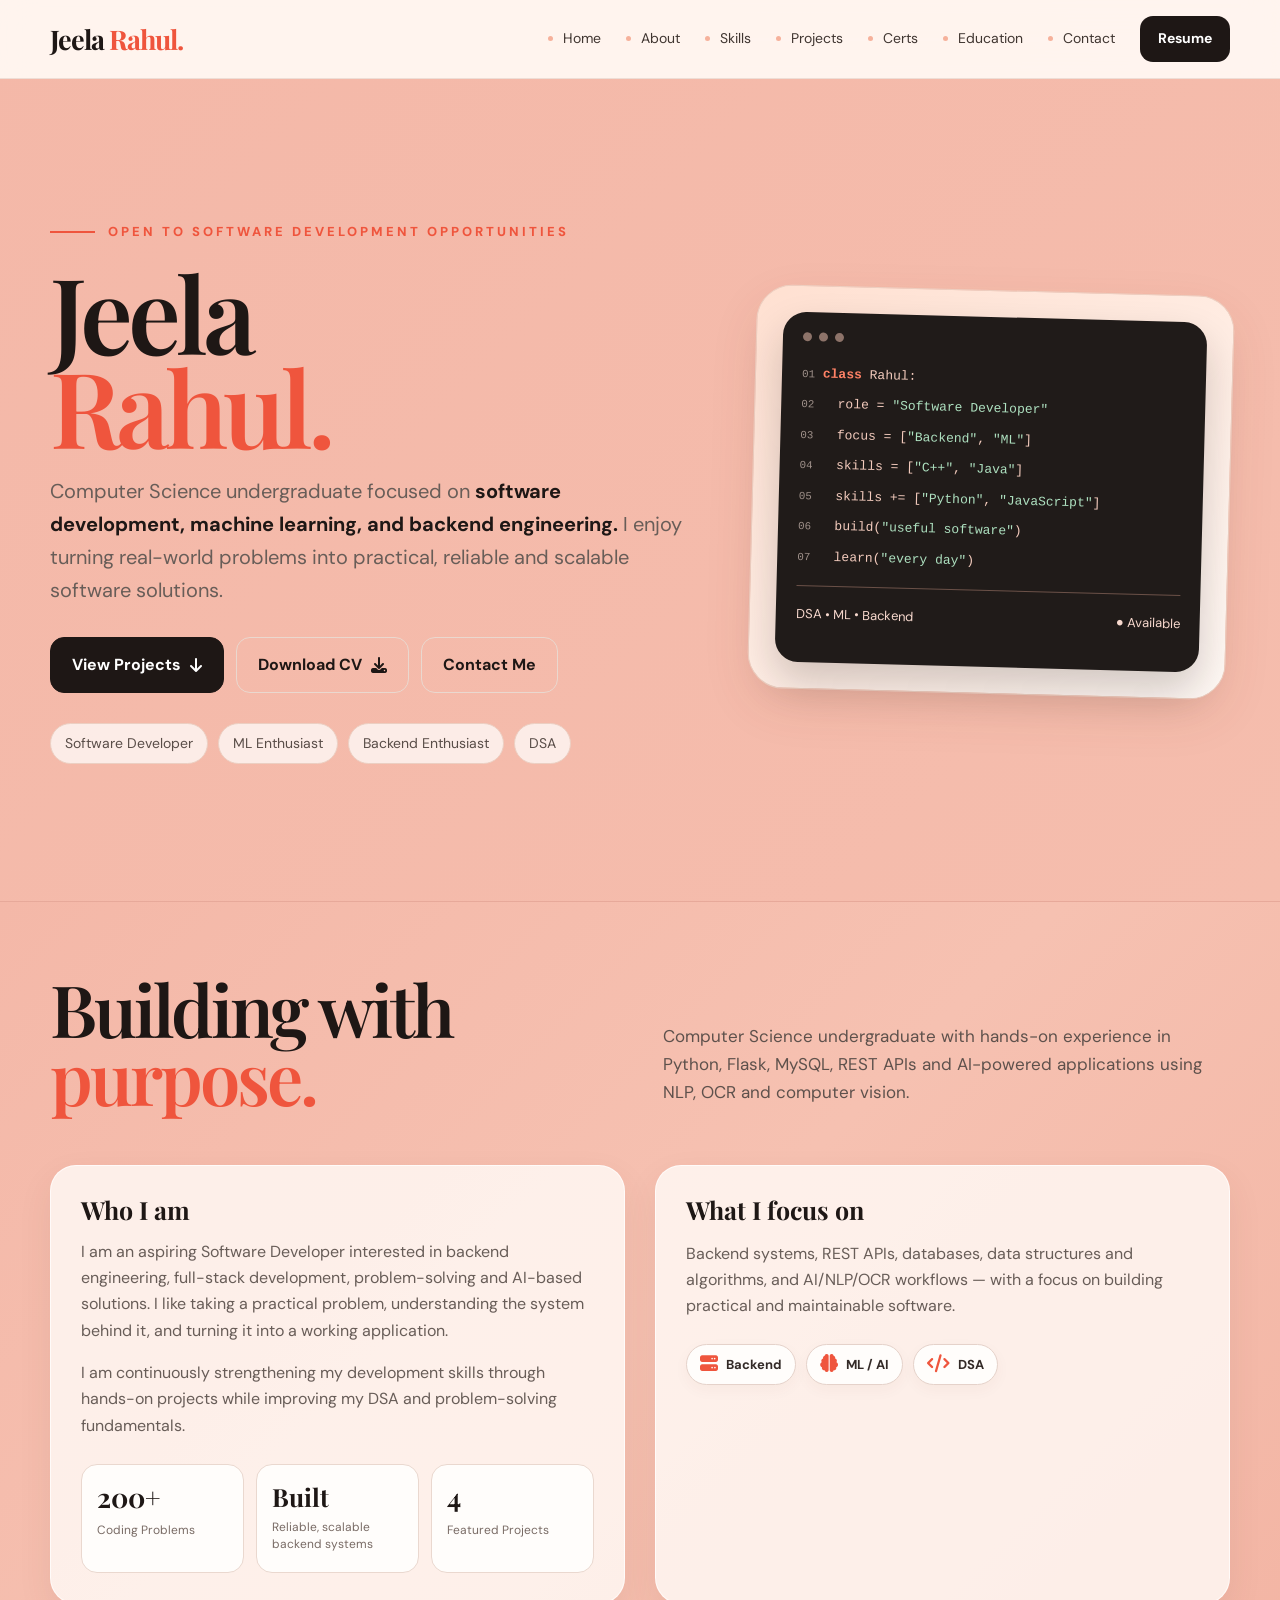
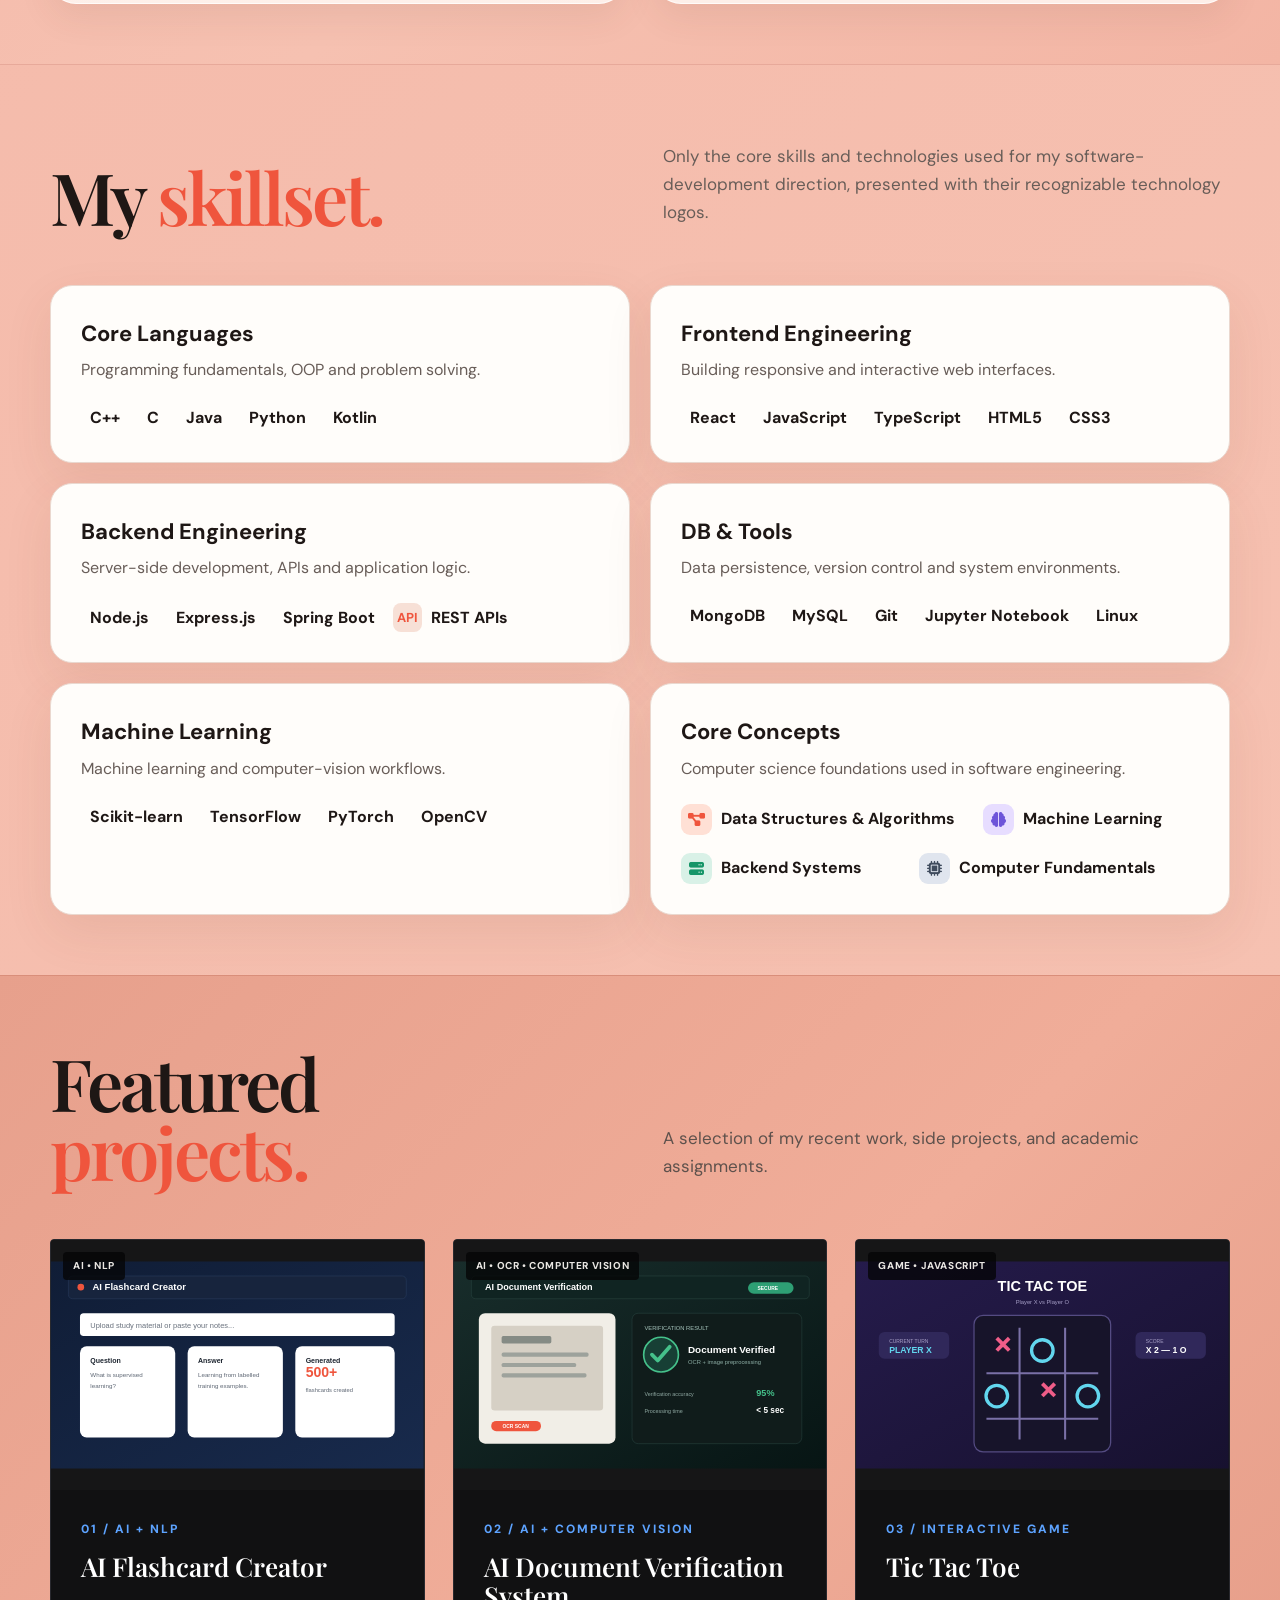
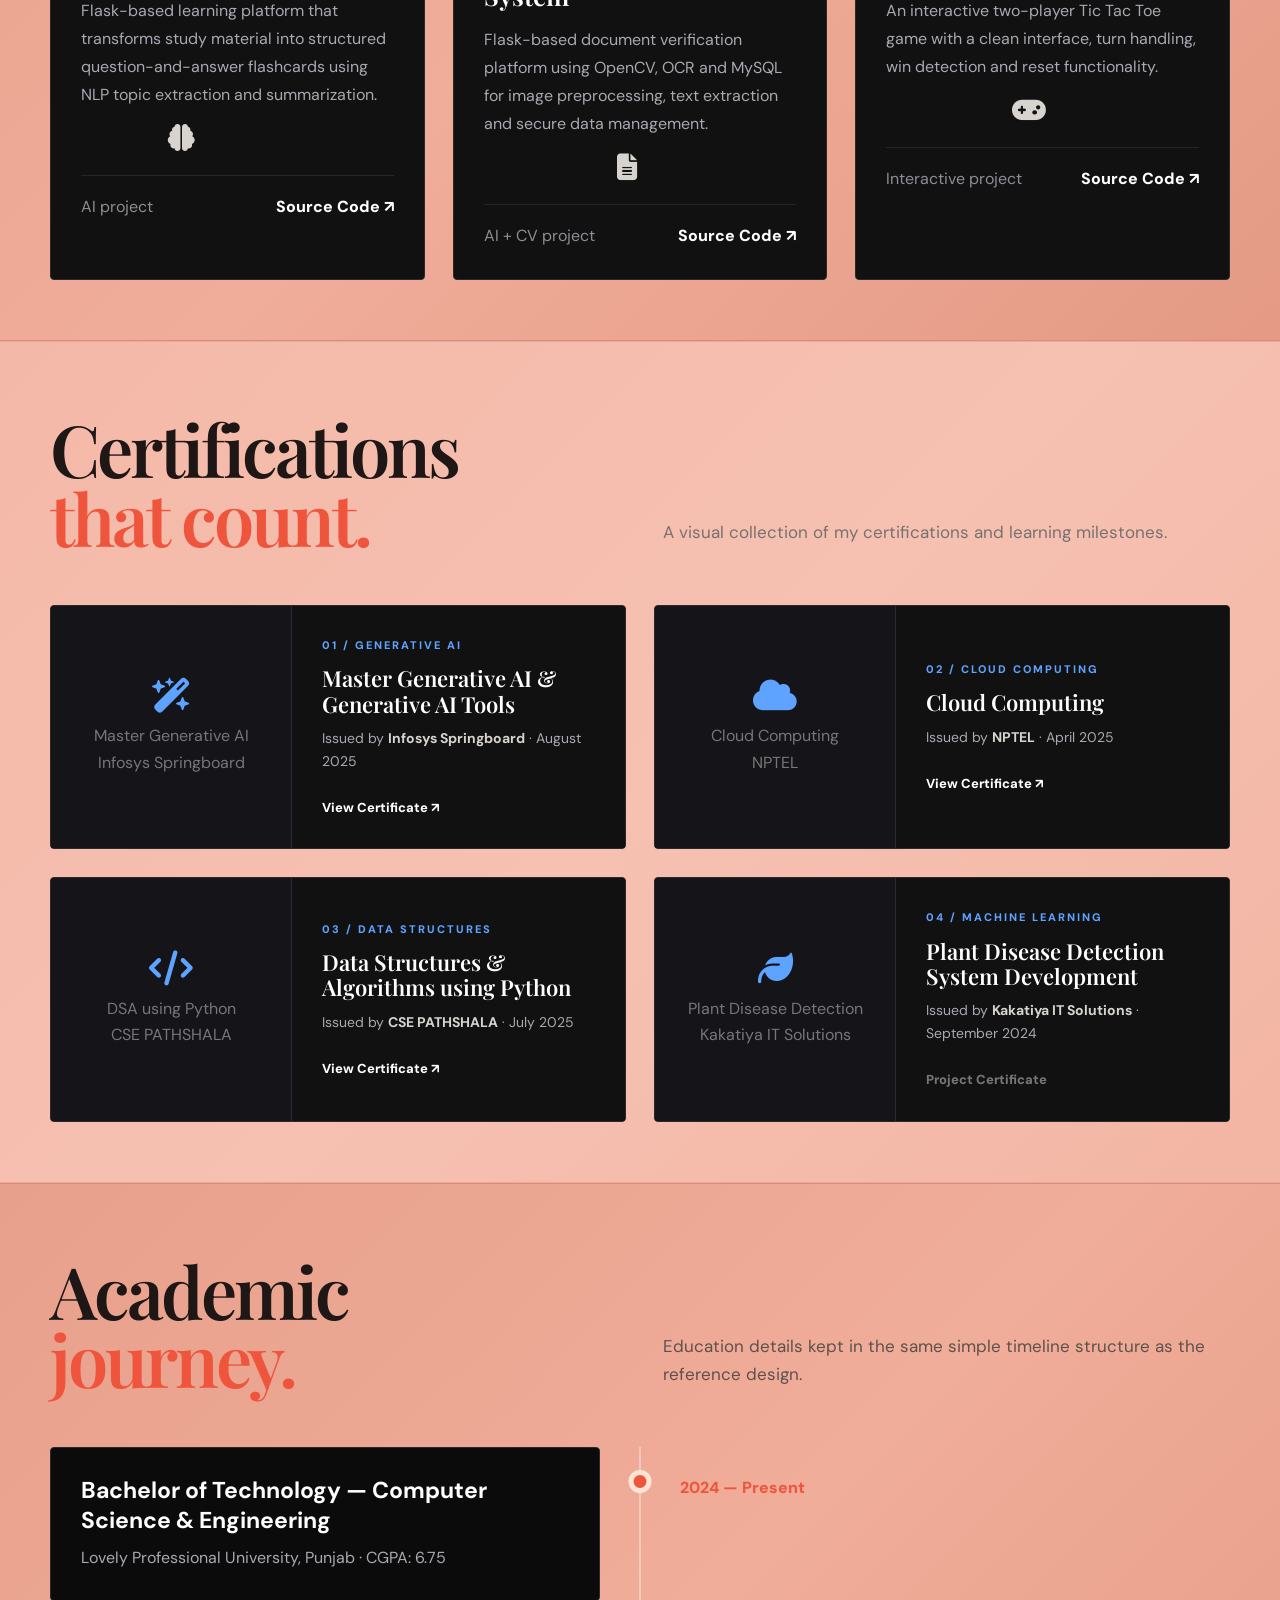
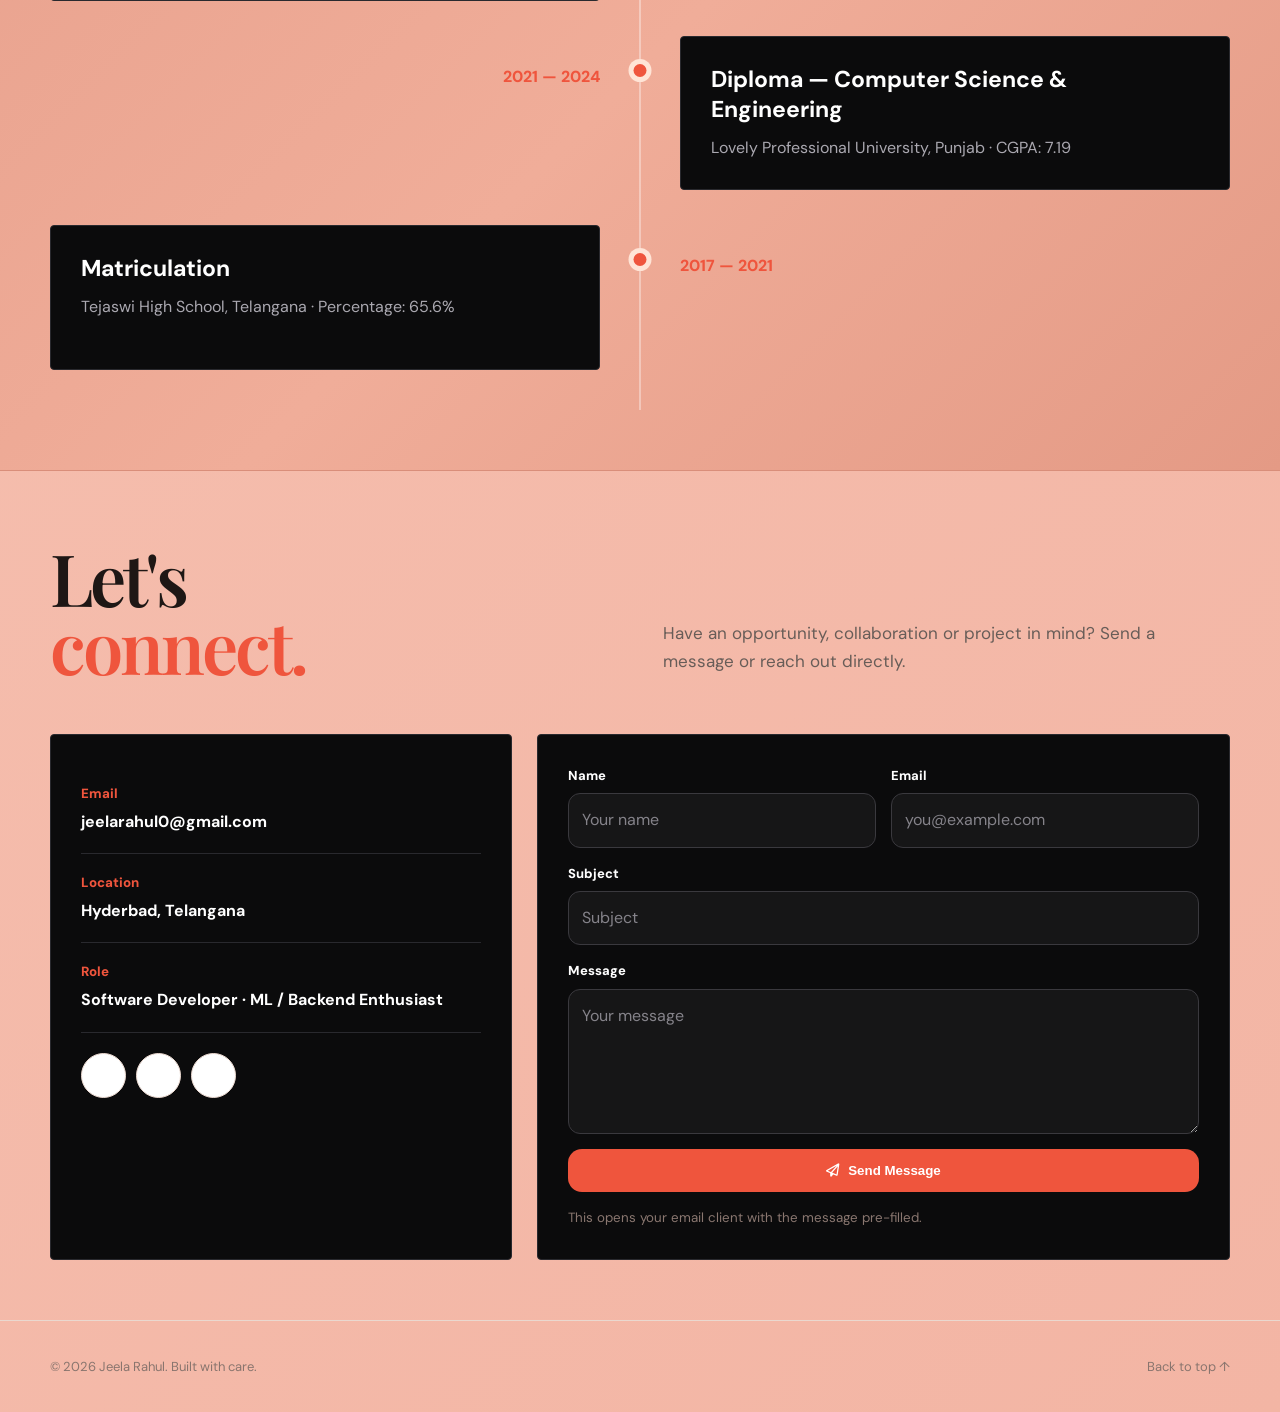
==== commit 5d181d58: "Update portfolio pages" ====
--- a/Untitled-2.html
+++ b/Untitled-2.html
@@ -35,7 +35,7 @@
 .menu{display:none;border:1px solid var(--line);background:white;border-radius:12px;padding:10px 12px;font-size:20px}
 
 section{padding:60px 0}
-.hero{min-height:auto;display:flex;align-items:flex-start;padding:48px 0 70px}
+.hero{min-height:calc(100vh - 78px);display:flex;align-items:center;padding-top:65px}
 .hero-grid{display:grid;grid-template-columns:1.15fr .85fr;gap:55px;align-items:center}
 .kicker,.section-kicker{color:var(--orange);font-size:13px;letter-spacing:3px;text-transform:uppercase;font-weight:800}
 .section-kicker{font-size:0;line-height:0;height:0;margin:0}.section-kicker:before{display:none}
@@ -52,15 +52,6 @@
 .pills{display:flex;gap:10px;flex-wrap:wrap}
 .pill{padding:8px 14px;border:1px solid #eccfc2;background:rgba(255,255,255,.72);border-radius:99px;color:#594d48;font-size:14px}
 .hero-card{background:linear-gradient(145deg,#ffe0d1,#fff9f5);border:1px solid #edcfc1;border-radius:36px;padding:26px;box-shadow:var(--shadow);transform:rotate(1.5deg)}
-.hero-right{display:flex;flex-direction:column;align-items:center;gap:12px}
-.profile-photo-wrap{width:215px;height:215px;margin:0 auto;border-radius:50%;overflow:hidden;background:#fff;border:7px solid rgba(255,255,255,.9);box-shadow:0 14px 30px rgba(31,20,15,.16);cursor:zoom-in}
-.profile-photo{width:100%;height:100%;object-fit:cover;display:block;transition:transform .25s ease}
-.profile-photo-wrap:hover .profile-photo{transform:scale(1.025)}
-.photo-modal{display:none;position:fixed;inset:0;z-index:9999;background:rgba(0,0,0,.86);align-items:center;justify-content:center;padding:30px;cursor:zoom-out}
-.photo-modal.open{display:flex}
-.photo-modal img{max-width:92vw;max-height:92vh;width:auto;height:auto;object-fit:contain;border-radius:18px;box-shadow:0 25px 70px rgba(0,0,0,.45)}
-.photo-modal-close{position:absolute;top:20px;right:28px;width:46px;height:46px;border:0;border-radius:50%;background:rgba(255,255,255,.12);color:#fff;font-size:30px;line-height:1;cursor:pointer}
-.photo-modal-close:hover{background:rgba(255,255,255,.22)}
 .code-window{background:#201b19;border-radius:23px;padding:20px;color:#fce9df;min-height:350px;box-shadow:0 20px 40px rgba(31,20,15,.2)}
 .dots{display:flex;gap:7px;margin-bottom:22px}.dots i{width:9px;height:9px;border-radius:50%;background:#8d7369}
 .code-line{font-family:ui-monospace,SFMono-Regular,Consolas,monospace;font-size:13px;margin:9px 0;color:#f3cbbd}
@@ -108,28 +99,7 @@
 .tech-icon:hover{transform:translateY(-2px)}.project-footer{display:flex;justify-content:space-between;align-items:center;margin-top:22px;padding-top:18px;border-top:1px solid #26262a;color:#8f8d94}.project-link{color:#fff;font-weight:800}.project-art{width:100%;height:100%;display:block}
 .certificates-section{background:#0b0b0c;color:#fff;border-top:1px solid #26262a;border-bottom:1px solid #26262a}.certificates-section .section-desc{color:#aaa8b0}.certificates-section .section-kicker{color:var(--orange)}.certificates-section .section-kicker:before{background:var(--orange)}.certificates-section h2{color:#fff}.certs-grid{display:grid;grid-template-columns:repeat(2,minmax(0,1fr));gap:28px}.cert{display:grid;grid-template-columns:48% 52%;min-height:280px;background:#050506;border:1px solid #29292e;border-radius:4px;padding:0;overflow:hidden;box-shadow:none}.cert-image{min-height:280px;background:#141419;display:flex;align-items:center;justify-content:center;overflow:hidden;border-right:1px solid #29292e}.cert-image img{width:100%;height:100%;display:block;object-fit:contain;background:#fff}.cert-info{padding:30px;display:flex;flex-direction:column;justify-content:center}.cert-number{color:#5da3ff;font-size:11px;letter-spacing:2px;font-weight:800;margin-bottom:12px}.cert h3{font:600 22px/1.15 'Playfair Display',serif;margin:0 0 10px;color:#fff}.cert p{margin:0;color:#aaa8b0;font-size:14px}.cert p strong{color:#d7d3cf}.cert a{display:inline-flex;align-items:center;gap:8px;margin-top:24px;color:#fff;font-size:13px;font-weight:800}.cert a:hover{color:#5da3ff}.cert-placeholder{height:100%;width:100%;display:grid;place-items:center;text-align:center;padding:20px;color:#777}.cert-placeholder i{font-size:35px;color:#5da3ff;margin-bottom:10px}
 
-.education{background:linear-gradient(135deg,#e7a08c 0%,#f0ad99 52%,#e49a85 100%);border-top:1px solid #d98e7a;border-bottom:1px solid #d98e7a}
-.education-showcase{display:grid;grid-template-columns:1.15fr .85fr;gap:45px;align-items:center}
-.education-photo-card{position:relative;border-radius:24px;overflow:hidden;min-height:390px;background:#151515;box-shadow:0 22px 50px rgba(45,24,18,.22);cursor:zoom-in;border:1px solid rgba(255,255,255,.65)}
-.education-photo-card>img{width:100%;height:100%;min-height:390px;display:block;object-fit:cover;transition:transform .35s ease}
-.education-photo-card:hover>img{transform:scale(1.025)}
-.education-photo-overlay{position:absolute;left:22px;right:22px;bottom:22px;background:rgba(8,8,9,.94);color:#fff;border:1px solid rgba(255,255,255,.12);border-radius:16px;padding:20px 22px;box-shadow:0 15px 35px rgba(0,0,0,.28)}
-.education-photo-overlay .edu-overlay-kicker{color:var(--orange);font-size:11px;letter-spacing:2px;text-transform:uppercase;font-weight:800;margin-bottom:7px}
-.education-photo-overlay h3{font-size:22px;line-height:1.25;margin:0 0 7px;color:#fff}
-.education-photo-overlay p{margin:0;color:#c9c6c9;font-size:14px;line-height:1.5}
-.education-photo-overlay small{display:block;margin-top:10px;color:#8f8b91;font-size:11px}
-.education-image-modal{display:none;position:fixed;inset:0;z-index:10000;background:rgba(0,0,0,.9);padding:30px;align-items:center;justify-content:center;cursor:zoom-out}
-.education-image-modal.open{display:flex}
-.education-image-modal-inner{position:relative;width:min(1100px,94vw);height:min(760px,90vh);border-radius:22px;overflow:hidden;background:#111;box-shadow:0 30px 90px rgba(0,0,0,.55);display:flex;align-items:flex-end;justify-content:center}
-.education-image-modal-inner>img{position:absolute;inset:0;width:100%;height:100%;object-fit:cover}
-.education-modal-details{position:relative;z-index:2;width:min(650px,calc(100% - 40px));margin:0 auto 24px;background:rgba(8,8,9,.95);color:#fff;border:1px solid rgba(255,255,255,.14);border-radius:16px;padding:20px 24px}
-.education-modal-details .edu-overlay-kicker{color:var(--orange);font-size:11px;letter-spacing:2px;text-transform:uppercase;font-weight:800;margin-bottom:7px}
-.education-modal-details h3{font-size:24px;margin:0 0 7px;color:#fff}
-.education-modal-details p{margin:0;color:#c9c6c9;line-height:1.5}
-.education-modal-close{position:absolute;z-index:3;top:14px;right:14px;width:44px;height:44px;border:0;border-radius:50%;background:rgba(0,0,0,.65);color:#fff;font-size:28px;cursor:pointer}
-@media(max-width:900px){.education-showcase{grid-template-columns:1fr}.education-photo-card,.education-photo-card>img{min-height:330px}.education-image-modal-inner{height:80vh}}
-@media(max-width:600px){.education-photo-card,.education-photo-card>img{min-height:270px}.education-photo-overlay{left:14px;right:14px;bottom:14px;padding:16px}.education-image-modal{padding:14px}.education-modal-details{width:calc(100% - 24px);margin-bottom:12px;padding:16px}.education-modal-details h3{font-size:19px}}
-.education .section-desc{color:#5e514c}.timeline{position:relative;margin-top:35px;padding-bottom:5px}.timeline:before{content:"";position:absolute;left:50%;top:0;bottom:0;width:1px;background:rgba(255,255,255,.72);transform:translateX(-50%)}.edu{display:grid;grid-template-columns:1fr 1fr;column-gap:80px;min-height:175px;padding:0 0 35px;position:relative;align-items:start}.edu:after{content:"";position:absolute;left:50%;top:28px;width:13px;height:13px;border-radius:50%;background:var(--orange);box-shadow:0 0 0 5px #ffe4d6;transform:translateX(-50%);z-index:2}.edu-content{background:#0b0b0c;color:#fff;border:1px solid #29292e;border-radius:4px;padding:28px 30px;box-shadow:none;min-height:145px}.edu-year{font-weight:800;color:var(--orange);font-size:16px;padding-top:28px;white-space:nowrap}.edu h3{font-size:23px;line-height:1.3;margin:0 0 10px;color:#fff}.edu p{margin:0;color:#aaa8b0}.edu:nth-child(odd) .edu-content{grid-column:1}.edu:nth-child(odd) .edu-year{grid-column:2;grid-row:1}.edu:nth-child(even) .edu-content{grid-column:2;grid-row:1}.edu:nth-child(even) .edu-year{grid-column:1;grid-row:1;text-align:right}
+.education{background:linear-gradient(135deg,#e7a08c 0%,#f0ad99 52%,#e49a85 100%);border-top:1px solid #d98e7a;border-bottom:1px solid #d98e7a}.education .section-desc{color:#5e514c}.timeline{position:relative;margin-top:35px;padding-bottom:5px}.timeline:before{content:"";position:absolute;left:50%;top:0;bottom:0;width:1px;background:rgba(255,255,255,.72);transform:translateX(-50%)}.edu{display:grid;grid-template-columns:1fr 1fr;column-gap:80px;min-height:175px;padding:0 0 35px;position:relative;align-items:start}.edu:after{content:"";position:absolute;left:50%;top:28px;width:13px;height:13px;border-radius:50%;background:var(--orange);box-shadow:0 0 0 5px #ffe4d6;transform:translateX(-50%);z-index:2}.edu-content{background:#0b0b0c;color:#fff;border:1px solid #29292e;border-radius:4px;padding:28px 30px;box-shadow:none;min-height:145px}.edu-year{font-weight:800;color:var(--orange);font-size:16px;padding-top:28px;white-space:nowrap}.edu h3{font-size:23px;line-height:1.3;margin:0 0 10px;color:#fff}.edu p{margin:0;color:#aaa8b0}.edu:nth-child(odd) .edu-content{grid-column:1}.edu:nth-child(odd) .edu-year{grid-column:2;grid-row:1}.edu:nth-child(even) .edu-content{grid-column:2;grid-row:1}.edu:nth-child(even) .edu-year{grid-column:1;grid-row:1;text-align:right}
 
 .contact-grid{display:grid;grid-template-columns:.8fr 1.2fr;gap:25px}.contact-grid .card{background:#0b0b0c;color:#fff;border:1px solid #29292e;border-radius:4px;box-shadow:none;padding:30px}.contact-info .contact-item{padding:18px 0;border-bottom:1px solid #29292e}.contact-item small{display:block;color:var(--orange);font-weight:800;margin-bottom:4px}.socials{display:flex;gap:10px;margin-top:20px}.social{width:45px;height:45px;border-radius:50%;display:grid;place-items:center;border:1px solid var(--line);background:#fff}.social:hover{background:var(--ink);color:white}.form{display:grid;gap:15px}.form-row{display:grid;grid-template-columns:1fr 1fr;gap:15px}.field{display:grid;gap:7px}.field label{font-size:13px;font-weight:800;color:#fff}.field input,.field textarea{font:inherit;border:1px solid #3a393e;background:#161617;color:#fff;border-radius:12px;padding:13px;outline:none}.field input::placeholder,.field textarea::placeholder{color:#85838a}.field input:focus,.field textarea:focus{border-color:var(--orange);box-shadow:0 0 0 3px rgba(239,85,61,.1)}textarea{min-height:145px;resize:vertical}.send{border:0;cursor:pointer;justify-content:center}
 
@@ -210,11 +180,6 @@
  </div>
 </nav>
 
-<div class="photo-modal" id="photoModal" aria-hidden="true">
- <button class="photo-modal-close" id="photoModalClose" aria-label="Close profile photo">&times;</button>
- <img src="https://drive.google.com/thumbnail?id=13dMug_ctA5UdhlBiqGhrgzb4KM1KM4IR&sz=w1800" onerror="this.onerror=null;this.src='assets/profile-photo.png'" alt="Jeela Rahul profile photo enlarged">
-</div>
-
 <main>
 <section class="hero" id="home">
  <div class="container hero-grid">
@@ -229,11 +194,7 @@
    </div>
    <div class="pills"><span class="pill">Software Developer</span><span class="pill">ML Enthusiast</span><span class="pill">Backend Enthusiast</span><span class="pill">DSA</span></div>
   </div>
-  <div class="hero-right">
-   <div class="profile-photo-wrap" id="profilePhotoBtn" role="button" tabindex="0" aria-label="Open profile photo">
-    <img class="profile-photo" src="https://drive.google.com/thumbnail?id=13dMug_ctA5UdhlBiqGhrgzb4KM1KM4IR&sz=w900" onerror="this.onerror=null;this.src='assets/profile-photo.png'" alt="Jeela Rahul profile photo">
-   </div>
-   <div class="hero-card">
+  <div class="hero-card">
    <div class="code-window">
     <div class="dots"><i></i><i></i><i></i></div>
     <div class="code-line"><small>01</small> <b>class</b> Rahul:</div>
@@ -271,7 +232,6 @@
      <span class="about-tech-pill"><i class="fa-solid fa-brain"></i> ML / AI</span>
      <span class="about-tech-pill"><i class="fa-solid fa-code"></i> DSA</span>
     </div>
-   </div>
    </div>
   </div>
  </div>
@@ -364,38 +324,13 @@
 <section id="education" class="education">
  <div class="container">
   <div class="section-head"><div><div class="section-kicker">Education</div><h2>Academic<br><span style="color:#ef553d">journey.</span></h2></div><p class="section-desc">Education details kept in the same simple timeline structure as the reference design.</p></div>
-  <div class="education-showcase">
-   <div class="timeline">
-    <div class="edu"><div class="edu-year">2024 — Present</div><div class="edu-content"><h3>Bachelor of Technology — Computer Science & Engineering</h3><p>Lovely Professional University, Punjab · CGPA: 6.75</p></div></div>
-    <div class="edu"><div class="edu-year">2021 — 2024</div><div class="edu-content"><h3>Diploma — Computer Science & Engineering</h3><p>Lovely Professional University, Punjab · CGPA: 7.19</p></div></div>
-    <div class="edu"><div class="edu-year">2017 — 2021</div><div class="edu-content"><h3>Matriculation</h3><p>Tejaswi High School, Telangana · Percentage: 65.6%</p></div></div>
-   </div>
-
-   <div class="education-photo-card" id="educationPhotoBtn" role="button" tabindex="0" aria-label="Open Lovely Professional University image">
-    <img src="https://upload.wikimedia.org/wikipedia/commons/e/e6/Lovely_Professional_University_%28LPU%29%2C_Jalandhar-Phagwara_Highway%2C_Jalandhar.jpg" alt="Lovely Professional University entrance">
-    <div class="education-photo-overlay">
-     <div class="edu-overlay-kicker">Current University</div>
-     <h3>Lovely Professional University</h3>
-     <p>B.Tech CSE · 2024 — Present · CGPA: 6.75<br>Diploma CSE · 2021 — 2024 · CGPA: 7.19</p>
-     <small>Click image to enlarge</small>
-    </div>
-   </div>
-   <div style="text-align:center;font-size:11px;color:#777;margin-top:14px">College image: Gopal Aggarwal · Wikimedia Commons · CC BY 2.0</div>
-  </div>
- </div>
-</section>
-
-<div class="education-image-modal id="educationImageModal" aria-hidden="true">
- <div class="education-image-modal-inner">
-  <button class="education-modal-close" id="educationModalClose" aria-label="Close college image">&times;</button>
-  <img src="https://upload.wikimedia.org/wikipedia/commons/e/e6/Lovely_Professional_University_%28LPU%29%2C_Jalandhar-Phagwara_Highway%2C_Jalandhar.jpg" alt="Lovely Professional University entrance enlarged">
-  <div class="education-modal-details">
-   <div class="edu-overlay-kicker">Education</div>
-   <h3>Lovely Professional University</h3>
-   <p><strong>B.Tech — Computer Science & Engineering</strong> · 2024 — Present · CGPA: 6.75<br><strong>Diploma — Computer Science & Engineering</strong> · 2021 — 2024 · CGPA: 7.19</p>
-  </div>
- </div>
-</div>
+  <div class="timeline">
+   <div class="edu"><div class="edu-year">2024 — Present</div><div class="edu-content"><h3>Bachelor of Technology — Computer Science & Engineering</h3><p>Lovely Professional University, Punjab · CGPA: 6.75</p></div></div>
+   <div class="edu"><div class="edu-year">2021 — 2024</div><div class="edu-content"><h3>Diploma — Computer Science & Engineering</h3><p>Lovely Professional University, Punjab · CGPA: 7.19</p></div></div>
+   <div class="edu"><div class="edu-year">2017 — 2021</div><div class="edu-content"><h3>Matriculation</h3><p>Tejaswi High School, Telangana · Percentage: 65.6%</p></div></div>
+  </div>
+ </div>
+</section>
 
 <section id="contact">
  <div class="container">
@@ -428,54 +363,6 @@
 menuBtn.addEventListener('click',()=>nav.classList.toggle('open'));
 document.querySelectorAll('.navlinks a').forEach(a=>a.addEventListener('click',()=>nav.classList.remove('open')));
 document.getElementById('year').textContent=new Date().getFullYear();
-
-const profilePhotoBtn=document.getElementById('profilePhotoBtn');
-const photoModal=document.getElementById('photoModal');
-const photoModalClose=document.getElementById('photoModalClose');
-
-function openPhotoModal(){
-  photoModal.classList.add('open');
-  photoModal.setAttribute('aria-hidden','false');
-  document.body.style.overflow='hidden';
-}
-function closePhotoModal(){
-  photoModal.classList.remove('open');
-  photoModal.setAttribute('aria-hidden','true');
-  document.body.style.overflow='';
-}
-profilePhotoBtn.addEventListener('click',openPhotoModal);
-profilePhotoBtn.addEventListener('keydown',e=>{
-  if(e.key==='Enter'||e.key===' '){e.preventDefault();openPhotoModal();}
-});
-photoModalClose.addEventListener('click',e=>{e.stopPropagation();closePhotoModal();});
-photoModal.addEventListener('click',e=>{if(e.target===photoModal)closePhotoModal();});
-document.addEventListener('keydown',e=>{if(e.key==='Escape'){closePhotoModal();closeEducationModal();}});
-
-const educationPhotoBtn=document.getElementById('educationPhotoBtn');
-const educationImageModal=document.getElementById('educationImageModal');
-const educationModalClose=document.getElementById('educationModalClose');
-
-function openEducationModal(){
-  educationImageModal.classList.add('open');
-  educationImageModal.setAttribute('aria-hidden','false');
-  document.body.style.overflow='hidden';
-}
-function closeEducationModal(){
-  educationImageModal.classList.remove('open');
-  educationImageModal.setAttribute('aria-hidden','true');
-  document.body.style.overflow='';
-}
-educationPhotoBtn.addEventListener('click',openEducationModal);
-educationPhotoBtn.addEventListener('keydown',e=>{
-  if(e.key==='Enter'||e.key===' '){e.preventDefault();openEducationModal();}
-});
-educationModalClose.addEventListener('click',e=>{e.stopPropagation();closeEducationModal();});
-educationImageModal.addEventListener('click',e=>{
-  if(e.target===educationImageModal)closeEducationModal();
-});
-educationImageModal.querySelector('.education-image-modal-inner').addEventListener('click',e=>{
-  if(e.target===educationImageModal.querySelector('.education-image-modal-inner'))closeEducationModal();
-});
 
 document.getElementById('contactForm').addEventListener('submit',e=>{
  e.preventDefault();
